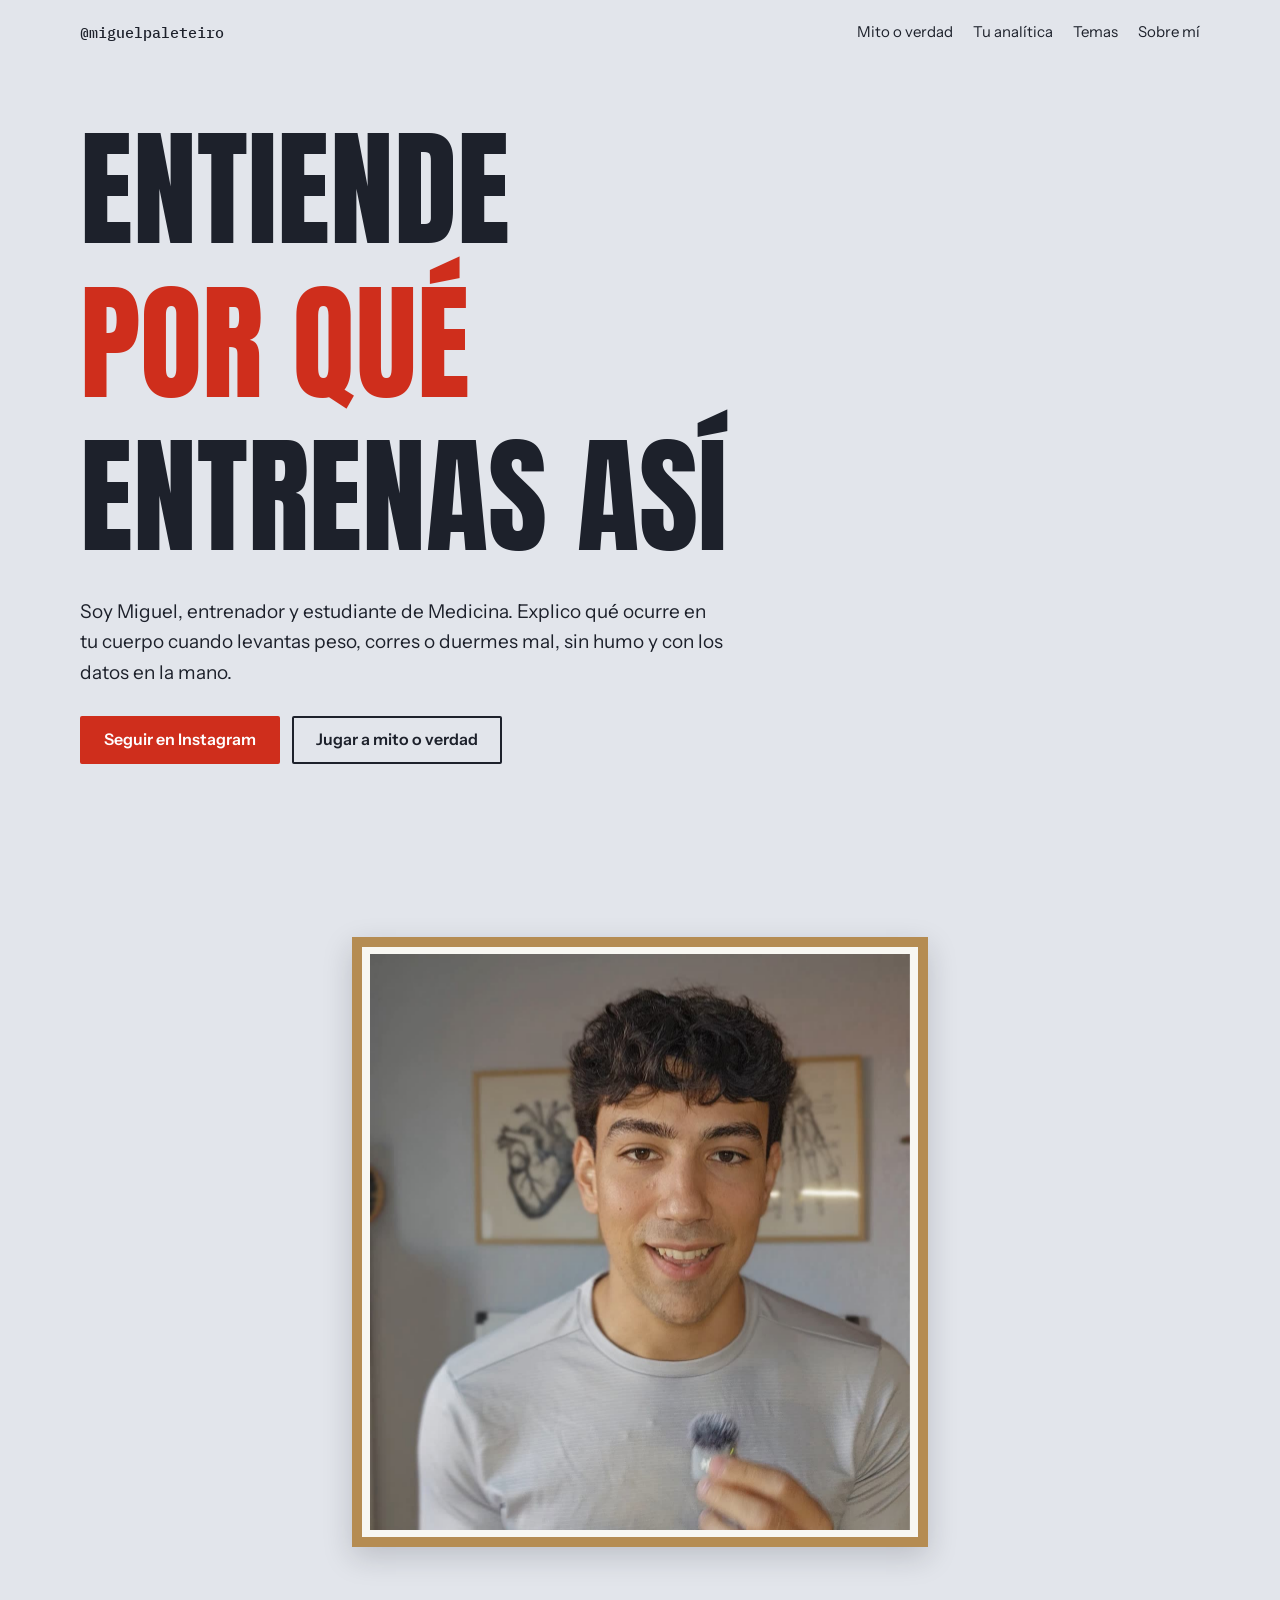
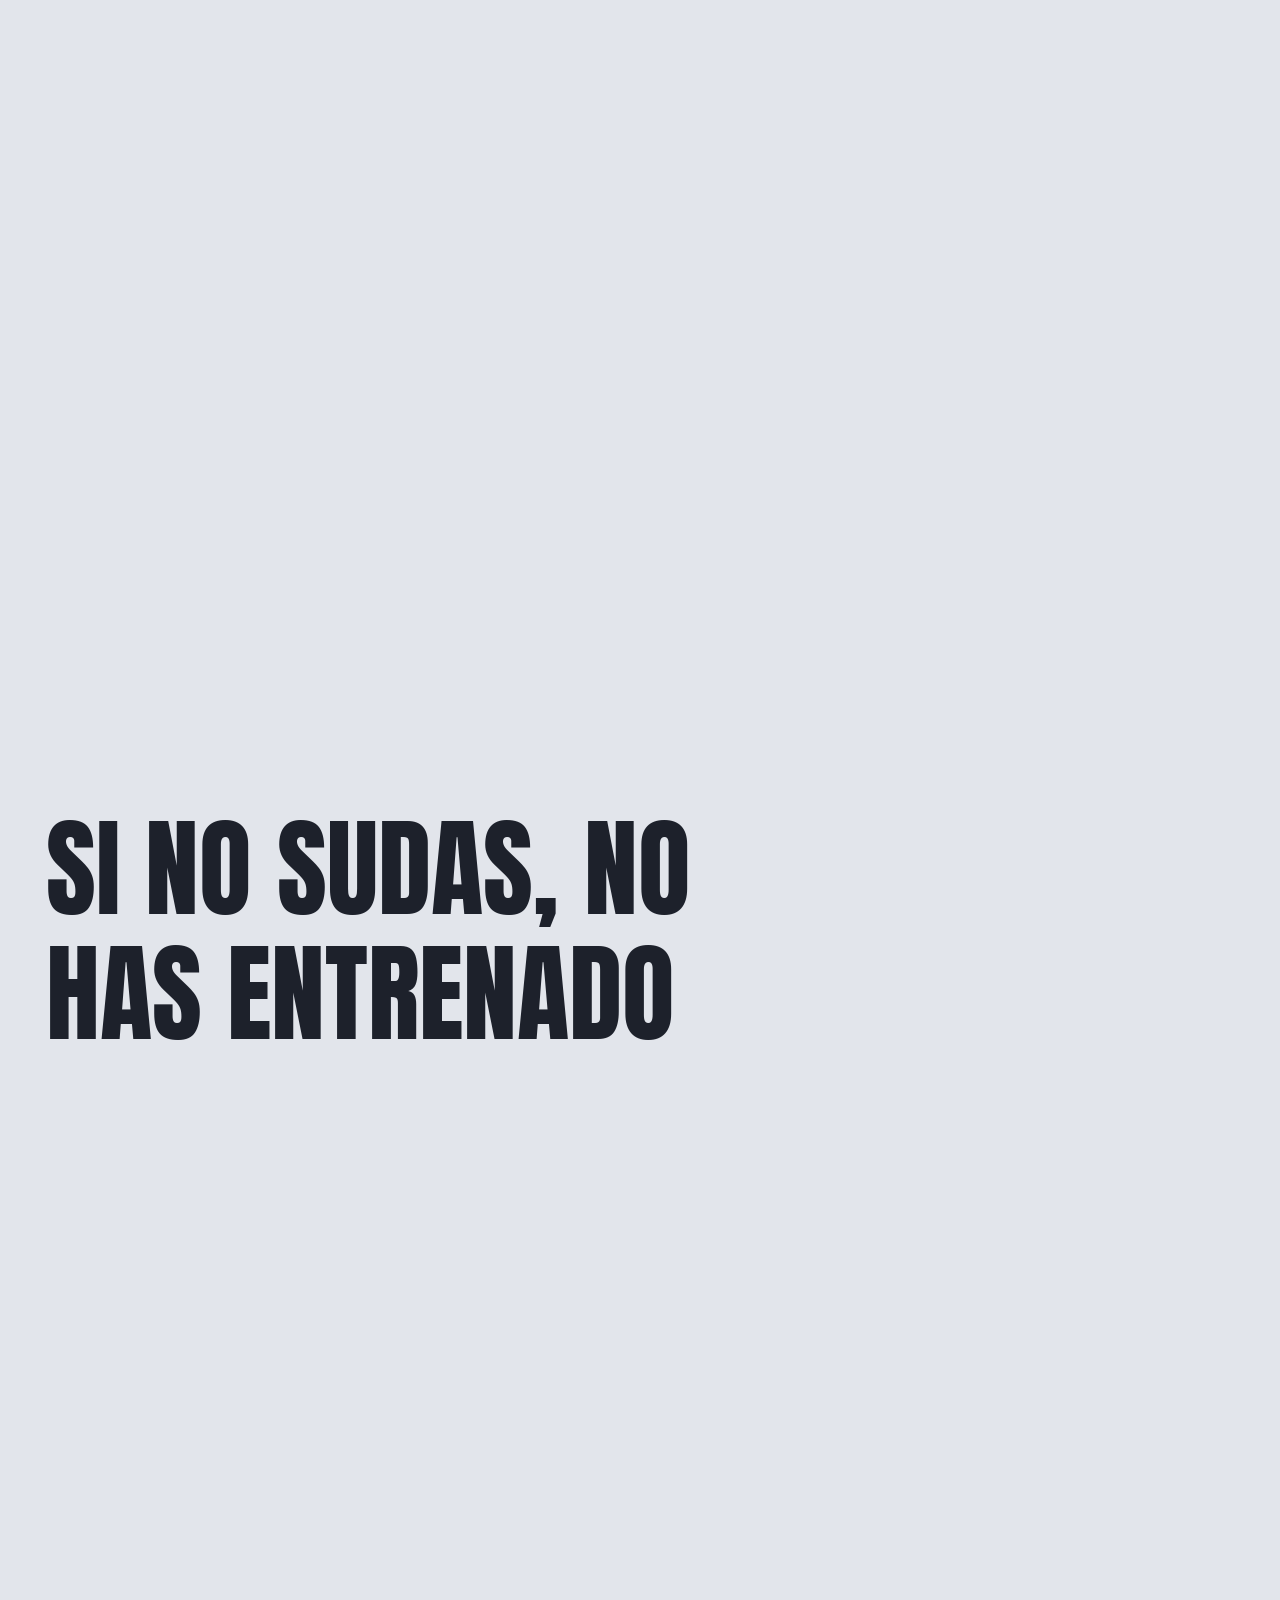
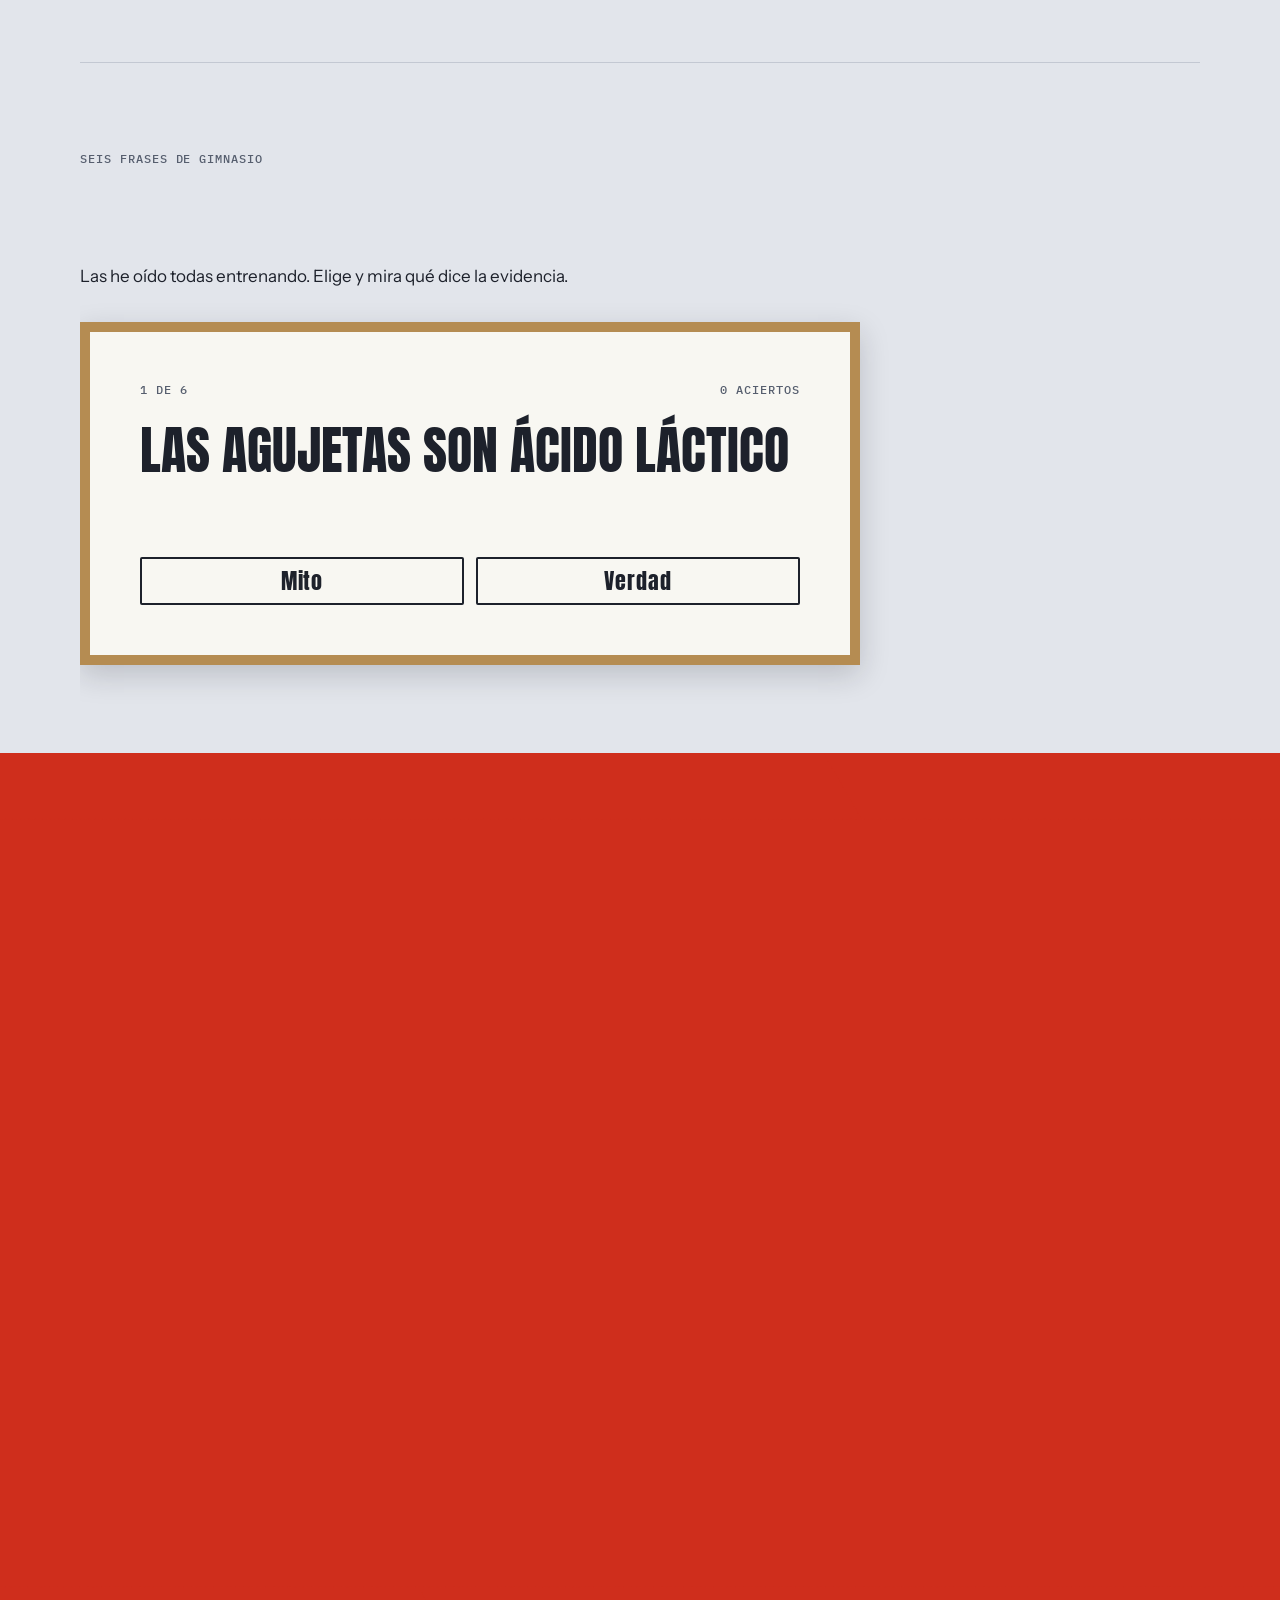
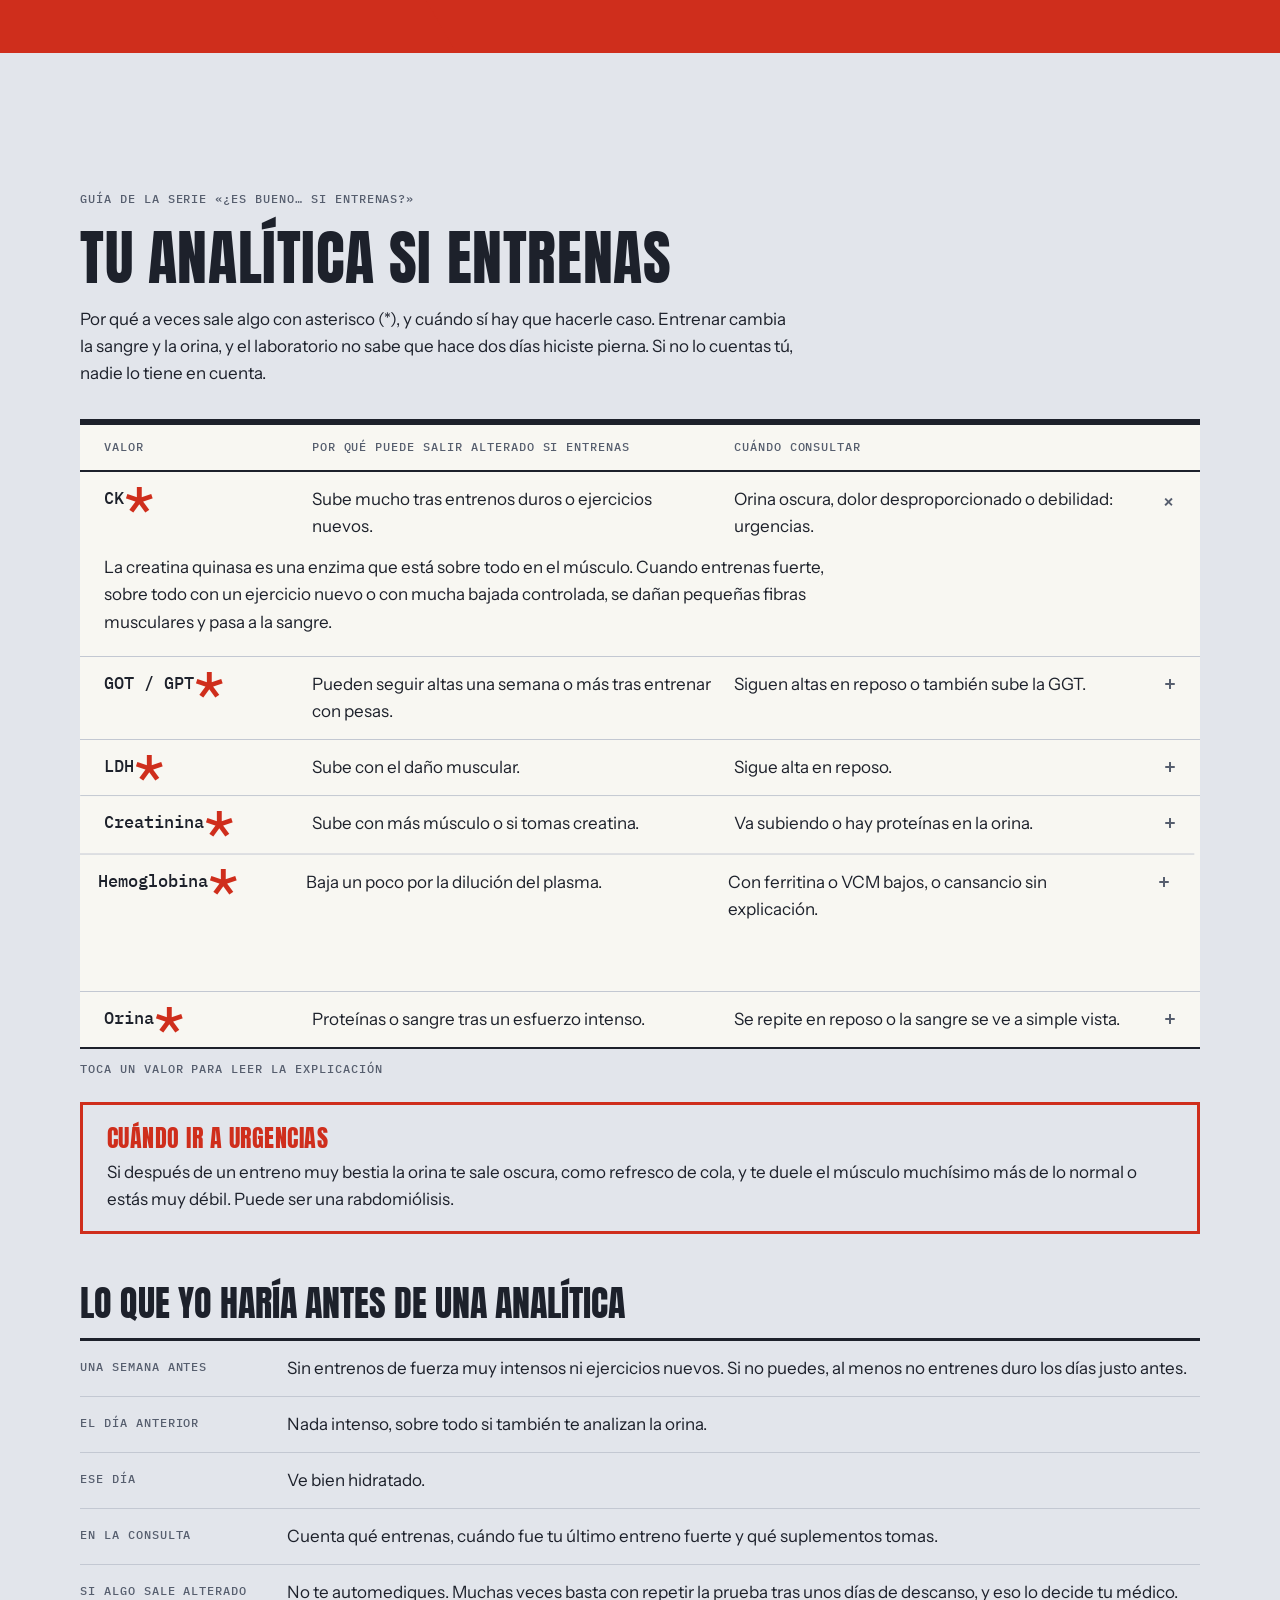
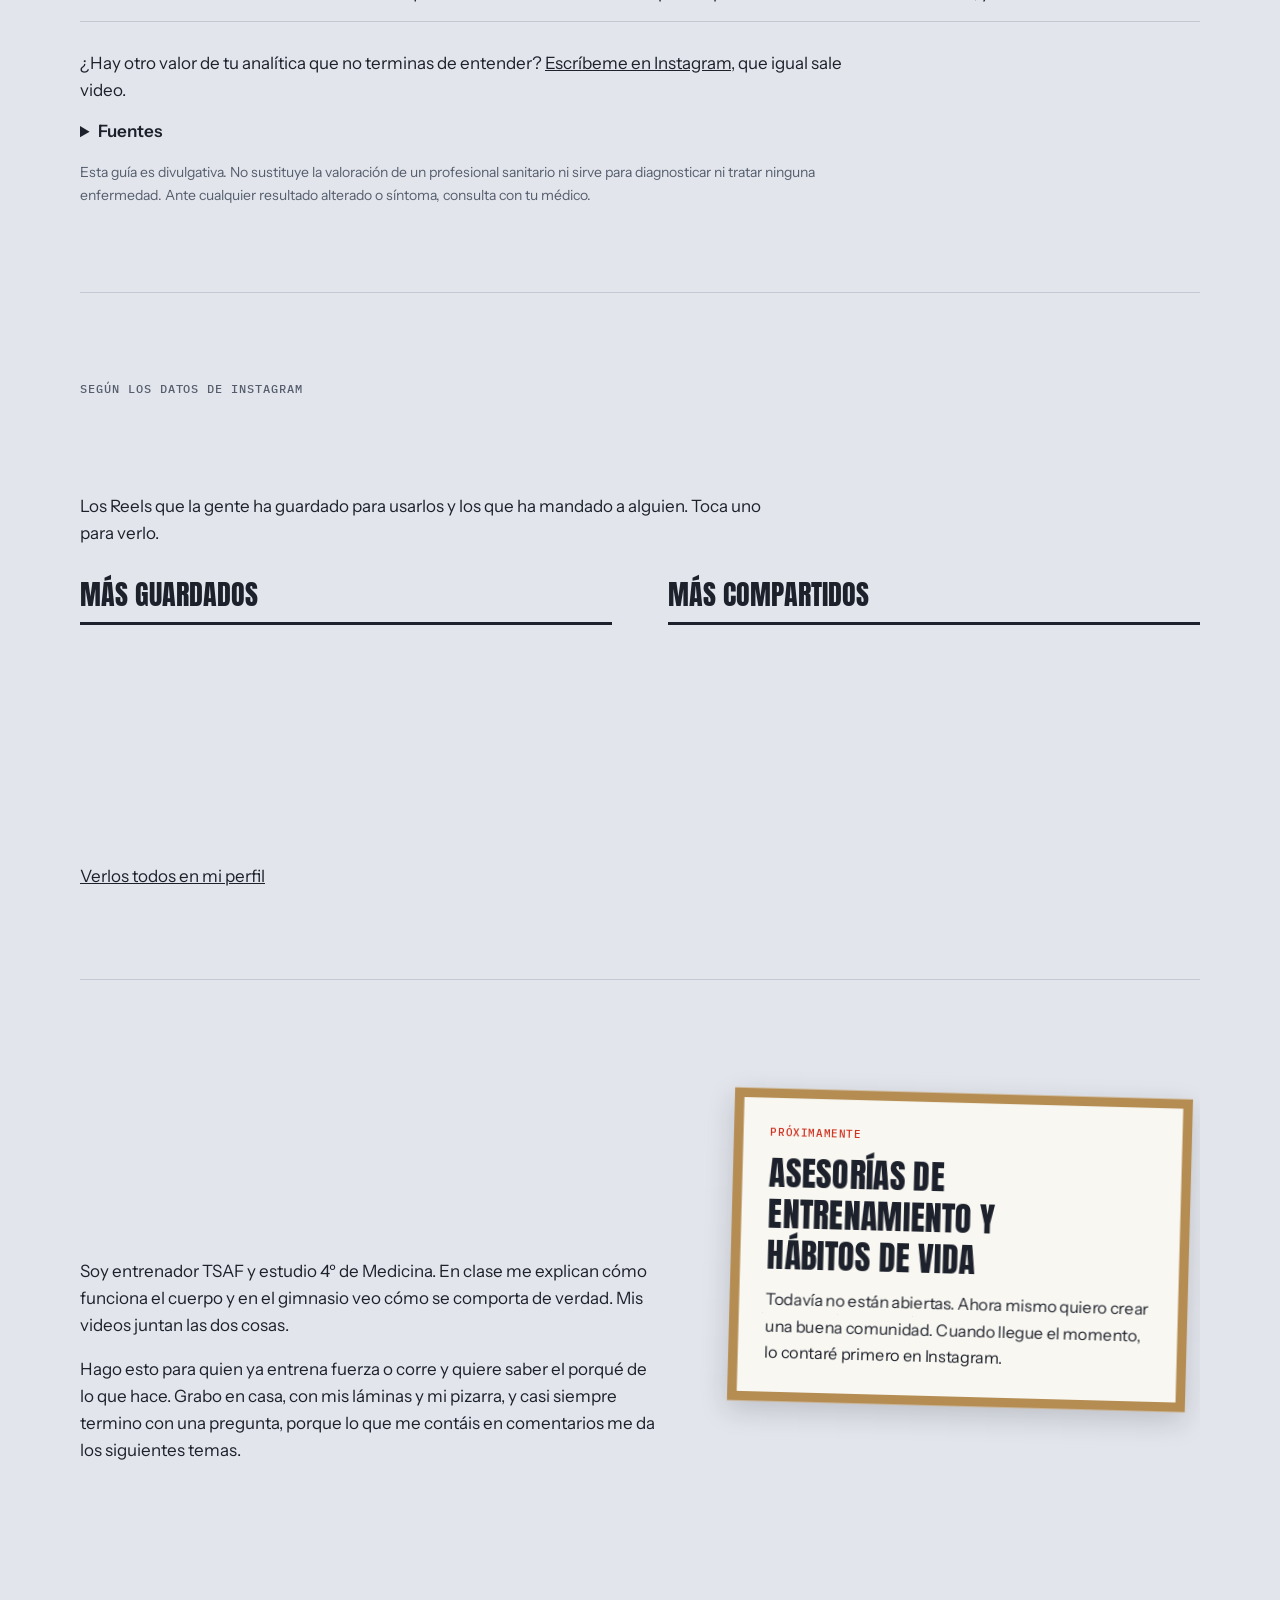
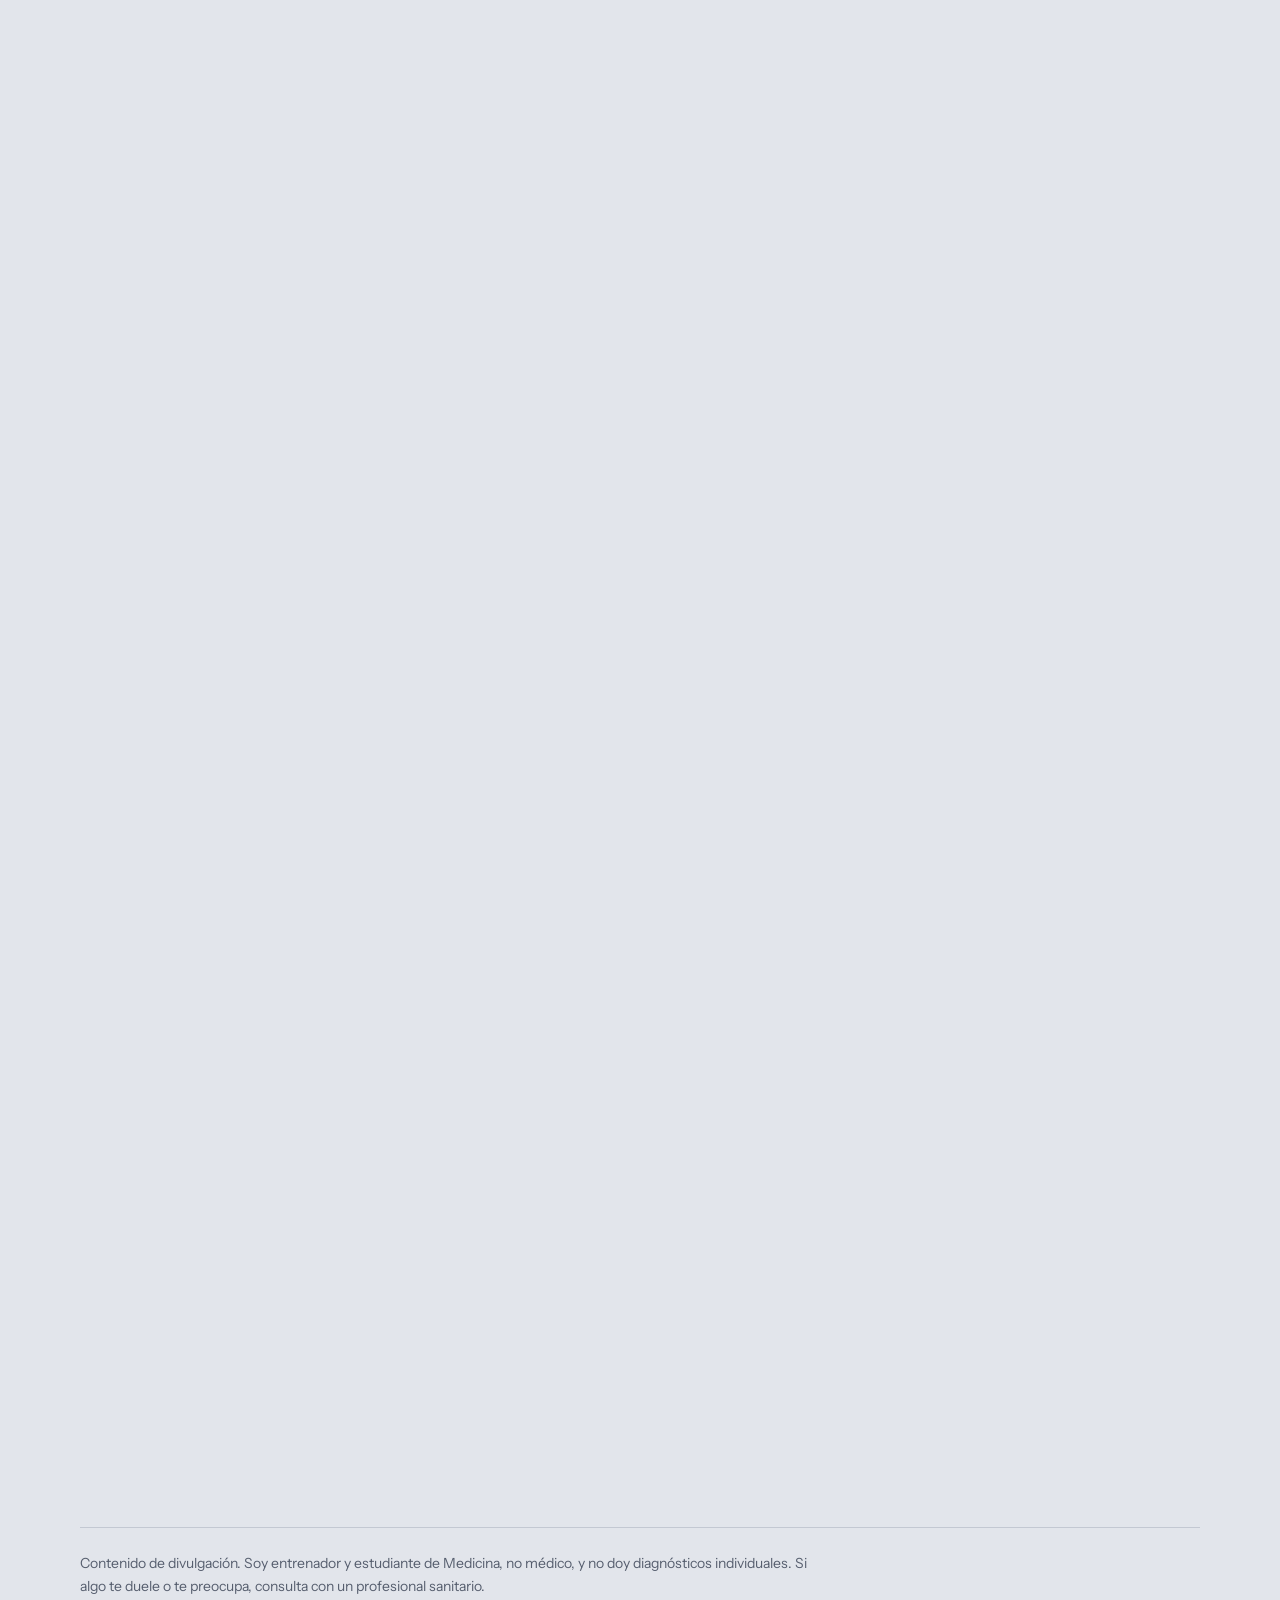
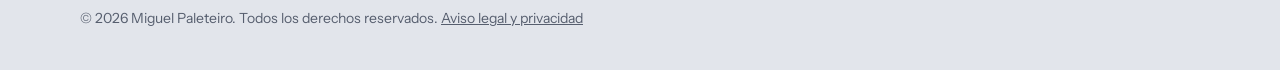
==== index.html @ 22039713 "Desbloquea las filas de la analítica y ajusta las escenas a pantallas largas Co-Authored-By: Claude " ====
<!doctype html>
<html lang="es">
<head>
<meta charset="utf-8">
<meta name="viewport" content="width=device-width, initial-scale=1, viewport-fit=cover">
<meta name="description" content="Entrenador y estudiante de Medicina. Qué ocurre en tu cuerpo cuando levantas peso, corres o duermes mal, sin humo y con los datos en la mano.">
<meta property="og:title" content="Miguel Paleteiro">
<meta property="og:description" content="Entrenador y estudiante de Medicina. Qué ocurre en tu cuerpo cuando levantas peso, corres o duermes mal, sin humo y con los datos en la mano.">
<meta property="og:type" content="website">
<meta property="og:locale" content="es_ES">
<meta property="og:url" content="https://miguelpaleteiro.github.io/">
<meta property="og:image" content="https://miguelpaleteiro.github.io/og.jpg">
<meta property="og:image:width" content="1200">
<meta property="og:image:height" content="630">
<meta property="og:image:alt" content="Miguel delante de sus láminas anatómicas, junto al titular «Entiende por qué entrenas así».">
<meta name="twitter:card" content="summary_large_image">
<style>:root{color-scheme:light;padding-top:env(safe-area-inset-top,0px);padding-bottom:env(safe-area-inset-bottom,0px)}body{margin:0}img{max-width:100%}[hidden]{display:none!important}</style>
<title>Miguel Paleteiro</title>
<link rel="stylesheet" href="fonts/fonts.css">
<style>
/* Layout: la pared de su set. Fotos y juego colgados como láminas en marco de roble; titulares como las portadas de sus Reels. */
:root {
  --wall: #E2E5EB;
  --plate: #F8F7F2;
  --ink: #1D212B;
  --muted: #565E6E;
  --line: #C3C8D2;
  --red: #CF2E1C;
  --red-ink: #FFFFFF;
  --oak: #B58C52;
  --display: "Anton", "Oswald", Impact, "Arial Narrow", sans-serif;
  --body: "Instrument Sans", "Segoe UI", system-ui, sans-serif;
  --mono: "IBM Plex Mono", ui-monospace, Consolas, monospace;
}
@media (prefers-color-scheme: dark) {
  :root:not([data-theme="light"]) {
    --wall: #252933; --plate: #30343F; --ink: #F0F1F4; --muted: #AEB4C2;
    --line: #474D5B; --red: #F2553F; --red-ink: #1D212B; --oak: #C9A26B;
    color-scheme: dark;
  }
}
:root[data-theme="dark"] {
  --wall: #252933; --plate: #30343F; --ink: #F0F1F4; --muted: #AEB4C2;
  --line: #474D5B; --red: #F2553F; --red-ink: #1D212B; --oak: #C9A26B;
  color-scheme: dark;
}
* { box-sizing: border-box; }
html { scroll-behavior: smooth; }
body {
  background: var(--wall); color: var(--ink);
  font: 400 1.0625rem/1.6 var(--body);
  padding-left: max(16px, env(safe-area-inset-left, 0px));
  padding-right: max(16px, env(safe-area-inset-right, 0px));
}
.wrap { max-width: 1120px; margin-inline: auto; }
a { color: inherit; }
:focus-visible { outline: 3px solid var(--red); outline-offset: 3px; }
h1, h2, h3 { margin: 0; font-weight: 400; text-wrap: balance; }
p { margin: 0; }
.label { font: 500 .75rem/1.4 var(--mono); letter-spacing: .08em; text-transform: uppercase; color: var(--muted); }
h2 { font: 400 clamp(2.25rem, 6vw, 3.75rem)/1.18 var(--display); text-transform: uppercase; letter-spacing: .01em; }

.btn {
  display: inline-flex; align-items: center; justify-content: center; min-height: 48px;
  padding: 10px 22px; border: 2px solid var(--ink); border-radius: 2px; background: transparent; color: var(--ink);
  font: 600 1rem/1.2 var(--body); text-decoration: none; cursor: pointer;
  transition: transform .12s ease, background-color .12s ease, color .12s ease;
}
.btn:hover { transform: translateY(-2px); }
.btn.solid { background: var(--red); border-color: var(--red); color: var(--red-ink); }

header.top { display: flex; justify-content: space-between; align-items: center; gap: 16px; flex-wrap: wrap; padding-block: 20px; }
header.top a.handle { font: 500 .9375rem var(--mono); text-decoration: none; }
header.top nav { display: flex; flex-wrap: wrap; gap: 6px 20px; font-size: .9375rem; }
header.top nav a { text-decoration: none; white-space: nowrap; }
header.top nav a:hover { text-decoration: underline; text-underline-offset: 4px; }

.hero { display: grid; grid-template-columns: minmax(0, 1.2fr) minmax(0, 1fr); gap: clamp(28px, 5vw, 64px); align-items: center; padding-block: clamp(20px, 4vw, 48px) clamp(48px, 7vw, 88px); }
.hero h1 { font: 400 clamp(3.5rem, 10.5vw, 8rem)/1.2 var(--display); text-transform: uppercase; }
.hero h1 em { font-style: normal; color: var(--red); display: block; }
.hero .lede { max-width: 34em; margin-top: 24px; font-size: 1.1875rem; }
.actions { display: flex; flex-wrap: wrap; gap: 12px; margin-top: 28px; }
.hero .text { min-width: 0; }

.frame { border: 10px solid var(--oak); background: var(--plate); padding: 10px; box-shadow: 0 10px 28px rgb(20 24 34 / .18); }
.fig { position: relative; }
.fig img { display: block; width: 100%; height: auto; aspect-ratio: 900 / 958; object-fit: cover; }
.dot {
  position: absolute; width: 26px; height: 26px; margin: -13px 0 0 -13px; border-radius: 50%;
  display: grid; place-items: center; background: #CF2E1C; color: #FFFFFF;
  font: 500 .8125rem var(--mono); box-shadow: 0 0 0 2px #FFFFFF;
}
.legend { list-style: none; margin: 12px 0 0; padding: 0; display: grid; gap: 6px; font-size: .875rem; line-height: 1.4; }
.legend li { display: grid; grid-template-columns: 1.5em minmax(0, 1fr); }
.legend b { font: 500 .8125rem/1.6 var(--mono); color: var(--red); }

section { padding-block: clamp(48px, 7vw, 88px); border-top: 1px solid var(--line); }
.head { display: grid; gap: 12px; margin-bottom: 32px; max-width: 42em; }

.game { max-width: 780px; }
.game .inner { position: relative; padding: clamp(20px, 4vw, 40px); overflow: hidden; }
.meta { display: flex; justify-content: space-between; gap: 12px; font-variant-numeric: tabular-nums; }
.claim { font: 400 clamp(1.875rem, 5.5vw, 3.25rem)/1.22 var(--display); text-transform: uppercase; margin-block: 20px 24px; padding-right: 8px; min-height: 2.2em; }
.choices { display: grid; grid-template-columns: 1fr 1fr; gap: 12px; }
.choices .btn { width: 100%; font: 400 1.375rem/1 var(--display); letter-spacing: .04em; }
.answer { margin-top: 20px; display: grid; gap: 10px; }
.verdict { font-weight: 700; }
.src { font: 400 .8125rem/1.5 var(--mono); color: var(--muted); }
.stamp {
  width: fit-content; margin-left: 6px; padding: 4px 14px; border: 4px solid var(--red); color: var(--red);
  font: 400 clamp(1.75rem, 5vw, 2.75rem)/1.1 var(--display); letter-spacing: .05em;
  transform: rotate(-5deg);
  animation: stamp .22s cubic-bezier(.2, 1.5, .4, 1);
}
.stamp.ok { border-color: var(--ink); color: var(--ink); }
@keyframes stamp { from { transform: rotate(-5deg) scale(2); opacity: 0; } to { transform: rotate(-5deg) scale(1); opacity: 1; } }

.lab { background: var(--plate); border-top: 6px solid var(--ink); border-bottom: 2px solid var(--ink); }
.lab-row, .lab summary { display: grid; grid-template-columns: minmax(0, .7fr) minmax(0, 1.5fr) minmax(0, 1.5fr) 20px; gap: 20px; align-items: start; padding: 14px clamp(14px, 2.5vw, 24px); }
.lab-row { border-bottom: 2px solid var(--ink); }
.lab details + details { border-top: 1px solid var(--line); }
.lab summary { cursor: pointer; list-style: none; transition: background-color .12s ease; }
.lab summary::-webkit-details-marker { display: none; }
.lab summary:hover { background: var(--wall); }
.lab .val { font: 500 1.0625rem/1.5 var(--mono); }
.lab .val i { font-style: normal; color: var(--red); }
.lab .k { display: none; }
.lab .more { font: 500 1.25rem/1.2 var(--mono); color: var(--muted); text-align: right; }
.lab details[open] .more { transform: rotate(45deg); }
.lab .body { display: grid; gap: 10px; max-width: 46em; padding: 0 clamp(14px, 2.5vw, 24px) 20px; }
.hint { margin-top: 12px; }
.alert { display: grid; gap: 6px; margin-top: 24px; padding: 18px clamp(14px, 2.5vw, 24px); border: 3px solid var(--red); }
.alert strong { font: 400 1.5rem/1.25 var(--display); text-transform: uppercase; letter-spacing: .02em; color: var(--red); }
.prep { margin-top: 48px; }
.prep h3 { font: 400 clamp(1.75rem, 4vw, 2.25rem)/1.2 var(--display); text-transform: uppercase; padding-bottom: 12px; border-bottom: 3px solid var(--ink); }
.prep ol { list-style: none; margin: 0; padding: 0; }
.prep li { display: grid; grid-template-columns: minmax(0, 11em) minmax(0, 1fr); gap: 20px; padding-block: 14px; border-bottom: 1px solid var(--line); }
.prep li .label { padding-top: 4px; }
.lab-foot { display: grid; gap: 14px; margin-top: 28px; max-width: 46em; }
.sources summary { cursor: pointer; font-weight: 600; }
.sources ol { margin: 12px 0 0; padding-left: 1.4em; display: grid; gap: 8px; font-size: .875rem; line-height: 1.5; color: var(--muted); overflow-wrap: anywhere; }
.fine { font-size: .875rem; color: var(--muted); }

.rank { display: grid; grid-template-columns: repeat(2, minmax(0, 1fr)); gap: clamp(24px, 5vw, 56px); }
.rank > div { min-width: 0; }
.rank h3 { font: 400 1.75rem/1.1 var(--display); text-transform: uppercase; padding-bottom: 12px; border-bottom: 3px solid var(--ink); }
.rank ol { list-style: none; margin: 0; padding: 0; }
.rank li { display: flex; justify-content: space-between; align-items: baseline; gap: 16px; padding-block: 14px; border-bottom: 1px solid var(--line); }
.rank li span:last-child { font: 500 1rem var(--mono); font-variant-numeric: tabular-nums; color: var(--muted); white-space: nowrap; }
.note { margin-top: 20px; }

.about { display: grid; grid-template-columns: minmax(0, 1.2fr) minmax(0, 1fr); gap: clamp(28px, 5vw, 64px); align-items: start; }
.about .copy { display: grid; gap: 16px; max-width: 36em; min-width: 0; }
.soon { display: grid; gap: 12px; padding: clamp(20px, 3vw, 28px); min-width: 0; }
.soon h3 { font: 400 clamp(1.75rem, 4vw, 2.25rem)/1.2 var(--display); text-transform: uppercase; }
.soon .label { color: var(--red); }

.closing { text-align: left; }
.closing h2 { font-size: clamp(2.75rem, 9vw, 6.5rem); max-width: 12em; }
.closing p { margin-top: 18px; max-width: 34em; }
footer { padding-block: 24px 40px; border-top: 1px solid var(--line); font-size: .875rem; color: var(--muted); }
footer p { max-width: 52em; }

@media (max-width: 760px) {
  .hero, .about, .rank { grid-template-columns: minmax(0, 1fr); }
  .frame { border-width: 8px; padding: 8px; }
  .lab-row { display: none; }
  .lab summary { grid-template-columns: minmax(0, 1fr) 20px; gap: 8px 12px; }
  .lab summary .val { grid-column: 1; grid-row: 1; }
  .lab summary .more { grid-column: 2; grid-row: 1; }
  .lab summary .cell { grid-column: 1 / -1; }
  .lab .k { display: block; margin-bottom: 2px; }
  .prep li { grid-template-columns: minmax(0, 1fr); gap: 2px; }
}
@media (prefers-reduced-motion: reduce) {
  html { scroll-behavior: auto; }
  .btn, .stamp { transition: none; animation: none; }
}
/* Podio del top 3 */
.rank ol.podium { display: grid; grid-template-columns: repeat(3, minmax(0, 1fr)); gap: 8px; align-items: end; margin-top: 20px; overflow: hidden; }
.rank .podium li { display: grid; grid-template-columns: minmax(0, 1fr); justify-content: stretch; gap: 8px; align-items: end; min-width: 0; padding: 0; border: 0; text-align: center; }
.podium .p-name { display: block; padding: 6px 2px; font: 600 clamp(.8125rem, 3.5vw, .9375rem)/1.25 var(--body); text-decoration: underline; text-underline-offset: 3px; text-decoration-color: var(--line); overflow-wrap: break-word; hyphens: auto; }
.podium .p-name:hover { color: var(--red); }
.podium .p-bar { display: grid; justify-items: center; padding-top: 10px; background: var(--plate); border-top: 4px solid var(--oak); font: 400 clamp(1.75rem, 8vw, 2.5rem)/1.2 var(--display); }
.podium .p1 { order: 2; }
.podium .p2 { order: 1; }
.podium .p3 { order: 3; }
.podium .p1 .p-bar { height: 160px; background: var(--red); border-color: var(--red); color: var(--red-ink); }
.podium .p2 .p-bar { height: 112px; }
.podium .p3 .p-bar { height: 78px; }

/* Escenas ligadas al scroll, pensadas primero para movil. Solo existen con la clase .motion. */
html.motion { overflow-x: hidden; overflow-anchor: none; }
.motion body, .motion main, .motion section, .motion .stage { overflow-anchor: none; }
.motion body { overflow-x: clip; max-width: 100%; }
.motion .wrap { overflow-x: visible; }
.motion main > section:not(.closing) { overflow-x: clip; overflow-y: visible; }
.motion .hero { overflow-x: clip; overflow-y: visible; }
.motion .hero { grid-template-columns: minmax(0, 1fr); padding-block-end: 28px; }
.motion .hero > .frame { display: none; }
.motion .hero h1 span.line { display: block; will-change: transform; }
.motion .w { display: inline-block; overflow: hidden; vertical-align: bottom; padding-block: .24em .1em; margin-block: -.24em -.1em; }
.motion .wi { display: inline-block; will-change: transform; }

.stage { position: relative; width: var(--vw, 100vw); margin-left: calc(50% - var(--vw, 100vw) / 2); }
/* 100vh es la pantalla entera con la barra del movil oculta, para que nada se corte al esconderse */
.stage-in { position: sticky; top: 0; height: 100vh; overflow: hidden; background: var(--wall); }

/* Lamina */
.lam-oak { position: absolute; border: 10px solid var(--oak); background: var(--plate); box-shadow: 0 10px 28px rgb(20 24 34 / .18); }
.lam-img { position: absolute; max-width: none; display: block; will-change: transform, clip-path; }
.lam-line { position: absolute; height: 2px; background: #FFFFFF; transform-origin: 0 50%; box-shadow: 0 0 4px rgb(0 0 0 / .5); }
.lam-dot { position: absolute; width: 18px; height: 18px; margin: -9px 0 0 -9px; border-radius: 50%; background: #CF2E1C; box-shadow: 0 0 0 3px #FFFFFF; }
.lam-tag { position: absolute; width: min(46vw, 260px); padding: 10px 12px; background: var(--plate); color: var(--ink); font-size: .9375rem; line-height: 1.3; font-weight: 600; box-shadow: 0 6px 18px rgb(20 24 34 / .28); }
.lam-tag small { display: block; margin-bottom: 3px; font: 500 .6875rem/1.3 var(--mono); letter-spacing: .06em; text-transform: uppercase; color: var(--red); }

/* Frase y sello */
.fa-in { display: grid; place-items: center; padding-inline: max(20px, env(safe-area-inset-left, 0px)); }
.fa-claim { max-width: 11em; margin-bottom: 18svh; font: 400 min(15vw, 12svh, 8.5rem)/1.16 var(--display); text-transform: uppercase; text-wrap: balance; }
.fa-stamp { position: absolute; left: 50%; top: 74%; padding: 2px 18px; border: 7px solid var(--red); color: var(--red); background: var(--wall); font: 400 min(21vw, 15svh, 10rem)/1.12 var(--display); letter-spacing: .04em; white-space: nowrap; opacity: 0; }
.fa-wipe { position: absolute; inset: 0; display: grid; place-items: center; align-content: center; gap: 12px; padding-inline: 20px; background: var(--red); color: var(--red-ink); text-align: center; clip-path: circle(0 at 50% 74%); }
.fa-wipe strong { font: 400 min(17vw, 16svh, 9rem)/1.16 var(--display); text-transform: uppercase; font-weight: 400; }
.fa-wipe span { font-size: 1.125rem; font-weight: 600; }

/* Asterisco */
.stage-in.as-in { background: transparent; pointer-events: none; }
.stage:has(> .as-in) { z-index: 2; pointer-events: none; }
.motion .closing > .stage { pointer-events: none; }
.motion section#analitica { position: relative; z-index: 1; margin-top: -100vh; padding-top: 48px; border-top: 0; }
.as-big { position: absolute; left: 50%; top: 50%; width: 100px; height: 100px; margin: -50px 0 0 -50px; color: var(--red); will-change: transform; z-index: 2; pointer-events: none; }
.aster { display: inline-block; width: .5em; height: .5em; margin-left: .08em; vertical-align: .55em; visibility: hidden; color: var(--red); }
.aster svg { display: block; }

/* Aviso */
.motion .alert { position: relative; overflow: hidden; transition: color .15s ease; }
.motion .alert > * { position: relative; z-index: 1; transition: color .15s ease; }
.motion .alert > .alert-fill { position: absolute; z-index: 0; inset: 0; background: var(--red); transform-origin: 0 50%; transform: scaleX(0); }
.motion .alert.lit, .motion .alert.lit strong, .motion .alert.lit p { color: var(--red-ink); }

/* Cierre */
.motion section.closing { padding: 0; border: 0; }
.motion .closing > .stage { z-index: 3; margin-top: -45vh; margin-top: -45svh; }
.stage-in.cl-in { background: transparent; pointer-events: none; }
.cl-bg { position: absolute; inset: 0; display: grid; align-content: center; gap: 22px; padding-inline: max(20px, env(safe-area-inset-left, 0px)); background: var(--ink); clip-path: inset(100% 0 0 0); will-change: clip-path; }
.cl-bg > * { color: var(--wall); }
.motion .closing .cl-bg > * { width: 100%; max-width: 1120px; margin-inline: auto; }
.motion .closing h2.big { font-size: min(15.5vw, 13.5vh, 8.5rem); font-size: min(15.5vw, 13.5svh, 8.5rem); line-height: 1.16; max-width: 11em; }
.motion .closing .actions { margin: 0; }
.motion .closing .btn.solid { color: var(--red-ink); }
</style>
</head>
<body>

<div class="wrap">
  <header class="top">
    <a class="handle" href="https://www.instagram.com/miguelpaleteiro/">@miguelpaleteiro</a>
    <nav aria-label="Secciones">
      <a href="#juego">Mito o verdad</a>
      <a href="#analitica">Tu analítica</a>
      <a href="#temas">Temas</a>
      <a href="#sobre-mi">Sobre mí</a>
    </nav>
  </header>

  <main>
    <div class="hero">
      <div class="text">
        <h1>Entiende <em>por qué</em> entrenas así</h1>
        <p class="lede">Soy Miguel, entrenador y estudiante de Medicina. Explico qué ocurre en tu cuerpo cuando levantas peso, corres o duermes mal, sin humo y con los datos en la mano.</p>
        <div class="actions">
          <a class="btn solid" href="https://www.instagram.com/miguelpaleteiro/">Seguir en Instagram</a>
          <a class="btn" href="#juego">Jugar a mito o verdad</a>
        </div>
      </div>
      <figure class="frame" style="margin:0">
        <div class="fig">
          <img src="miguel.jpg" width="900" height="958" alt="Miguel hablando a cámara delante de dos láminas anatómicas enmarcadas, una de un corazón y otra de una mano.">
          <span class="dot" style="left:31%;top:36%" aria-hidden="true">1</span>
          <span class="dot" style="left:26%;top:74%" aria-hidden="true">2</span>
          <span class="dot" style="left:84%;top:32%" aria-hidden="true">3</span>
        </div>
        <ol class="legend">
          <li><b>1</b><span>Lámina del corazón. Estudio 4º de Medicina.</span></li>
          <li><b>2</b><span>Ropa de entrenar. Entrenador personal titulado (TSAF).</span></li>
          <li><b>3</b><span>Lámina de la mano. Si cuento un dato, cuento de dónde sale.</span></li>
        </ol>
      </figure>
    </div>

    <section id="juego" aria-labelledby="juego-t">
      <div class="head">
        <p class="label">Seis frases de gimnasio</p>
        <h2 id="juego-t">¿Mito o verdad?</h2>
        <p>Las he oído todas entrenando. Elige y mira qué dice la evidencia.</p>
      </div>
      <div class="game frame">
        <div class="inner" id="game">
          <div class="meta label"><span id="progress"></span><span id="score"></span></div>
          <p class="claim" id="claim" aria-live="polite"></p>
          <div class="choices" id="choices">
            <button class="btn" id="btn-mito" type="button">Mito</button>
            <button class="btn" id="btn-verdad" type="button">Verdad</button>
          </div>
          <div class="stamp" id="stamp" hidden></div>
          <div class="answer" id="answer" hidden>
            <p id="why" aria-live="polite"></p>
            <p class="src" id="src"></p>
            <div class="actions" style="margin-top:6px">
              <button class="btn solid" id="next" type="button">Siguiente</button>
              <a class="btn" id="ig-end" href="https://www.instagram.com/miguelpaleteiro/" hidden>Propón el próximo mito</a>
            </div>
          </div>
        </div>
      </div>
    </section>

    <section id="analitica" aria-labelledby="analitica-t">
      <div class="head">
        <p class="label">Guía de la serie «¿Es bueno… si entrenas?»</p>
        <h2 id="analitica-t">Tu analítica si entrenas</h2>
        <p>Por qué a veces sale algo con asterisco (*), y cuándo sí hay que hacerle caso. Entrenar cambia la sangre y la orina, y el laboratorio no sabe que hace dos días hiciste pierna. Si no lo cuentas tú, nadie lo tiene en cuenta.</p>
      </div>

      <div class="lab">
        <div class="lab-row label" aria-hidden="true"><span>Valor</span><span>Por qué puede salir alterado si entrenas</span><span>Cuándo consultar</span><span></span></div>

        <details open>
          <summary>
            <span class="val">CK <i>*</i></span>
            <span class="cell"><span class="k label">Si entrenas</span>Sube mucho tras entrenos duros o ejercicios nuevos.</span>
            <span class="cell"><span class="k label">Consulta</span>Orina oscura, dolor desproporcionado o debilidad: urgencias.</span>
            <span class="more" aria-hidden="true">+</span>
          </summary>
          <div class="body">
            <p>La creatina quinasa es una enzima que está sobre todo en el músculo. Cuando entrenas fuerte, sobre todo con un ejercicio nuevo o con mucha bajada controlada, se dañan pequeñas fibras musculares y pasa a la sangre.</p>
          </div>
        </details>

        <details>
          <summary>
            <span class="val">GOT / GPT <i>*</i></span>
            <span class="cell"><span class="k label">Si entrenas</span>Pueden seguir altas una semana o más tras entrenar con pesas.</span>
            <span class="cell"><span class="k label">Consulta</span>Siguen altas en reposo o también sube la GGT.</span>
            <span class="more" aria-hidden="true">+</span>
          </summary>
          <div class="body">
            <p>También se llaman AST y ALT. Tienen fama de ser «del hígado», pero el músculo también tiene. En un estudio sueco, quince hombres sanos que no solían hacer pesas entrenaron una hora con pesas: estas enzimas subieron y seguían altas una semana después.</p>
            <p>Hay una pista útil. En ese estudio la GGT, mucho más del hígado que del músculo, se quedó normal. Unas transaminasas altas con la CK alta y la GGT normal suelen apuntar al músculo. Es algo para comentar con tu médico, no un diagnóstico.</p>
            <p>Conviene repetir la analítica si siguen altas tras una o dos semanas sin entrenar duro, si sube la GGT o si salen altas sin haber entrenado.</p>
          </div>
        </details>

        <details>
          <summary>
            <span class="val">LDH <i>*</i></span>
            <span class="cell"><span class="k label">Si entrenas</span>Sube con el daño muscular.</span>
            <span class="cell"><span class="k label">Consulta</span>Sigue alta en reposo.</span>
            <span class="more" aria-hidden="true">+</span>
          </summary>
          <div class="body">
            <p>Está repartida por casi todo el cuerpo. En el estudio de las pesas subió junto a la CK y las transaminasas.</p>
          </div>
        </details>

        <details>
          <summary>
            <span class="val">Creatinina <i>*</i></span>
            <span class="cell"><span class="k label">Si entrenas</span>Sube con más músculo o si tomas creatina.</span>
            <span class="cell"><span class="k label">Consulta</span>Va subiendo o hay proteínas en la orina.</span>
            <span class="more" aria-hidden="true">+</span>
          </summary>
          <div class="body">
            <p>Es un desecho del músculo que elimina el riñón, y por eso se usa para calcular el filtrado glomerular del informe. El filtrado puede salir algo más bajo aunque el riñón esté perfectamente. En gente sana que toma dosis normales de creatina no se ha visto daño renal.</p>
            <p>Dile a tu médico si tomas creatina y no entrenes fuerte el día antes. Si aun así hay dudas, existe la cistatina C, un marcador que depende mucho menos del músculo. Míralo con calma también si tienes tensión alta, diabetes o algún problema de riñón ya conocido.</p>
          </div>
        </details>

        <details>
          <summary>
            <span class="val">Hemoglobina <i>*</i></span>
            <span class="cell"><span class="k label">Si entrenas</span>Baja un poco por la dilución del plasma.</span>
            <span class="cell"><span class="k label">Consulta</span>Con ferritina o VCM bajos, o cansancio sin explicación.</span>
            <span class="more" aria-hidden="true">+</span>
          </summary>
          <div class="body">
            <p>Si corres, nadas o vas en bici a menudo, el cuerpo aumenta el volumen de plasma. Los glóbulos rojos siguen ahí, repartidos en más líquido, así que la concentración baja. Se llama pseudoanemia dilucional, es una adaptación normal y desaparece en unos 35 días si dejas de entrenar.</p>
          </div>
        </details>

        <details>
          <summary>
            <span class="val">Ferritina <i>*</i></span>
            <span class="cell"><span class="k label">Si entrenas</span>Puede ir bajando si entrenas mucho.</span>
            <span class="cell"><span class="k label">Consulta</span>Cansancio y peor recuperación.</span>
            <span class="more" aria-hidden="true">+</span>
          </summary>
          <div class="body">
            <p>Refleja tus reservas de hierro, y puede estar baja sin que lo notes. El ejercicio intenso sube durante unas horas la hepcidina, que frena la absorción de hierro. Si le sumas lo que se pierde con el sudor o la menstruación y comer menos de lo que gastas, las reservas pueden ir bajando. Entre deportistas, el déficit de hierro aparece en torno al 15–35 % de las mujeres y al 5–11 % de los hombres.</p>
            <p>Un detalle que despista: la ferritina sube con la inflamación, así que tras una semana muy dura o con un catarro puede salir normal aunque las reservas estén bajas. Y no tomes hierro por tu cuenta «por si acaso», porque el exceso también da problemas.</p>
          </div>
        </details>

        <details>
          <summary>
            <span class="val">Orina <i>*</i></span>
            <span class="cell"><span class="k label">Si entrenas</span>Proteínas o sangre tras un esfuerzo intenso.</span>
            <span class="cell"><span class="k label">Consulta</span>Se repite en reposo o la sangre se ve a simple vista.</span>
            <span class="more" aria-hidden="true">+</span>
          </summary>
          <div class="body">
            <p>Durante el ejercicio el riñón filtra de otra manera y deja pasar más cosas, normalmente de forma invisible a simple vista. Suele desaparecer en poco tiempo. Si sale algo, lo normal es repetirlo tras unos días de descanso.</p>
          </div>
        </details>
      </div>
      <p class="hint label">Toca un valor para leer la explicación</p>

      <div class="alert" role="note">
        <strong>Cuándo ir a urgencias</strong>
        <p>Si después de un entreno muy bestia la orina te sale oscura, como refresco de cola, y te duele el músculo muchísimo más de lo normal o estás muy débil. Puede ser una rabdomiólisis.</p>
      </div>

      <div class="prep">
        <h3>Lo que yo haría antes de una analítica</h3>
        <ol>
          <li><span class="label">Una semana antes</span><span>Sin entrenos de fuerza muy intensos ni ejercicios nuevos. Si no puedes, al menos no entrenes duro los días justo antes.</span></li>
          <li><span class="label">El día anterior</span><span>Nada intenso, sobre todo si también te analizan la orina.</span></li>
          <li><span class="label">Ese día</span><span>Ve bien hidratado.</span></li>
          <li><span class="label">En la consulta</span><span>Cuenta qué entrenas, cuándo fue tu último entreno fuerte y qué suplementos tomas.</span></li>
          <li><span class="label">Si algo sale alterado</span><span>No te automediques. Muchas veces basta con repetir la prueba tras unos días de descanso, y eso lo decide tu médico.</span></li>
        </ol>
      </div>

      <div class="lab-foot">
        <p>¿Hay otro valor de tu analítica que no terminas de entender? <a href="https://www.instagram.com/miguelpaleteiro/">Escríbeme en Instagram</a>, que igual sale video.</p>
        <details class="sources">
          <summary>Fuentes</summary>
          <ol>
            <li>Pettersson J, Hindorf U, Persson P, et al. Muscular exercise can cause highly pathological liver function tests in healthy men. Br J Clin Pharmacol. 2008;65(2):253-259. doi:10.1111/j.1365-2125.2007.03001.x</li>
            <li>Tackett J, Reynolds AS, Dickerman RD. Enzyme elevations with muscle injury: know what to look for! Br J Clin Pharmacol. 2008;66(5):725. doi:10.1111/j.1365-2125.2008.03244.x</li>
            <li>Torres PA, Helmstetter JA, Kaye AM, Kaye AD. Rhabdomyolysis: pathogenesis, diagnosis, and treatment. Ochsner J. 2015;15(1):58-69.</li>
            <li>Kreider RB, Kalman DS, Antonio J, et al. International Society of Sports Nutrition position stand: safety and efficacy of creatine supplementation in exercise, sport, and medicine. J Int Soc Sports Nutr. 2017;14:18. doi:10.1186/s12970-017-0173-z</li>
            <li>Shaskey DJ, Green GA. Sports haematology. Sports Med. 2000;29(1):27-38.</li>
            <li>Sim M, Garvican-Lewis LA, Cox GR, et al. Iron considerations for the athlete: a narrative review. Eur J Appl Physiol. 2019;119(7):1463-1478. doi:10.1007/s00421-019-04157-y</li>
            <li>Bellinghieri G, Savica V, Santoro D. Renal alterations during exercise. J Ren Nutr. 2008;18(1):158-164.</li>
          </ol>
        </details>
        <p class="fine">Esta guía es divulgativa. No sustituye la valoración de un profesional sanitario ni sirve para diagnosticar ni tratar ninguna enfermedad. Ante cualquier resultado alterado o síntoma, consulta con tu médico.</p>
      </div>
    </section>

    <section id="temas" aria-labelledby="temas-t">
      <div class="head">
        <p class="label">Según los datos de Instagram</p>
        <h2 id="temas-t">Lo que más os ha servido</h2>
        <p>Los Reels que la gente ha guardado para usarlos y los que ha mandado a alguien. Toca uno para verlo.</p>
      </div>
      <div class="rank">
        <div>
          <h3>Más guardados</h3>
          <ol class="podium">
            <!-- top:guardados:inicio -->
            <li class="p1"><a class="p-name" href="https://www.instagram.com/reel/Dcakpibo4n5/">Tendinitis</a><div class="p-bar">1.º</div></li>
            <li class="p2"><a class="p-name" href="https://www.instagram.com/reel/DalWIpKozjB/">Dormir menos de 5 horas</a><div class="p-bar">2.º</div></li>
            <li class="p3"><a class="p-name" href="https://www.instagram.com/reel/DdbnokioN4P/">Empezar a correr</a><div class="p-bar">3.º</div></li>
            <!-- top:guardados:fin -->
          </ol>
        </div>
        <div>
          <h3>Más compartidos</h3>
          <ol class="podium">
            <!-- top:compartidos:inicio -->
            <li class="p1"><a class="p-name" href="https://www.instagram.com/reel/DaQBOxio5gk/">Transaminasas</a><div class="p-bar">1.º</div></li>
            <li class="p2"><a class="p-name" href="https://www.instagram.com/reel/De4oDoNowYj/">Ibuprofeno</a><div class="p-bar">2.º</div></li>
            <li class="p3"><a class="p-name" href="https://www.instagram.com/reel/Dba9woqoXzL/">Entrenar y cerebro</a><div class="p-bar">3.º</div></li>
            <!-- top:compartidos:fin -->
          </ol>
        </div>
      </div>
      <p class="note"><a href="https://www.instagram.com/miguelpaleteiro/">Verlos todos en mi perfil</a></p>
    </section>

    <section id="sobre-mi" aria-labelledby="sobre-t">
      <div class="about">
        <div class="copy">
          <p class="label">Sobre mí</p>
          <h2 id="sobre-t">Del gimnasio a la facultad, y vuelta</h2>
          <p>Soy entrenador TSAF y estudio 4º de Medicina. En clase me explican cómo funciona el cuerpo y en el gimnasio veo cómo se comporta de verdad. Mis videos juntan las dos cosas.</p>
          <p>Hago esto para quien ya entrena fuerza o corre y quiere saber el porqué de lo que hace. Grabo en casa, con mis láminas y mi pizarra, y casi siempre termino con una pregunta, porque lo que me contáis en comentarios me da los siguientes temas.</p>
        </div>
        <aside class="soon frame" aria-labelledby="soon-t">
          <p class="label">Próximamente</p>
          <h3 id="soon-t">Asesorías de entrenamiento y hábitos de vida</h3>
          <p>Todavía no están abiertas. Ahora mismo quiero crear una buena comunidad. Cuando llegue el momento, lo contaré primero en Instagram.</p>
        </aside>
      </div>
    </section>

    <section class="closing" aria-labelledby="cierre-t">
      <h2 id="cierre-t">¿Qué te gustaría entender de tu cuerpo?</h2>
      <p>Cuéntamelo en los comentarios de cualquier Reel. Las mejores preguntas acaban siendo el siguiente video.</p>
      <div class="actions"><a class="btn solid" href="https://www.instagram.com/miguelpaleteiro/">Ir a @miguelpaleteiro</a></div>
    </section>
  </main>

  <footer>
    <p>Contenido de divulgación. Soy entrenador y estudiante de Medicina, no médico, y no doy diagnósticos individuales. Si algo te duele o te preocupa, consulta con un profesional sanitario.</p>
    <p style="margin-top:10px">© 2026 Miguel Paleteiro. Todos los derechos reservados. <a href="legal.html">Aviso legal y privacidad</a></p>
  </footer>
</div>

<script>
const ITEMS = [
  { c: "Las agujetas son ácido láctico", a: "mito",
    w: "El lactato vuelve a niveles normales en unos 30 a 60 minutos. Las agujetas aparecen entre 24 y 72 horas después, así que las fechas no cuadran. Se asocian a microdaño muscular e inflamación, sobre todo al bajar el peso.",
    s: "Schwane et al., 1983, Medicine & Science in Sports & Exercise" },
  { c: "El cruzado se rompe en unos 40 milisegundos", a: "verdad",
    w: "Al analizar en video roturas reales, la rodilla se va hacia dentro y gira en los primeros 40 ms tras apoyar. Es más rápido que un parpadeo, y por eso frenar y aterrizar con la rodilla alineada se entrena antes.",
    s: "Koga et al., 2010, American Journal of Sports Medicine" },
  { c: "Hacer abdominales quema la grasa de la barriga", a: "mito",
    w: "En un ensayo, seis semanas de abdominales no redujeron la grasa de la zona. Fortalecen el abdomen, pero no eliges de dónde pierdes grasa.",
    s: "Vispute et al., 2011, Journal of Strength and Conditioning Research" },
  { c: "Las primeras semanas de fuerza mejoras sobre todo por el sistema nervioso", a: "verdad",
    w: "Al principio tu cuerpo aprende a reclutar mejor las fibras que ya tienes. La ganancia de músculo pesa más a medida que pasan las semanas.",
    s: "Moritani y deVries, 1979, American Journal of Physical Medicine" },
  { c: "Estirar antes de entrenar previene lesiones", a: "mito",
    w: "Un metaanálisis no encontró que estirar protegiera de lesiones. El entrenamiento de fuerza sí las redujo de forma clara. Si estirar te sienta bien, puedes seguir haciéndolo, pero no cuentes con ello como prevención.",
    s: "Lauersen et al., 2014, British Journal of Sports Medicine" },
  { c: "Si repites el mismo entreno a la semana, tendrás menos agujetas", a: "verdad",
    w: "Se llama efecto de la serie repetida: el músculo se adapta tras la primera sesión y la siguiente duele bastante menos. Tampoco tener más agujetas significa haber entrenado mejor.",
    s: "McHugh, 2003, Scandinavian Journal of Medicine & Science in Sports" }
];
const $ = id => document.getElementById(id);
let i = 0, hits = 0, done = false;
const scoreText = () => hits + (hits === 1 ? " acierto" : " aciertos");

function render() {
  const it = ITEMS[i];
  done = false;
  $("progress").textContent = (i + 1) + " de " + ITEMS.length;
  $("score").textContent = scoreText();
  $("claim").textContent = it.c;
  $("choices").hidden = false;
  $("answer").hidden = true;
  $("stamp").hidden = true;
  $("ig-end").hidden = true;
  $("next").textContent = i === ITEMS.length - 1 ? "Ver resultado" : "Siguiente";
}
function answer(choice) {
  if (done) return;
  done = true;
  const it = ITEMS[i], right = choice === it.a;
  if (right) hits++;
  $("score").textContent = scoreText();
  $("choices").hidden = true;
  $("answer").hidden = false;
  $("why").textContent = (right ? "Has acertado. " : "Esta se te ha escapado. ") + it.w;
  $("src").textContent = "Fuente: " + it.s;
  const st = $("stamp");
  st.textContent = it.a === "mito" ? "FALSO" : "VERDAD";
  st.className = it.a === "mito" ? "stamp" : "stamp ok";
  st.hidden = false;
  $("next").focus({ preventScroll: true });
}
function finish() {
  $("progress").textContent = "Resultado";
  $("score").textContent = "";
  $("claim").textContent = hits + " de " + ITEMS.length + (hits === ITEMS.length ? ". No se te escapa ni una" : hits >= 4 ? ". Vas muy bien" : ". Ya tienes seis mitos menos");
  $("stamp").hidden = true;
  $("choices").hidden = true;
  $("answer").hidden = false;
  $("why").textContent = "¿Qué frase has oído en el gimnasio y no te cuadra? Escríbemela en Instagram y la pongo a prueba.";
  $("src").textContent = "";
  $("next").textContent = "Volver a jugar";
  $("ig-end").hidden = false;
  i = ITEMS.length;
}
$("btn-mito").addEventListener("click", () => answer("mito"));
$("btn-verdad").addEventListener("click", () => answer("verdad"));
$("next").addEventListener("click", () => {
  if (i >= ITEMS.length) { i = 0; hits = 0; render(); return; }
  if (i === ITEMS.length - 1) { finish(); return; }
  i++; render();
});
render();
</script>
<script>
(function () {
  if (matchMedia('(prefers-reduced-motion: reduce)').matches) return;
  var root = document.documentElement;
  root.classList.add('motion');

  var clamp = function (v) { return v < 0 ? 0 : v > 1 ? 1 : v; };
  var seg = function (p, a, b) { return clamp((p - a) / (b - a)); };
  var out = function (t) { return 1 - Math.pow(1 - t, 3); };
  var inOut = function (t) { return t < .5 ? 4 * t * t * t : 1 - Math.pow(-2 * t + 2, 3) / 2; };
  var mix = function (a, b, t) { return a + (b - a) * t; };
  var q = function (s) { return document.querySelector(s); };
  var all = function (s) { return Array.prototype.slice.call(document.querySelectorAll(s)); };
  var docTop = function (el) { var y = 0; while (el) { y += el.offsetTop; el = el.offsetParent; } return y; };
  var make = function (tag, cls, html) { var e = document.createElement(tag); if (cls) e.className = cls; if (html) e.innerHTML = html; return e; };
  var main = q('main');

  function split(el, masked) {
    var text = el.textContent.trim();
    el.setAttribute('aria-label', text);
    el.textContent = '';
    return text.split(/\s+/).map(function (word, i) {
      if (i) el.appendChild(document.createTextNode(' '));
      var inner = make('span');
      inner.textContent = word;
      inner.setAttribute('aria-hidden', 'true');
      if (masked) {
        var o = make('span', 'w'); inner.className = 'wi'; o.appendChild(inner); el.appendChild(o);
      } else el.appendChild(inner);
      return inner;
    });
  }
  function lightWords(words, p, dim) {
    var n = words.length;
    words.forEach(function (w, i) { w.style.opacity = mix(dim, 1, clamp(p * n - i)); });
  }

  var tracks = [], stages = [];
  function track(el, from, to, fn) { tracks.push({ el: el, from: from, to: to, fn: fn, last: -1 }); }
  function stage(before, units, cls, fn, onMeasure) {
    var box = make('div', 'stage'), inner = make('div', 'stage-in ' + (cls || ''));
    box.style.height = units + 'vh'; box.style.height = units + 'svh';
    box.appendChild(inner);
    if (before) before.parentNode.insertBefore(box, before);
    var s = { box: box, inner: inner, fn: fn, onMeasure: onMeasure, last: -1 };
    stages.push(s);
    return s;
  }

  /* Portada: las lineas se separan al bajar */
  var h1 = q('.hero h1');
  var parts = Array.prototype.slice.call(h1.childNodes);
  h1.textContent = '';
  var lines = [];
  parts.forEach(function (node) {
    if (!node.textContent.trim()) return;
    var l = make('span', 'line');
    if (node.nodeType === 3) l.textContent = node.textContent.trim(); else l.appendChild(node);
    h1.appendChild(l); lines.push(l);
  });
  var heroEnd = function () { return q('.hero').offsetHeight; };
  var heroTrack = { el: q('.hero'), custom: true, last: -1, fn: function (p) {
    lines.forEach(function (l, i) {
      var t = inOut(p), dir = i % 2 ? 1 : -1;
      l.style.transform = t <= 0 ? '' : 'translate3d(' + dir * t * 60 + 'vw,0,0)';
    });
  } };

  /* Escena 1: la foto se convierte en lamina */
  var lam = stage(q('#juego'), 330, '', null, null);
  var oak = make('div', 'lam-oak'), img = make('img', 'lam-img');
  img.src = 'miguel-alta.jpg'; img.width = 1080; img.height = 1920;
  img.alt = 'Miguel delante de sus láminas anatómicas de un corazón y una mano.';
  lam.inner.appendChild(oak); lam.inner.appendChild(img);
  var IW = 1080, IH = 1920, F0 = .255, F1 = .853;
  var marks = [
    { fx: .31, fy: .465, kick: 'Lámina del corazón', txt: 'Estudio 4.º de Medicina.', a: .42, b: .52, side: 'tl' },
    { fx: .835, fy: .45, kick: 'Lámina de la mano', txt: 'Si cuento un dato, cuento de dónde sale.', a: .54, b: .64, side: 'tr' },
    { fx: .29, fy: .75, kick: 'Ropa de entrenar', txt: 'Entrenador personal titulado (TSAF).', a: .66, b: .76, side: 'bl' }
  ];
  marks.forEach(function (m) {
    m.line = make('div', 'lam-line'); m.dot = make('div', 'lam-dot');
    m.tag = make('div', 'lam-tag'); m.tag.appendChild(make('small', '', m.kick)); m.tag.appendChild(document.createTextNode(m.txt));
    lam.inner.appendChild(m.line); lam.inner.appendChild(m.dot); lam.inner.appendChild(m.tag);
  });
  var L = {};
  lam.onMeasure = function () {
    var W = lam.inner.clientWidth, H = lam.inner.clientHeight;
    var narrow = W / H < .8;
    var s1 = narrow ? Math.max(W / IW, H / IH) : H / IH;
    var w = IW * s1, h = IH * s1, left = (W - w) / 2, top = (H - h) / 2;
    img.style.width = w + 'px'; img.style.height = h + 'px'; img.style.left = left + 'px'; img.style.top = top + 'px';
    var fw = Math.min(W - 44, H * .6), k0 = fw / w, ch = (F1 - F0) * h * k0;
    var startTop = narrow ? 22 : Math.max(22, (H - ch) / 2);
    var cropMid = (F0 + F1) / 2 - .5;
    L = { k0: k0, ty0: startTop + ch / 2 - H / 2 - cropMid * h * k0 };
    oak.style.left = (W - fw) / 2 - 18 + 'px'; oak.style.top = startTop - 18 + 'px';
    oak.style.width = fw + 36 + 'px'; oak.style.height = ch + 36 + 'px';
    marks.forEach(function (m) {
      var x = left + m.fx * w, y = top + m.fy * h;
      m.dot.style.left = x + 'px'; m.dot.style.top = y + 'px';
      var tw = m.tag.offsetWidth, th = m.tag.offsetHeight, tx, ty;
      if (narrow) {
        tx = m.side === 'tr' ? W - tw - 12 : 12;
        ty = m.side === 'bl' ? H * .86 - th : H * (m.side === 'tl' ? .1 : .19);
      } else {
        tx = m.side === 'tr' ? Math.min(W - tw - 8, left + w + 24) : Math.max(8, left - tw - 24);
        ty = H * (m.side === 'bl' ? .68 : .24);
      }
      m.tag.style.left = tx + 'px'; m.tag.style.top = ty + 'px';
      var ax = m.side === 'tr' ? tx + tw * .4 : tx + tw * .6, ay = m.side === 'bl' ? ty : ty + th;
      if (!narrow) { ax = m.side === 'tr' ? tx : tx + tw; ay = ty + th / 2; }
      var dx = x - ax, dy = y - ay;
      m.line.style.left = ax + 'px'; m.line.style.top = ay + 'px';
      m.line.style.width = Math.sqrt(dx * dx + dy * dy) + 'px';
      m.rot = Math.atan2(dy, dx);
    });
  };
  lam.fn = function (p) {
    var t = inOut(seg(p, 0, .36)), k = mix(L.k0, 1, t), ty = mix(L.ty0, 0, t);
    img.style.transform = 'translate3d(0,' + ty + 'px,0) scale(' + k + ')';
    img.style.clipPath = 'inset(' + F0 * (1 - t) * 100 + '% 0 ' + (1 - F1) * (1 - t) * 100 + '% 0)';
    oak.style.opacity = 1 - seg(t, .02, .22);
    marks.forEach(function (m) {
      var e = out(seg(p, m.a, m.b));
      m.line.style.opacity = e > 0 ? 1 : 0;
      m.line.style.transform = 'rotate(' + m.rot + 'rad) scaleX(' + e + ')';
      m.dot.style.transform = 'scale(' + e + ')';
      m.tag.style.opacity = e;
      m.tag.style.transform = 'translate3d(0,' + (1 - e) * (m.side === 'bl' ? 26 : -26) + 'px,0) scale(' + mix(.85, 1, e) + ')';
    });
  };

  /* Escena 2: frase de gimnasio y sello */
  var fa = stage(q('#juego'), 300, 'fa-in', null, null);
  var claim = make('p', 'fa-claim', 'Si no sudas, no has entrenado');
  var stamp = make('div', 'fa-stamp', 'FALSO');
  var wipe = make('div', 'fa-wipe', '<strong>Ahora te toca</strong><span>Seis frases de gimnasio. ¿Cuántas aciertas?</span>');
  fa.inner.appendChild(claim); fa.inner.appendChild(stamp); fa.inner.appendChild(wipe);
  var claimWords = split(claim, false);
  var wipeText = Array.prototype.slice.call(wipe.children);
  fa.fn = function (p) {
    lightWords(claimWords, seg(p, 0, .34), .1);
    var s = seg(p, .4, .5), e = s * s, thud = seg(p, .5, .56);
    stamp.style.opacity = s > 0 ? 1 : 0;
    stamp.style.transform = 'translate(-50%,-50%) rotate(' + mix(-22, -8, e) + 'deg) scale(' + mix(4.5, 1, e) + ')';
    var shake = thud > 0 && thud < 1 ? Math.sin(thud * Math.PI * 4) * (1 - thud) * 12 : 0;
    claim.style.transform = shake ? 'translate3d(' + shake + 'px,' + (-shake / 2) + 'px,0)' : '';
    var c = inOut(seg(p, .62, .84));
    wipe.style.clipPath = 'circle(' + c * 130 + 'vmax at 50% 74%)';
    var r = out(seg(p, .76, .92));
    wipeText.forEach(function (x, i) {
      var t = out(seg(p, .76 + i * .05, .92));
      x.style.opacity = t; x.style.transform = 'translate3d(0,' + (1 - t) * 36 + 'px,0)';
    });
  };

  /* Escena 3: asterisco gigante */
  var as = stage(q('#analitica'), 210, 'as-in', null, null);
  var svg = '<svg viewBox="-50 -50 100 100" aria-hidden="true" width="100%" height="100%"><g stroke="currentColor" stroke-width="20" stroke-linecap="butt"><line x1="0" y1="-50" x2="0" y2="50"/><line x1="-43.3" y1="-25" x2="43.3" y2="25"/><line x1="-43.3" y1="25" x2="43.3" y2="-25"/></g></svg>';
  var big = make('div', 'as-big', svg);
  as.inner.appendChild(big);
  var asTitle = q('#analitica-t');
  var target = make('span', 'aster');
  target.setAttribute('aria-hidden', 'true');
  target.innerHTML = svg;
  asTitle.appendChild(target);
  var A = {};
  as.onMeasure = function () {
    var W = as.inner.clientWidth, H = as.inner.clientHeight;
    var r = target.getBoundingClientRect();
    A = { W: W, H: H, x: r.left + r.width / 2, y: r.top + scrollY + r.height / 2, end: r.width / 100, start: Math.max(W, H) * 3 / 100 };
  };
  as.fn = function (p) {
    /* El titulo sube con el scroll y el asterisco persigue su posicion real */
    var e = inOut(seg(p, .02, .96)), landed = p >= .96;
    var dx = A.x - A.W / 2, dy = A.y - scrollY - A.H / 2;
    big.style.visibility = landed ? 'hidden' : '';
    target.style.visibility = landed ? 'visible' : '';
    big.style.transform = 'translate3d(' + dx * e + 'px,' + dy * e + 'px,0) rotate(' + (1 - e) * 210 + 'deg) scale(' + mix(A.start, A.end, e) + ')';
  };

  /* Escena 4: cierre */
  var closing = q('section.closing');
  var cl = stage(null, 220, 'cl-in', null, null);
  closing.insertBefore(cl.box, closing.firstChild);
  var clBg = make('div', 'cl-bg');
  cl.inner.appendChild(clBg);
  var clH = closing.querySelector('h2'), clP = closing.querySelector(':scope > p'), clA = closing.querySelector(':scope > .actions');
  clH.classList.add('big');
  clBg.appendChild(clH); clBg.appendChild(clP); clBg.appendChild(clA);
  var clWords = split(clH, false);
  cl.fn = function (p) {
    clBg.style.clipPath = 'inset(' + (1 - inOut(seg(p, 0, .3))) * 100 + '% 0 0 0)';
    lightWords(clWords, seg(p, .12, .58), .12);
    [clP, clA].forEach(function (x, i) {
      var t = out(seg(p, .6 + i * .05, .76));
      x.style.opacity = t; x.style.transform = 'translate3d(0,' + (1 - t) * 30 + 'px,0)';
      x.style.pointerEvents = t > .5 ? 'auto' : 'none';
    });
  };

  /* Elementos sueltos */
  all('main section h2').forEach(function (h) {
    if (h === clH || h === asTitle) return;
    var words = split(h, true), n = words.length;
    track(h, .96, .62, function (p) {
      words.forEach(function (w, i) {
        var t = out(seg(p, (i / n) * .45, (i / n) * .45 + .55));
        w.style.transform = t >= 1 ? '' : 'translate3d(0,' + (1 - t) * 125 + '%,0)';
      });
    });
  });
  function slide(el, dir, dist) {
    track(el, .98, .74, function (p) {
      var e = out(p);
      el.style.opacity = p >= 1 ? '' : e;
      el.style.transform = p >= 1 ? '' : 'translate3d(' + dir * (1 - e) * dist + 'px,' + (1 - e) * 24 + 'px,0)';
    });
  }
  all('#juego .head > :not(h2), #temas .head > :not(h2), .lab-row, .hint, .prep h3, .lab-foot > *, .rank h3, .note, .about .copy > :not(h2)').forEach(function (el) { slide(el, 0, 0); });
  all('.lab details, .prep li').forEach(function (el, i) { slide(el, i % 2 ? 1 : -1, 90); });
  /* El podio sube desde abajo: primero el 3.º, luego el 2.º y al final el 1.º */
  all('.podium').forEach(function (pod) {
    var filas = [pod.querySelector('.p3'), pod.querySelector('.p2'), pod.querySelector('.p1')];
    track(pod, .98, .5, function (p) {
      filas.forEach(function (li, i) {
        var a = i * .22, t = out(seg(p, a, a + .56));
        li.style.transform = t >= 1 ? '' : 'translate3d(0,' + (1 - t) * 102 + '%,0)';
      });
    });
  });
  all('.lab .val i').forEach(function (st) {
    st.style.display = 'inline-block';
    track(st.closest('details'), .95, .68, function (p) {
      var e = out(p);
      st.style.transform = p >= 1 ? '' : 'rotate(' + (1 - e) * 360 + 'deg) scale(' + mix(3, 1, e) + ')';
    });
  });
  var game = q('.game');
  game.id = 'jugar';
  track(game, 1, .55, function (p) {
    var e = out(p);
    game.style.opacity = p >= 1 ? '' : Math.min(1, e * 1.5);
    game.style.transform = p >= 1 ? '' : 'translate3d(0,' + (1 - e) * 80 + 'px,0) rotate(' + (1 - e) * -4 + 'deg) scale(' + mix(.78, 1, e) + ')';
  });
  all('a[href="#juego"]').forEach(function (a) { a.href = '#jugar'; });
  var alert_ = q('.alert'), fill = make('span', 'alert-fill');
  alert_.insertBefore(fill, alert_.firstChild);
  track(alert_, .92, .62, function (p) {
    fill.style.transform = 'scaleX(' + inOut(p) + ')';
    alert_.classList.toggle('lit', p > .45);
  });
  var soon = q('.soon');
  track(soon, 1, .6, function (p) {
    var e = out(p);
    soon.style.opacity = p >= 1 ? '' : Math.min(1, e * 1.5);
    soon.style.transform = p >= 1 ? '' : 'translate3d(0,' + (1 - e) * 70 + 'px,0) rotate(' + (1 - e) * 6 + 'deg) scale(' + mix(.82, 1, e) + ')';
  });

  /* Medir y dibujar */
  function measure() {
    root.style.setProperty('--vw', root.clientWidth + 'px');
    stages.forEach(function (s) { if (s.onMeasure) s.onMeasure(); });
    var vh = innerHeight, maxY = root.scrollHeight - vh;
    stages.forEach(function (s) {
      s.top = docTop(s.box);
      s.len = Math.max(1, s.box.offsetHeight - s.inner.clientHeight);
      s.h = s.inner.clientHeight;
      s.last = -1;
    });
    tracks.forEach(function (t) {
      var top = docTop(t.el);
      t.start = top - vh * t.from; t.end = top - vh * t.to;
      if (t.end > maxY) { var d = t.end - maxY; t.start -= d; t.end -= d; }
      t.last = -1;
    });
    heroTrack.last = -1;
    render();
  }
  var ticking = false;
  function render() {
    ticking = false;
    var y = scrollY;
    var hp = clamp(y / Math.max(1, heroEnd()));
    if (hp !== heroTrack.last) { heroTrack.last = hp; heroTrack.fn(hp); }
    stages.forEach(function (s) {
      var lead = (s.lead || 0) * s.h;
      var p = clamp((y - (s.top - lead)) / (s.len + lead));
      if (p === s.last) return;
      s.last = p; s.fn(p);
    });
    tracks.forEach(function (t) {
      var p = clamp((y - t.start) / Math.max(1, t.end - t.start));
      if (p === t.last) return;
      t.last = p; t.fn(p);
    });
  }
  addEventListener('scroll', function () {
    if (!ticking) { ticking = true; requestAnimationFrame(render); }
  }, { passive: true });
  var pending, remeasure = function () { clearTimeout(pending); pending = setTimeout(measure, 80); };
  addEventListener('resize', remeasure);
  addEventListener('load', measure);
  if (document.fonts && document.fonts.ready) document.fonts.ready.then(measure);
  if ('ResizeObserver' in window) new ResizeObserver(remeasure).observe(document.body);
  measure();
})();
</script>
</body>
</html>
---- fonts/fonts.css ----
@font-face {
  font-family: 'Anton';
  font-style: normal;
  font-weight: 400;
  font-display: swap;
  src: url(anton-0.woff2) format('woff2');
  unicode-range: U+0000-00FF, U+0131, U+0152-0153, U+02BB-02BC, U+02C6, U+02DA, U+02DC, U+0304, U+0308, U+0329, U+2000-206F, U+20AC, U+2122, U+2191, U+2193, U+2212, U+2215, U+FEFF, U+FFFD;
}
@font-face {
  font-family: 'IBM Plex Mono';
  font-style: normal;
  font-weight: 400;
  font-display: swap;
  src: url(ibm-plex-mono-1.woff2) format('woff2');
  unicode-range: U+0000-00FF, U+0131, U+0152-0153, U+02BB-02BC, U+02C6, U+02DA, U+02DC, U+0304, U+0308, U+0329, U+2000-206F, U+20AC, U+2122, U+2191, U+2193, U+2212, U+2215, U+FEFF, U+FFFD;
}
@font-face {
  font-family: 'IBM Plex Mono';
  font-style: normal;
  font-weight: 500;
  font-display: swap;
  src: url(ibm-plex-mono-2.woff2) format('woff2');
  unicode-range: U+0000-00FF, U+0131, U+0152-0153, U+02BB-02BC, U+02C6, U+02DA, U+02DC, U+0304, U+0308, U+0329, U+2000-206F, U+20AC, U+2122, U+2191, U+2193, U+2212, U+2215, U+FEFF, U+FFFD;
}
@font-face {
  font-family: 'Instrument Sans';
  font-style: normal;
  font-weight: 400;
  font-stretch: 100%;
  font-display: swap;
  src: url(instrument-sans-3.woff2) format('woff2');
  unicode-range: U+0000-00FF, U+0131, U+0152-0153, U+02BB-02BC, U+02C6, U+02DA, U+02DC, U+0304, U+0308, U+0329, U+2000-206F, U+20AC, U+2122, U+2191, U+2193, U+2212, U+2215, U+FEFF, U+FFFD;
}
@font-face {
  font-family: 'Instrument Sans';
  font-style: normal;
  font-weight: 500;
  font-stretch: 100%;
  font-display: swap;
  src: url(instrument-sans-3.woff2) format('woff2');
  unicode-range: U+0000-00FF, U+0131, U+0152-0153, U+02BB-02BC, U+02C6, U+02DA, U+02DC, U+0304, U+0308, U+0329, U+2000-206F, U+20AC, U+2122, U+2191, U+2193, U+2212, U+2215, U+FEFF, U+FFFD;
}
@font-face {
  font-family: 'Instrument Sans';
  font-style: normal;
  font-weight: 600;
  font-stretch: 100%;
  font-display: swap;
  src: url(instrument-sans-3.woff2) format('woff2');
  unicode-range: U+0000-00FF, U+0131, U+0152-0153, U+02BB-02BC, U+02C6, U+02DA, U+02DC, U+0304, U+0308, U+0329, U+2000-206F, U+20AC, U+2122, U+2191, U+2193, U+2212, U+2215, U+FEFF, U+FFFD;
}
@font-face {
  font-family: 'Instrument Sans';
  font-style: normal;
  font-weight: 700;
  font-stretch: 100%;
  font-display: swap;
  src: url(instrument-sans-3.woff2) format('woff2');
  unicode-range: U+0000-00FF, U+0131, U+0152-0153, U+02BB-02BC, U+02C6, U+02DA, U+02DC, U+0304, U+0308, U+0329, U+2000-206F, U+20AC, U+2122, U+2191, U+2193, U+2212, U+2215, U+FEFF, U+FFFD;
}
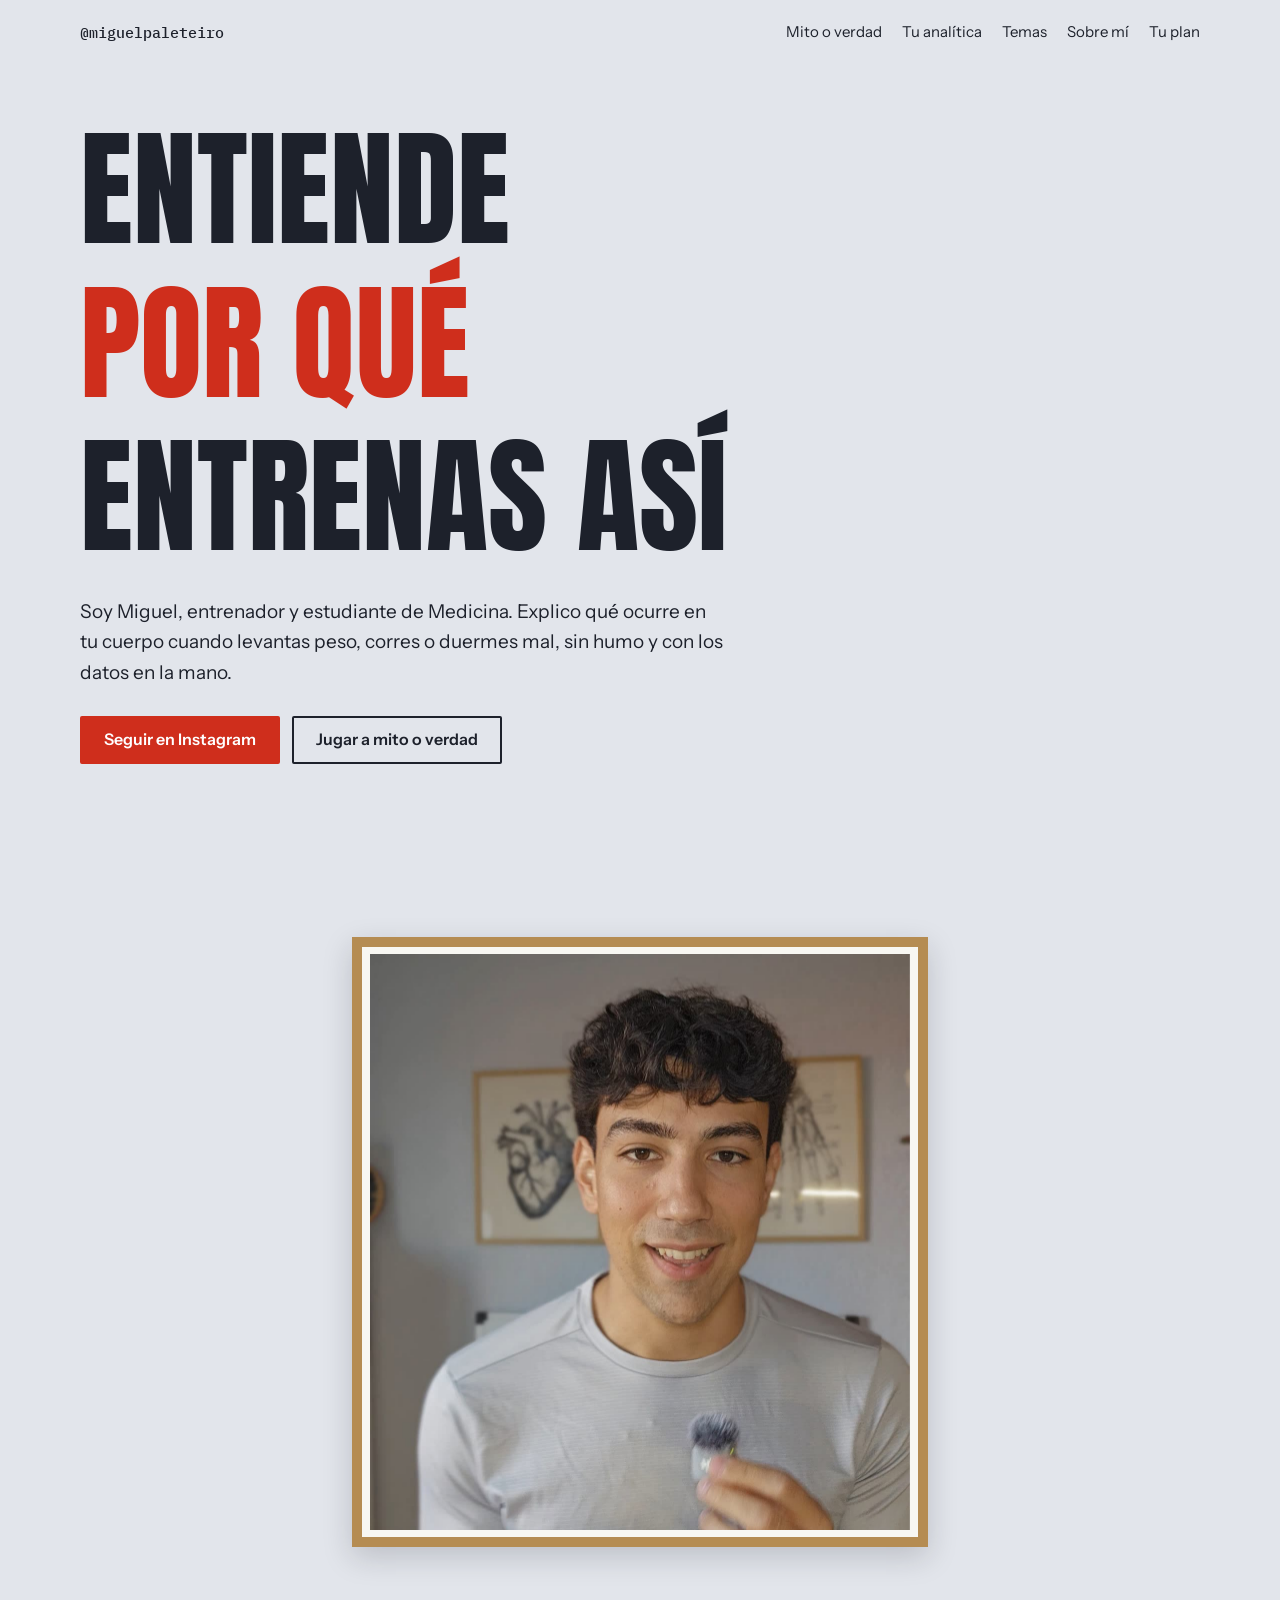
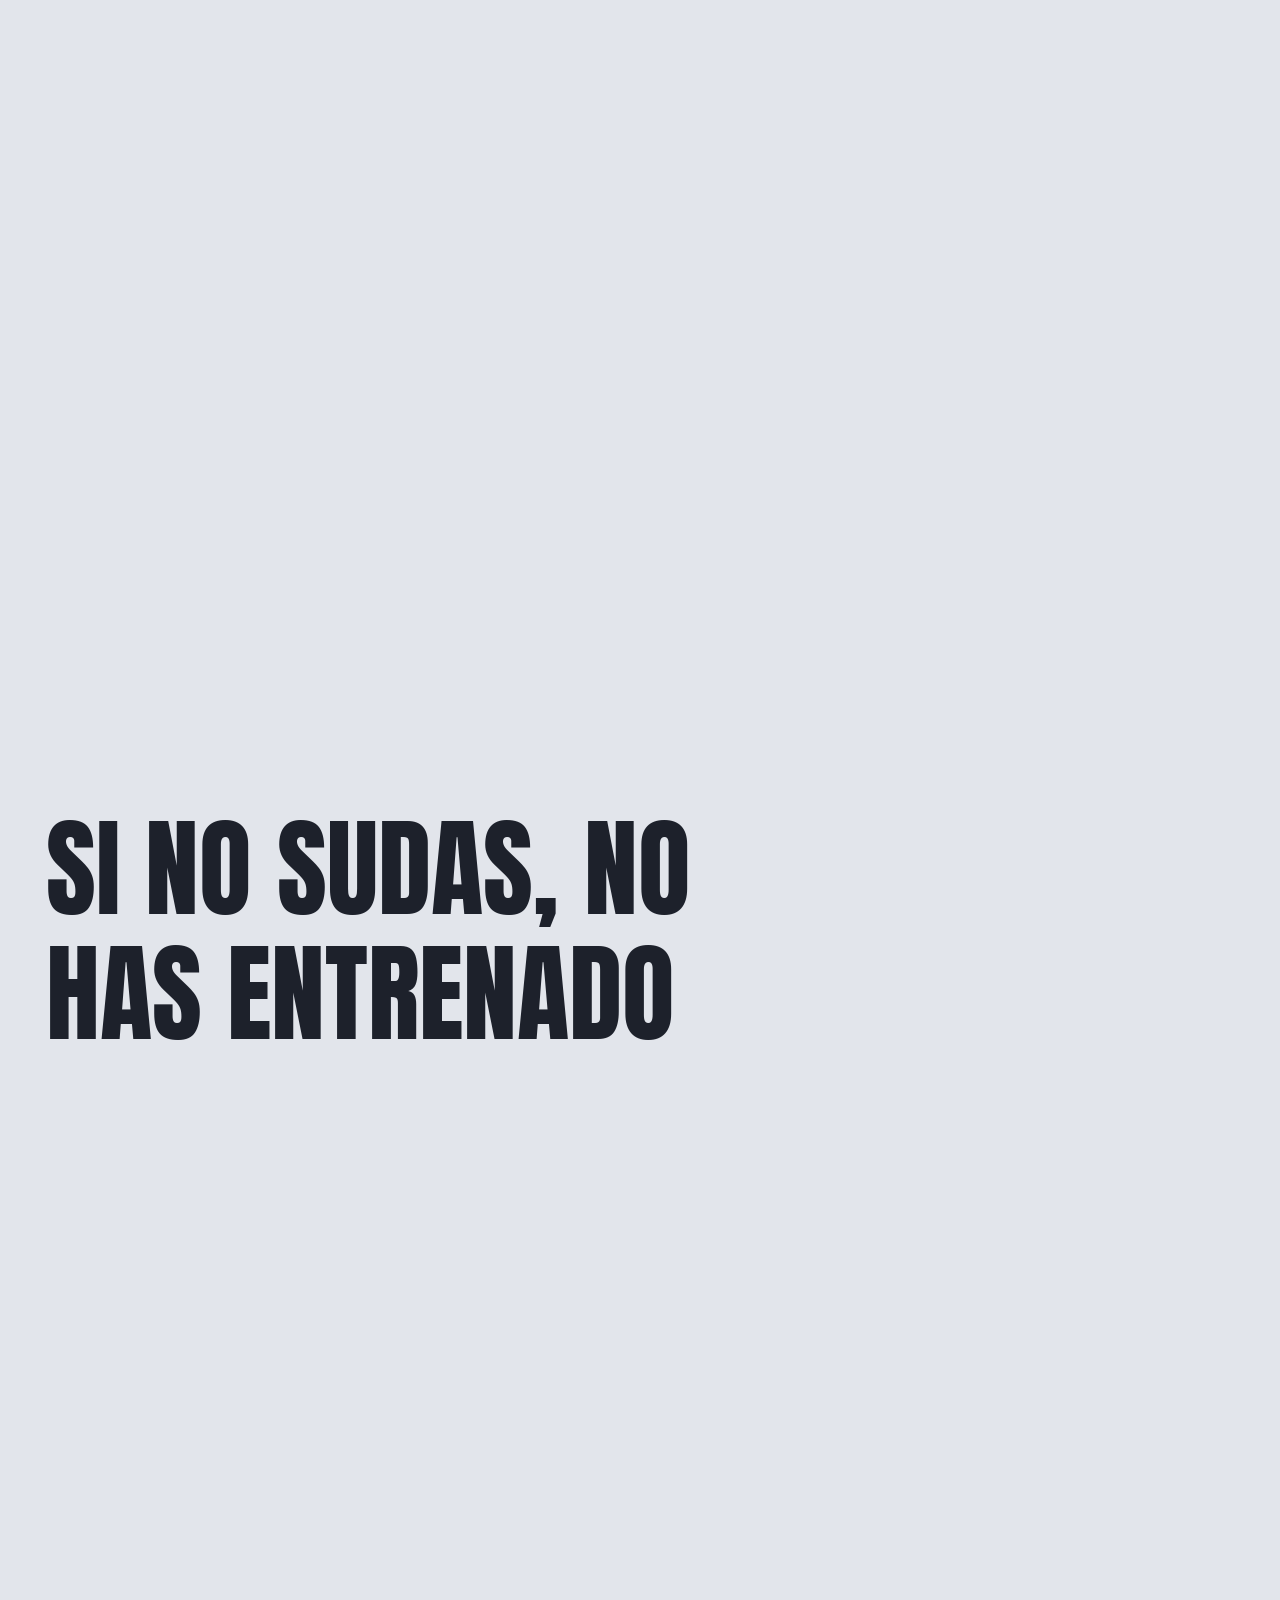
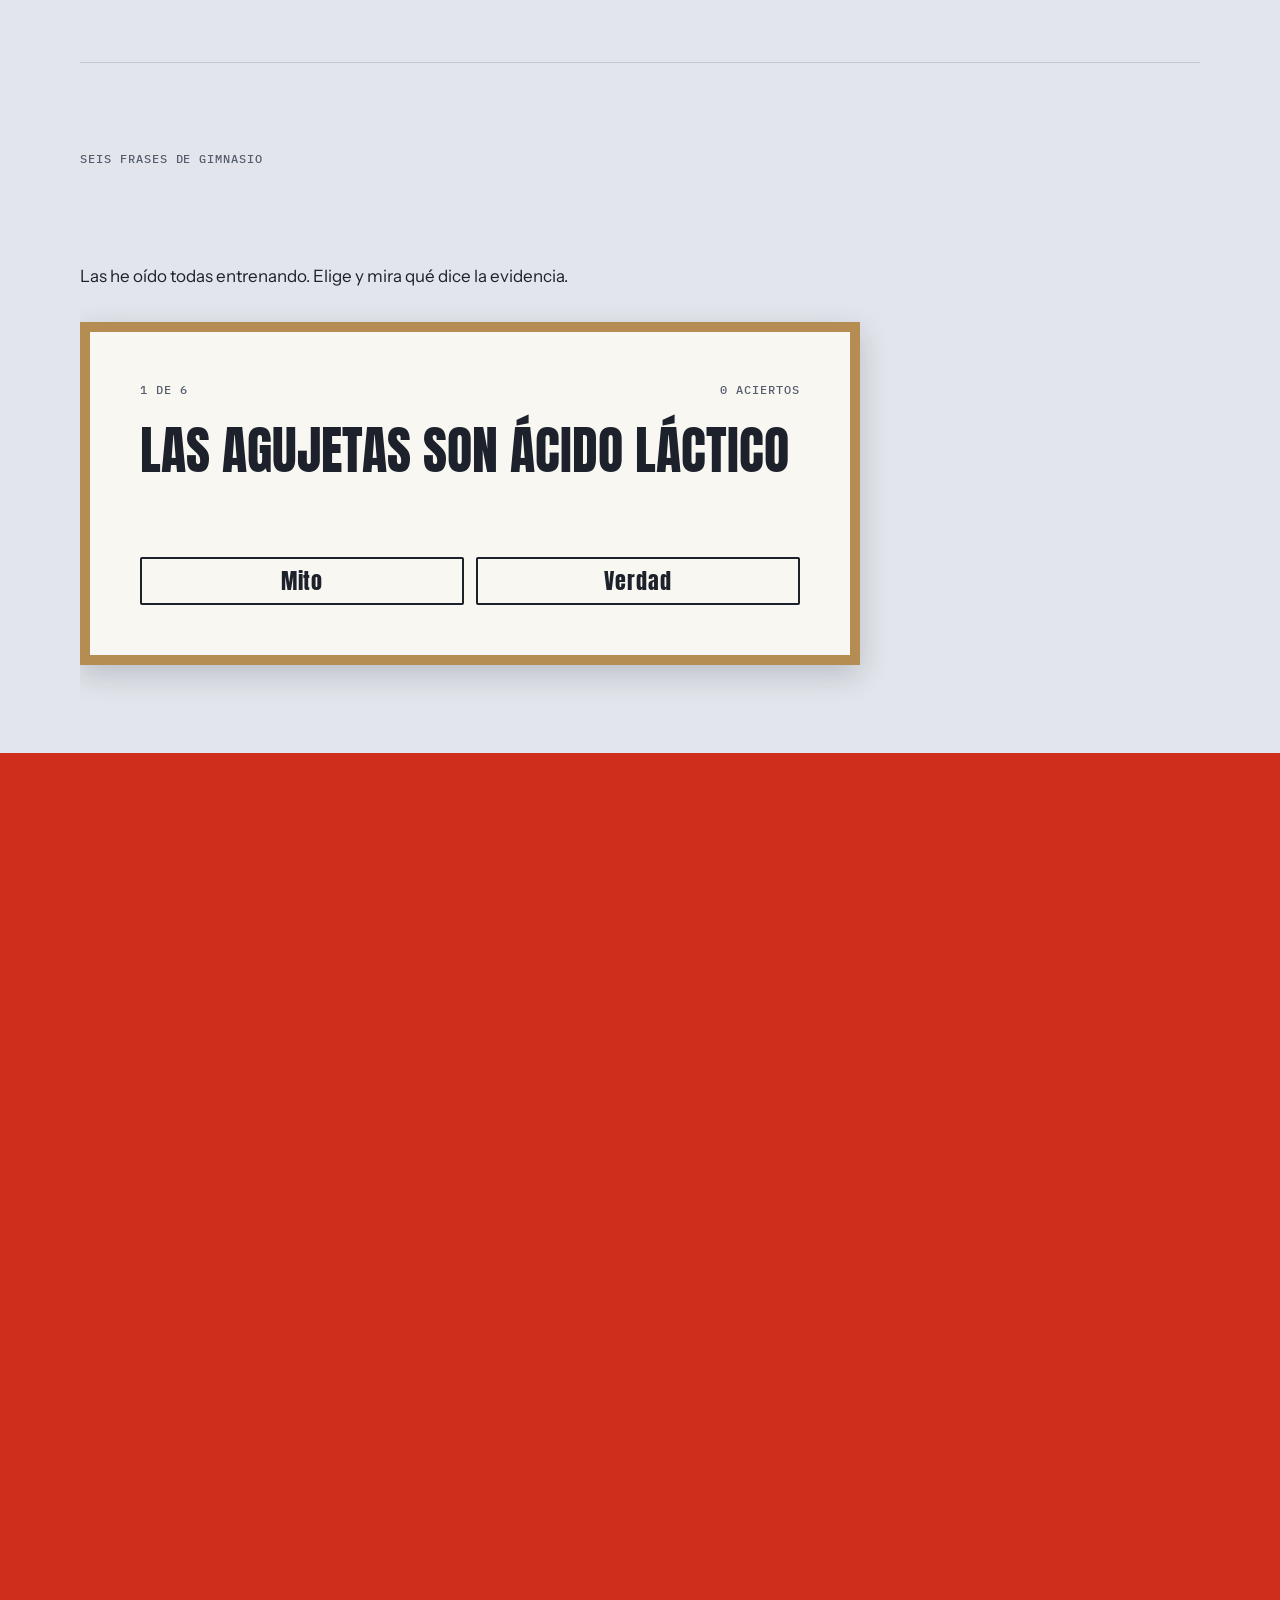
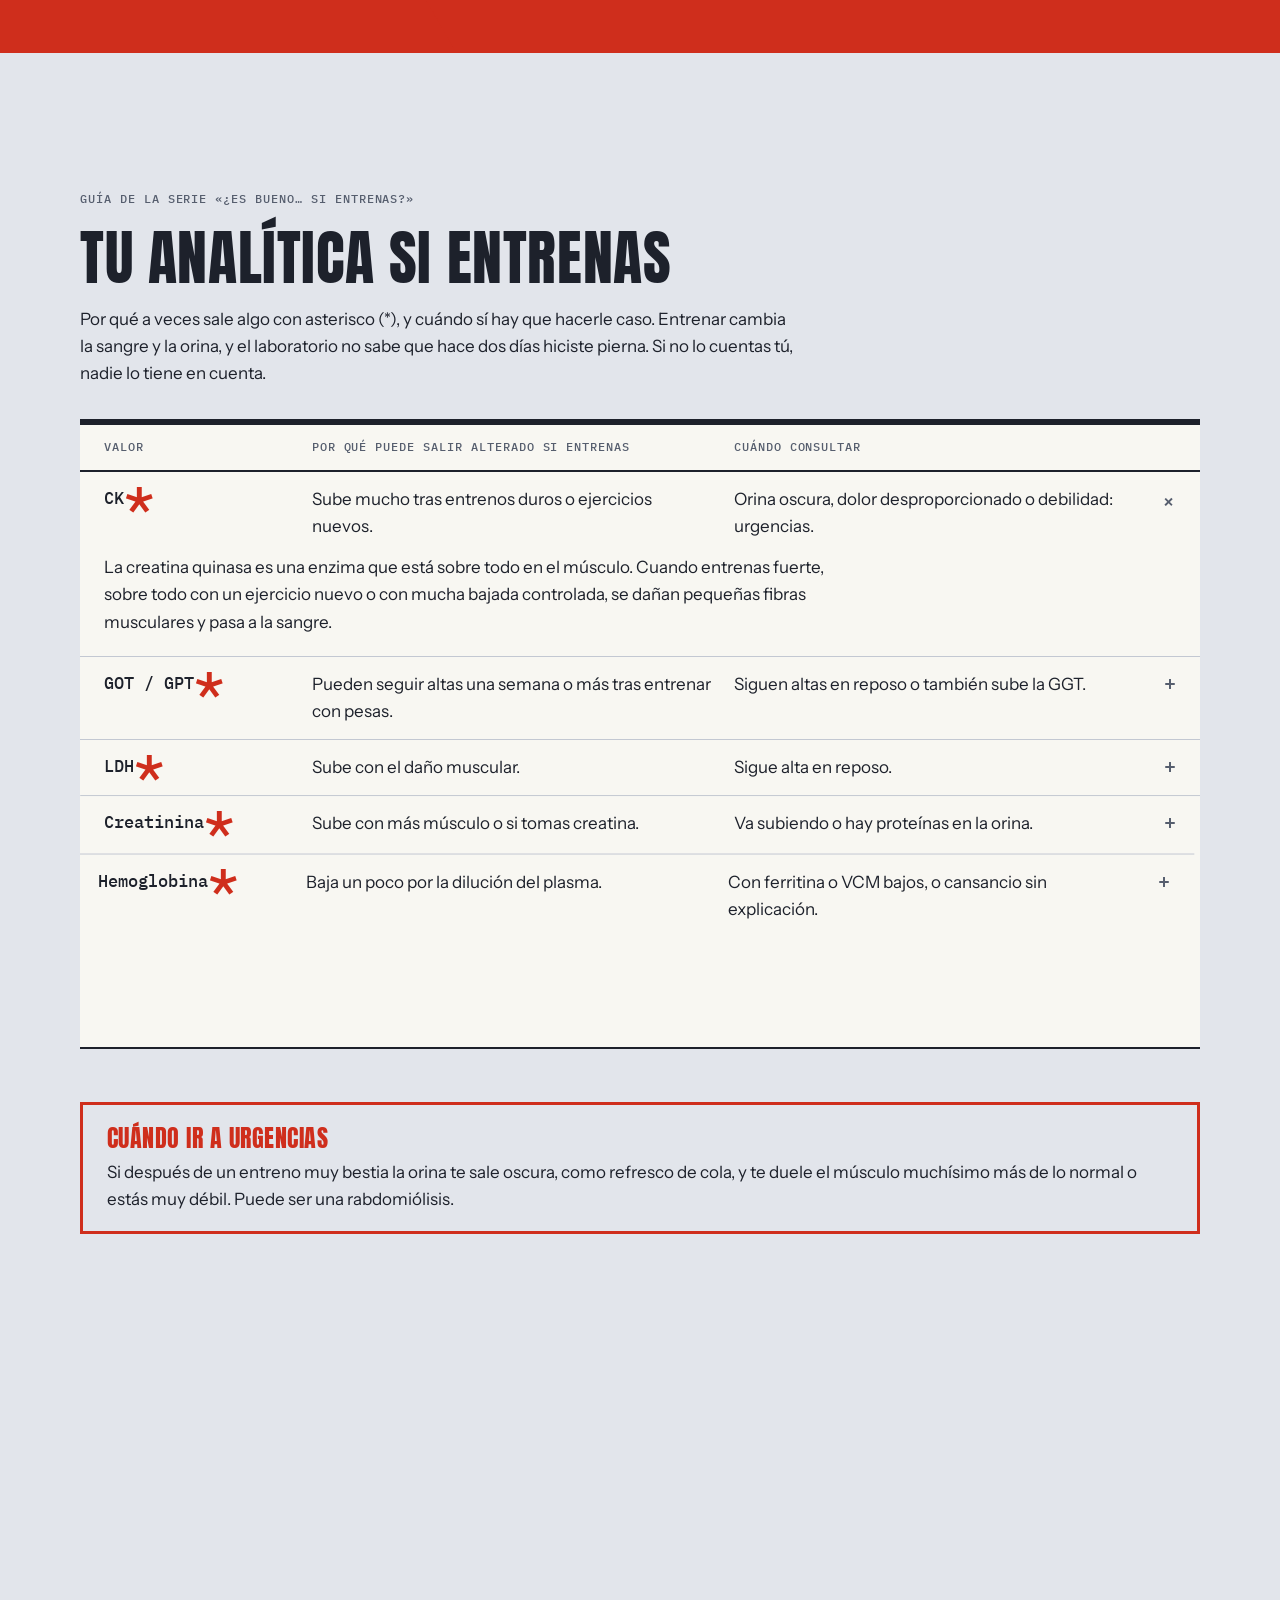
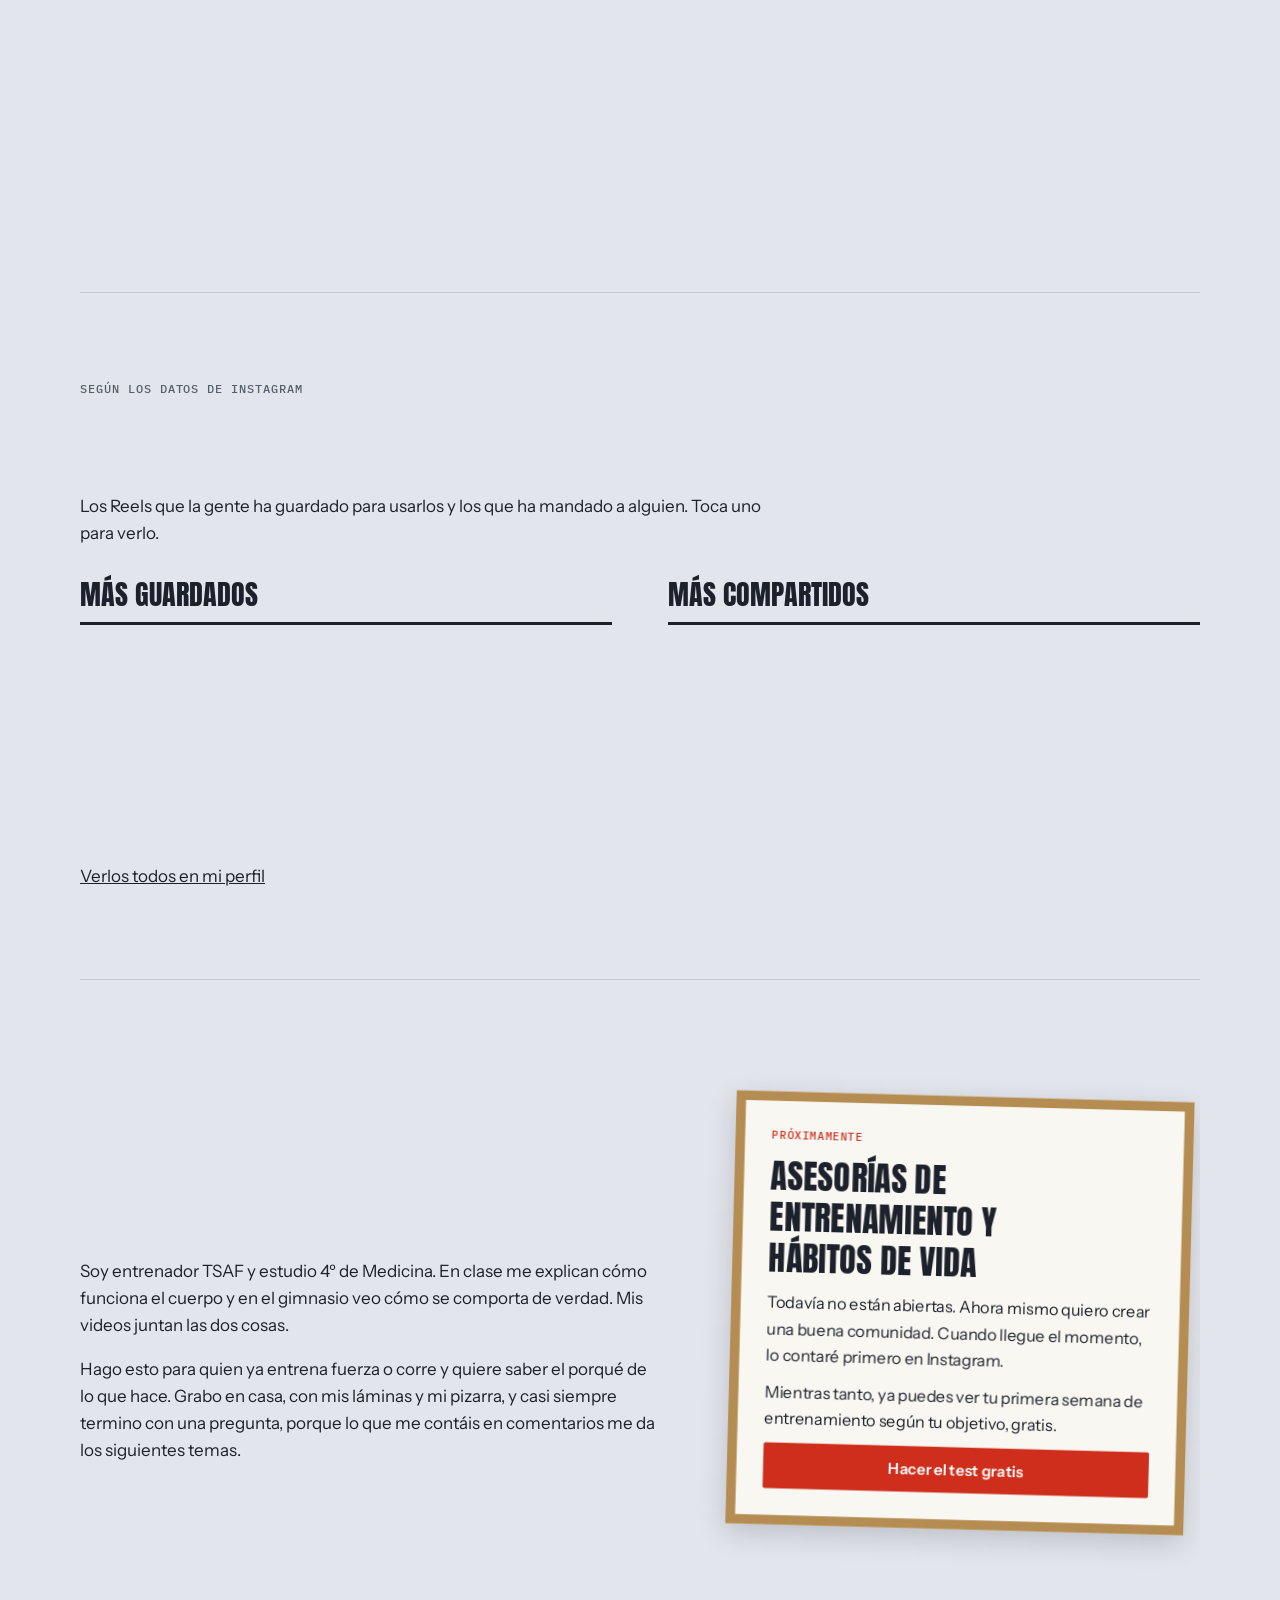
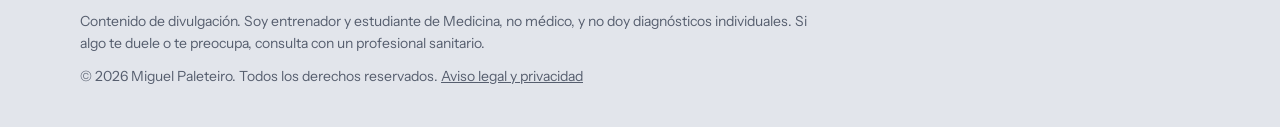
==== commit cc6553cd: "Publica Entreno Adaptado en /entreno/ con lista de espera y actualiza la privacidad Co-Authored-By: " ====
--- a/index.html
+++ b/index.html
@@ -259,6 +259,7 @@
       <a href="#analitica">Tu analítica</a>
       <a href="#temas">Temas</a>
       <a href="#sobre-mi">Sobre mí</a>
+      <a href="entreno/">Tu plan</a>
     </nav>
   </header>
 
@@ -491,6 +492,8 @@
           <p class="label">Próximamente</p>
           <h3 id="soon-t">Asesorías de entrenamiento y hábitos de vida</h3>
           <p>Todavía no están abiertas. Ahora mismo quiero crear una buena comunidad. Cuando llegue el momento, lo contaré primero en Instagram.</p>
+          <p>Mientras tanto, ya puedes ver tu primera semana de entrenamiento según tu objetivo, gratis.</p>
+          <a class="btn solid" href="entreno/">Hacer el test gratis</a>
         </aside>
       </div>
     </section>
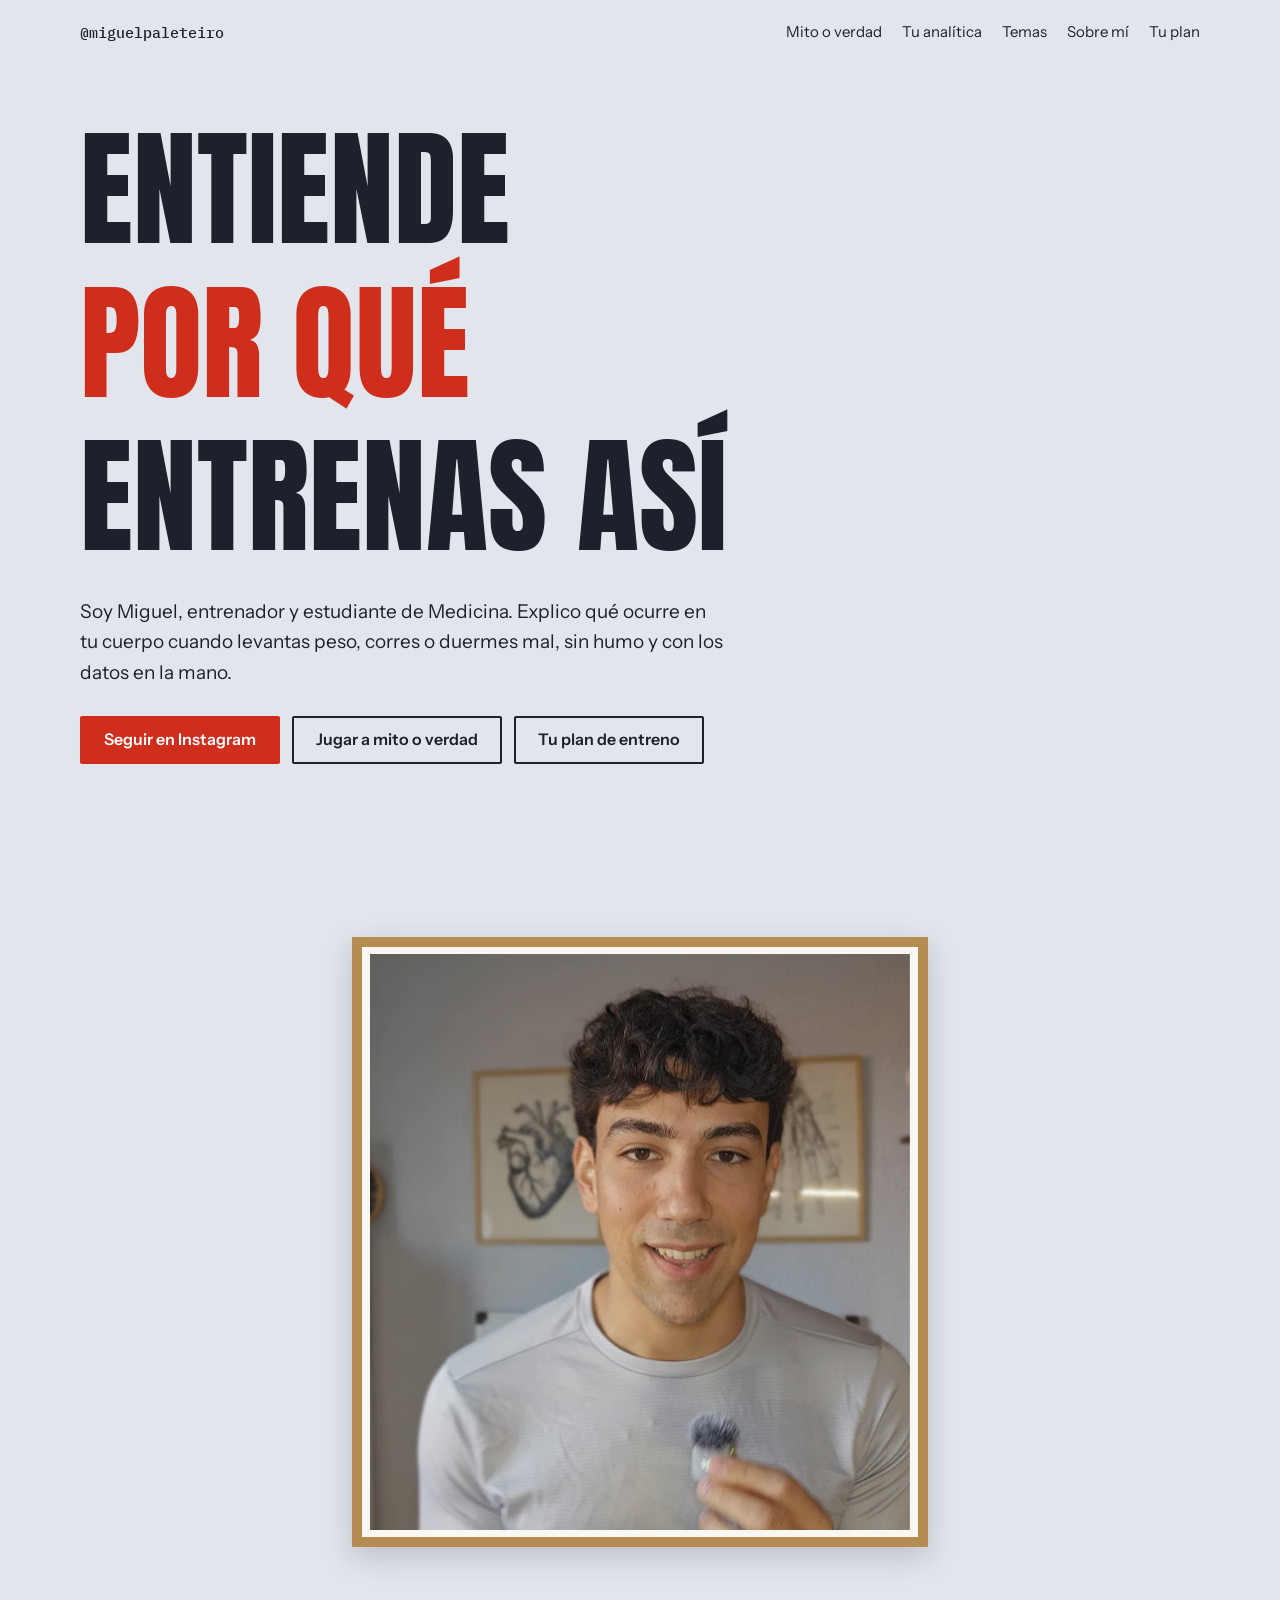
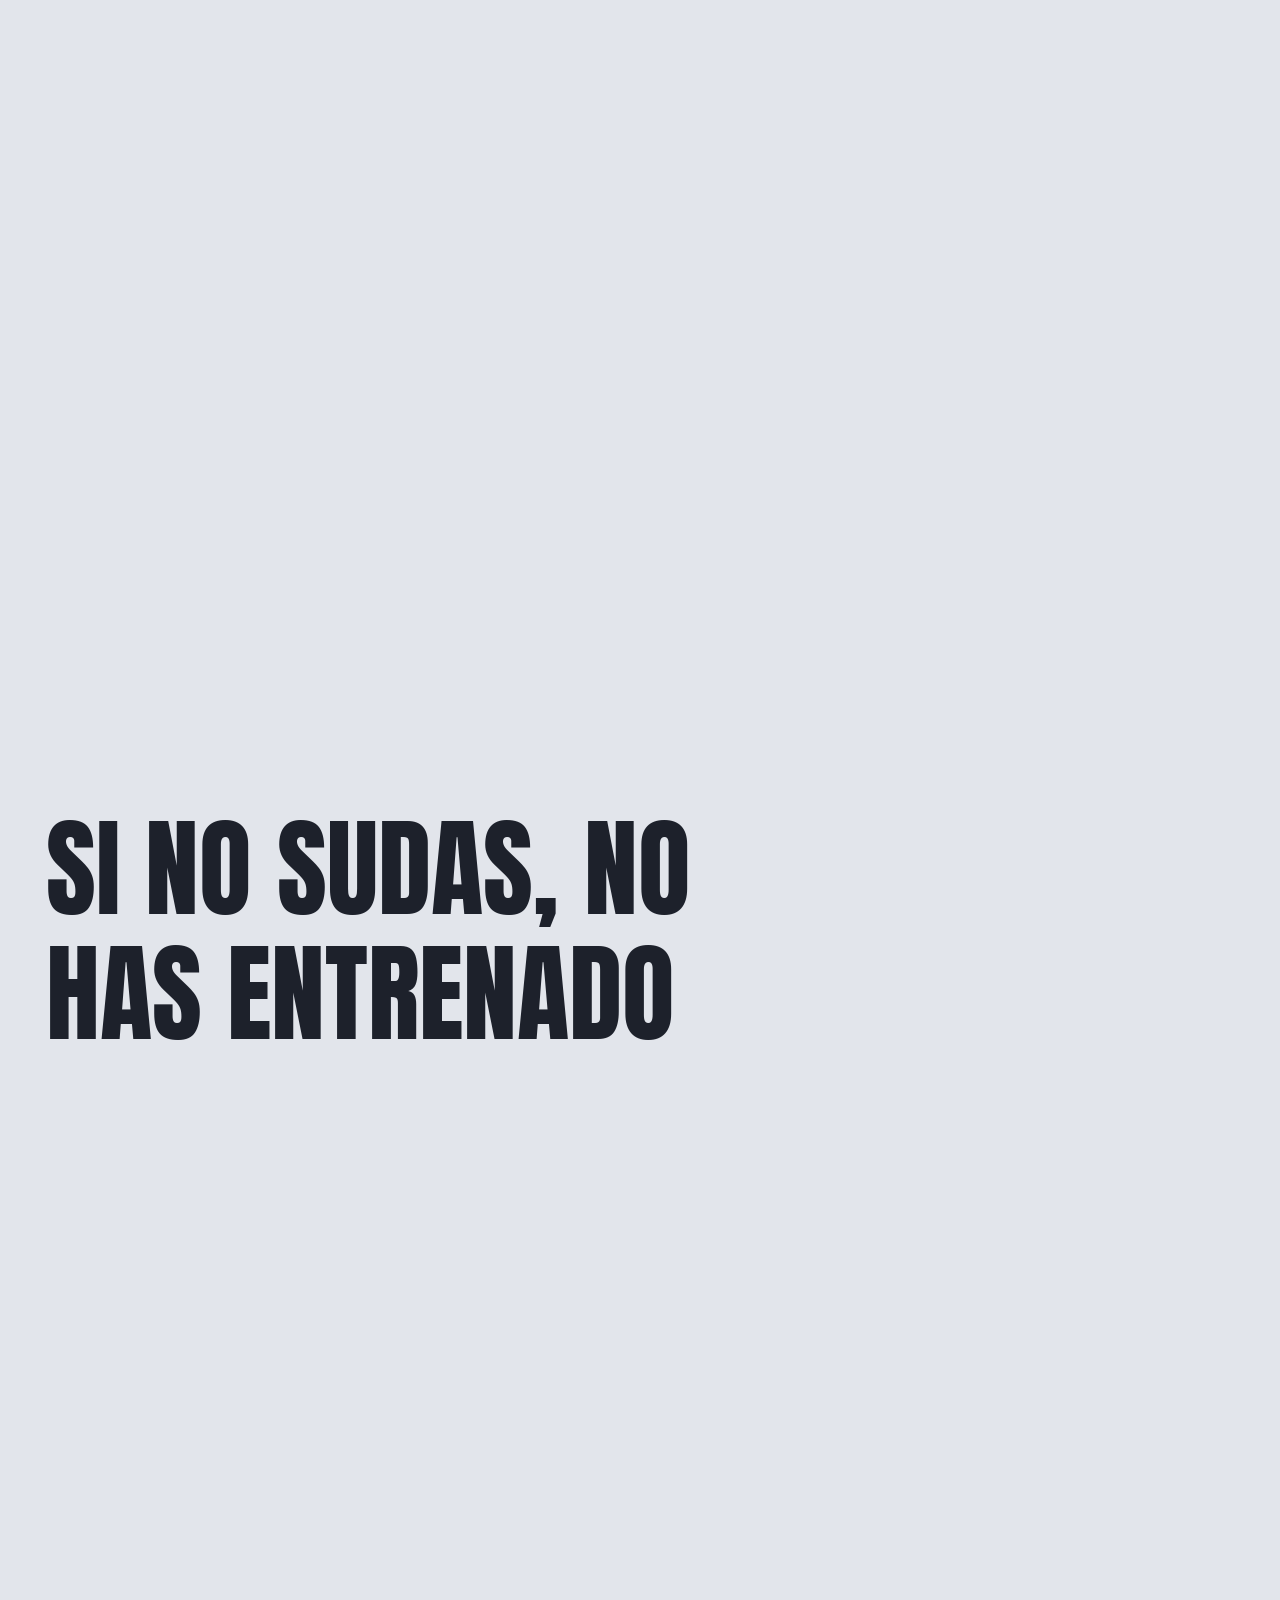
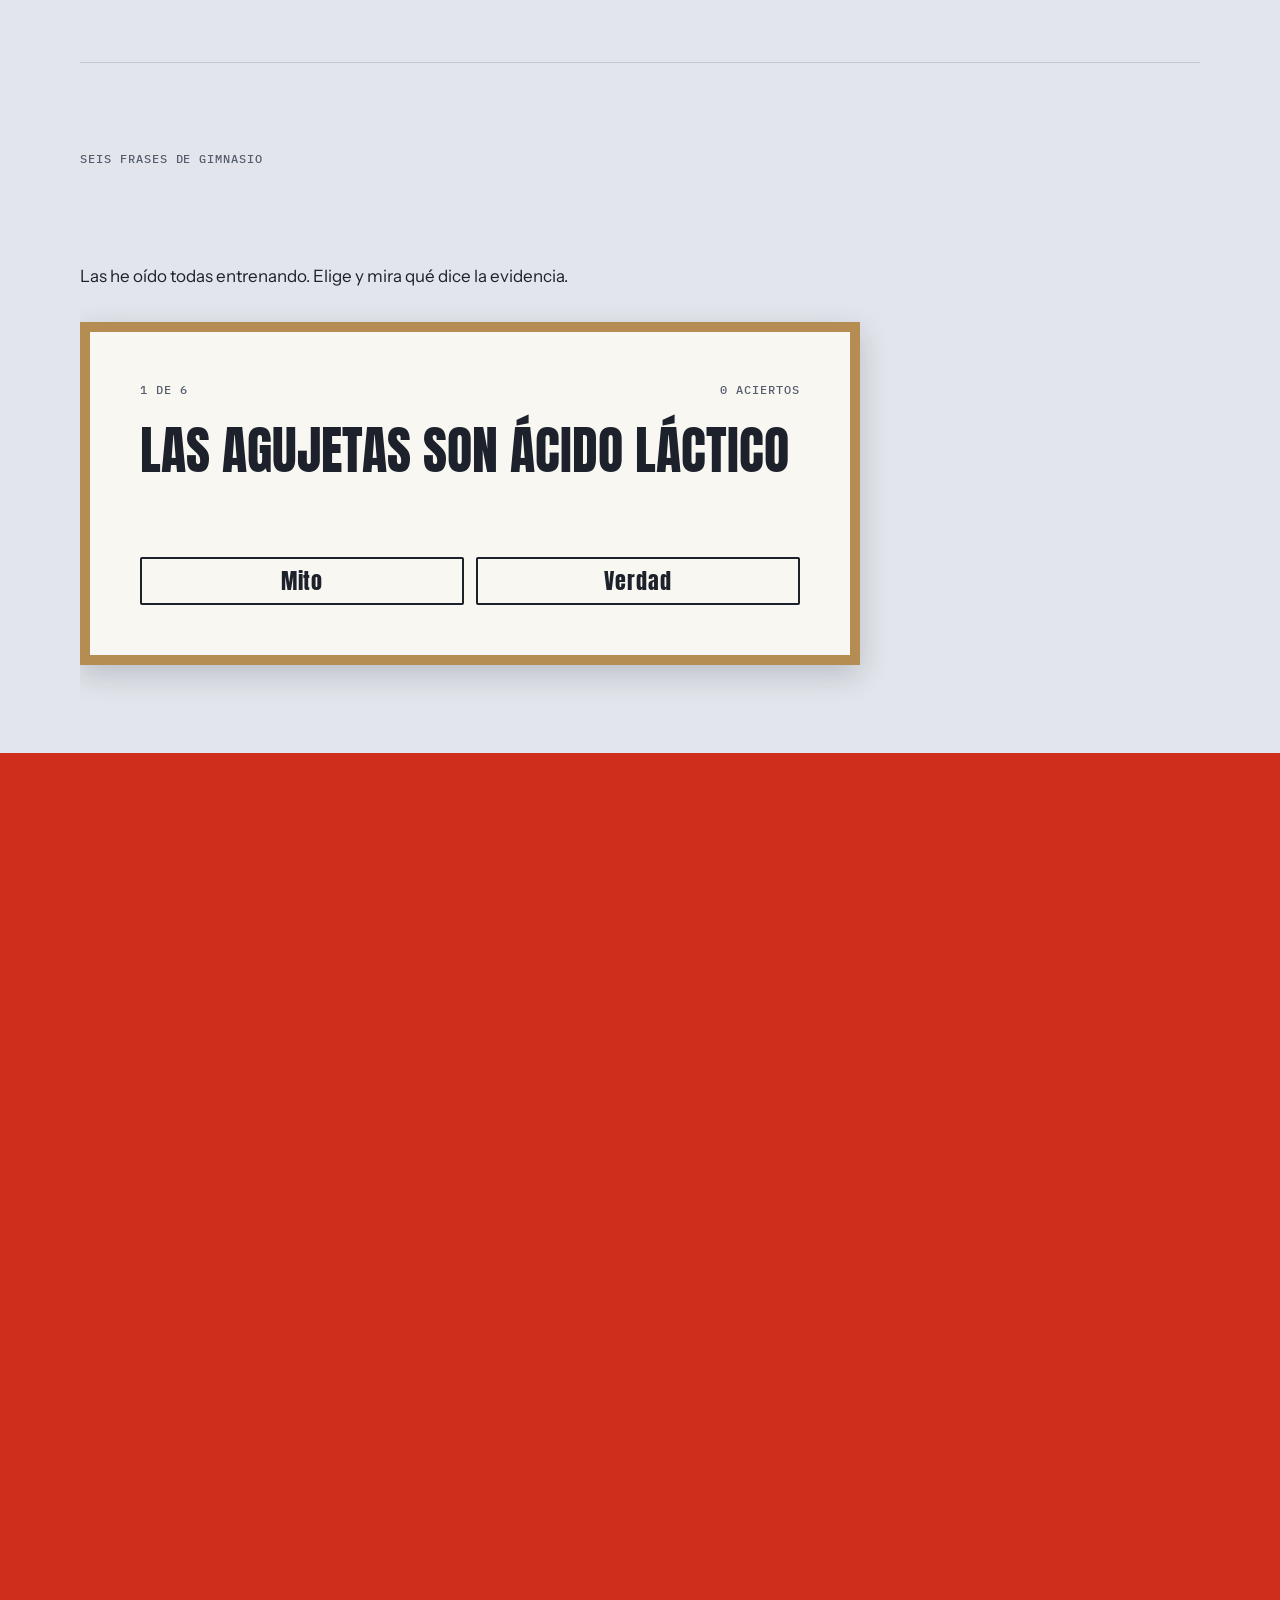
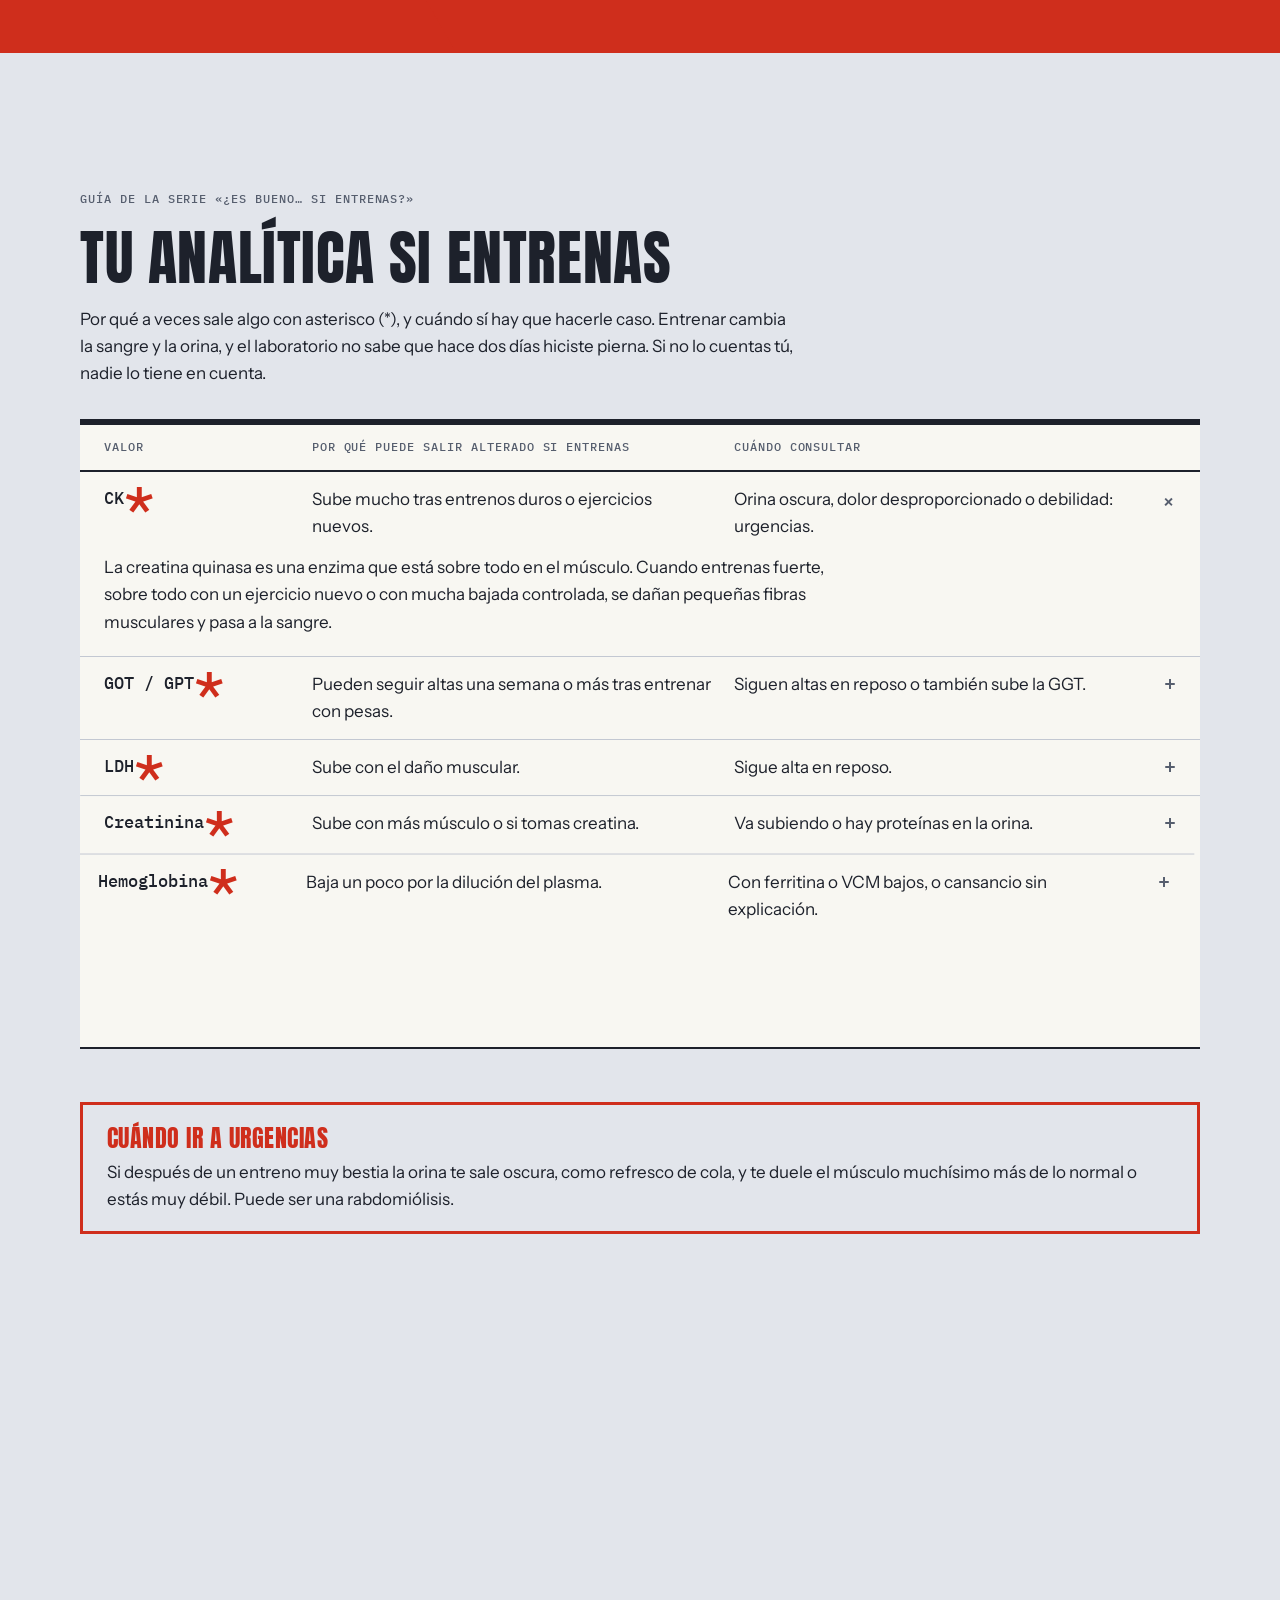
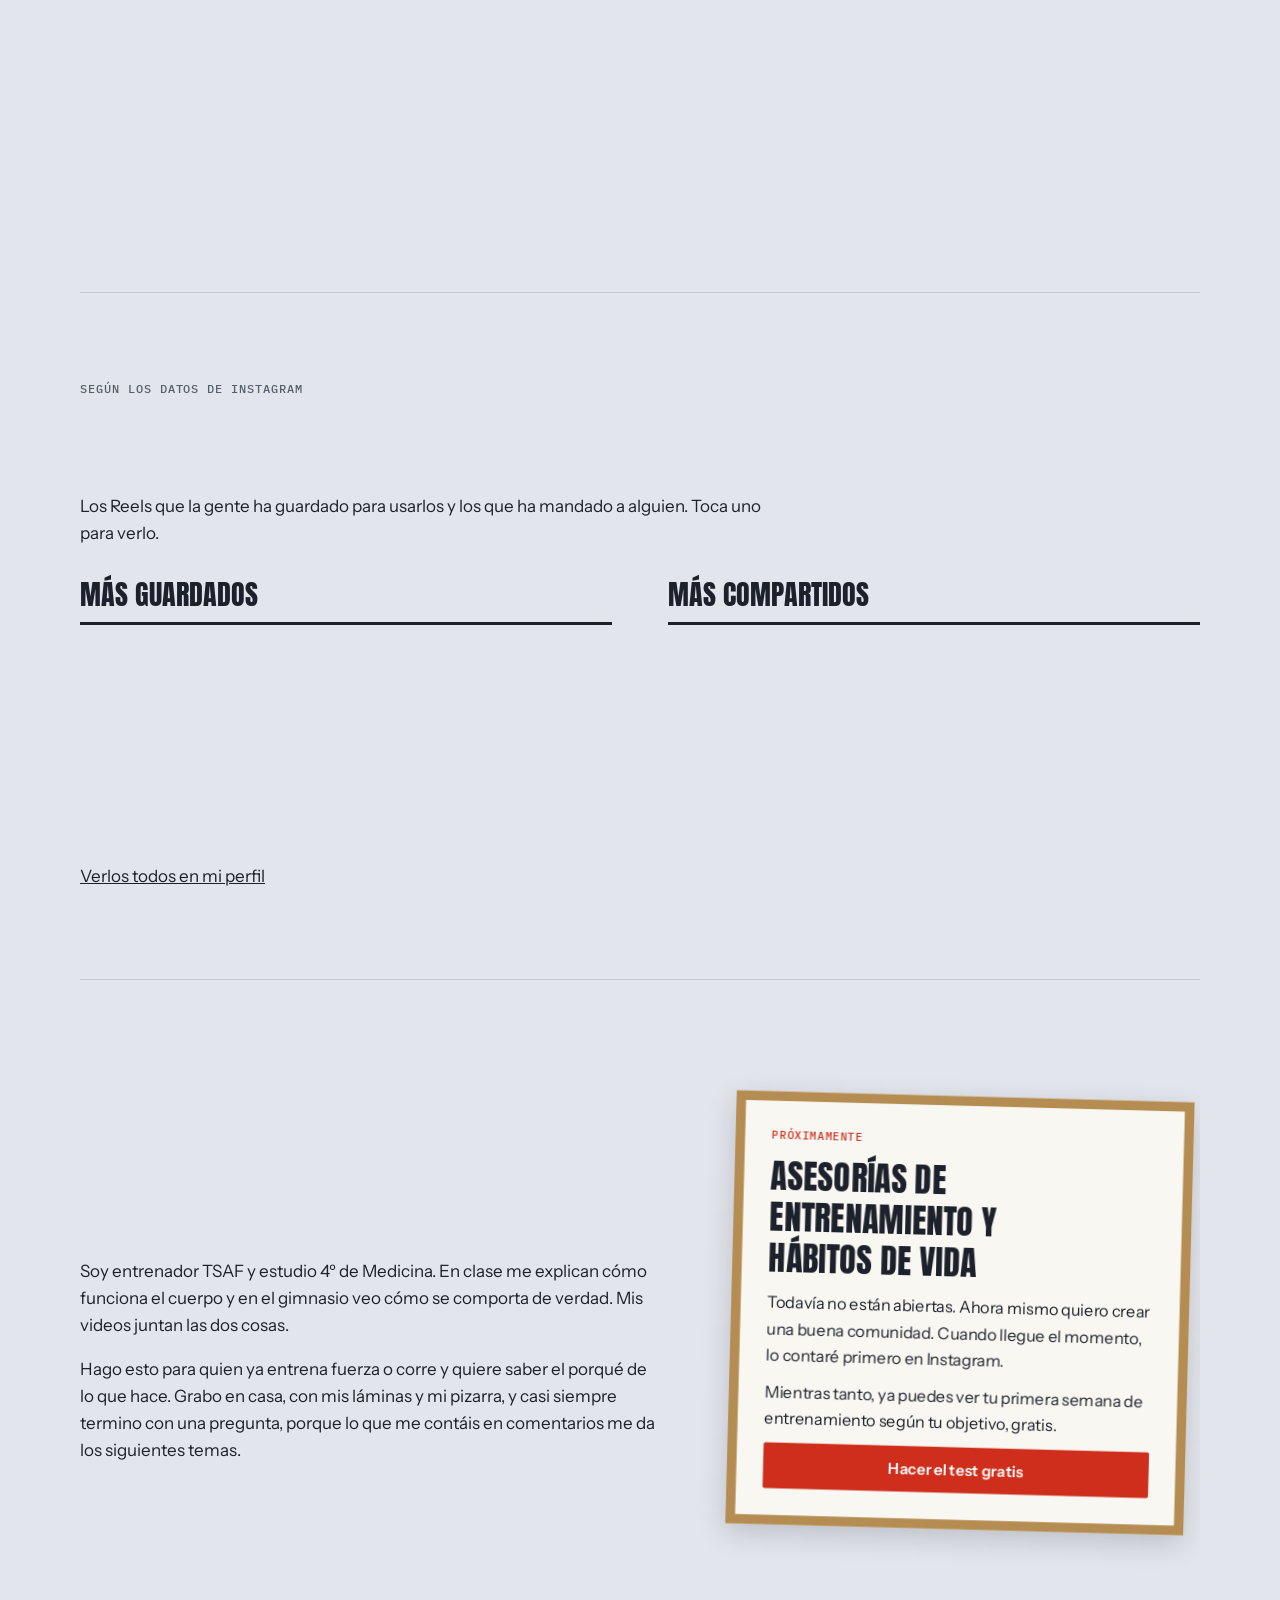
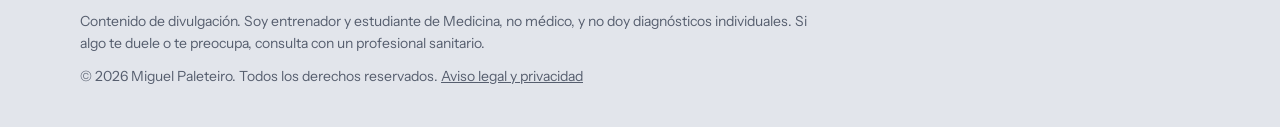
==== commit 24cdc5e0: "Añade el botón «Tu plan de entreno» en la portada Co-Authored-By: Claude Opus 5.5 <noreply@anthropic" ====
--- a/index.html
+++ b/index.html
@@ -271,6 +271,7 @@
         <div class="actions">
           <a class="btn solid" href="https://www.instagram.com/miguelpaleteiro/">Seguir en Instagram</a>
           <a class="btn" href="#juego">Jugar a mito o verdad</a>
+          <a class="btn" href="entreno/">Tu plan de entreno</a>
         </div>
       </div>
       <figure class="frame" style="margin:0">
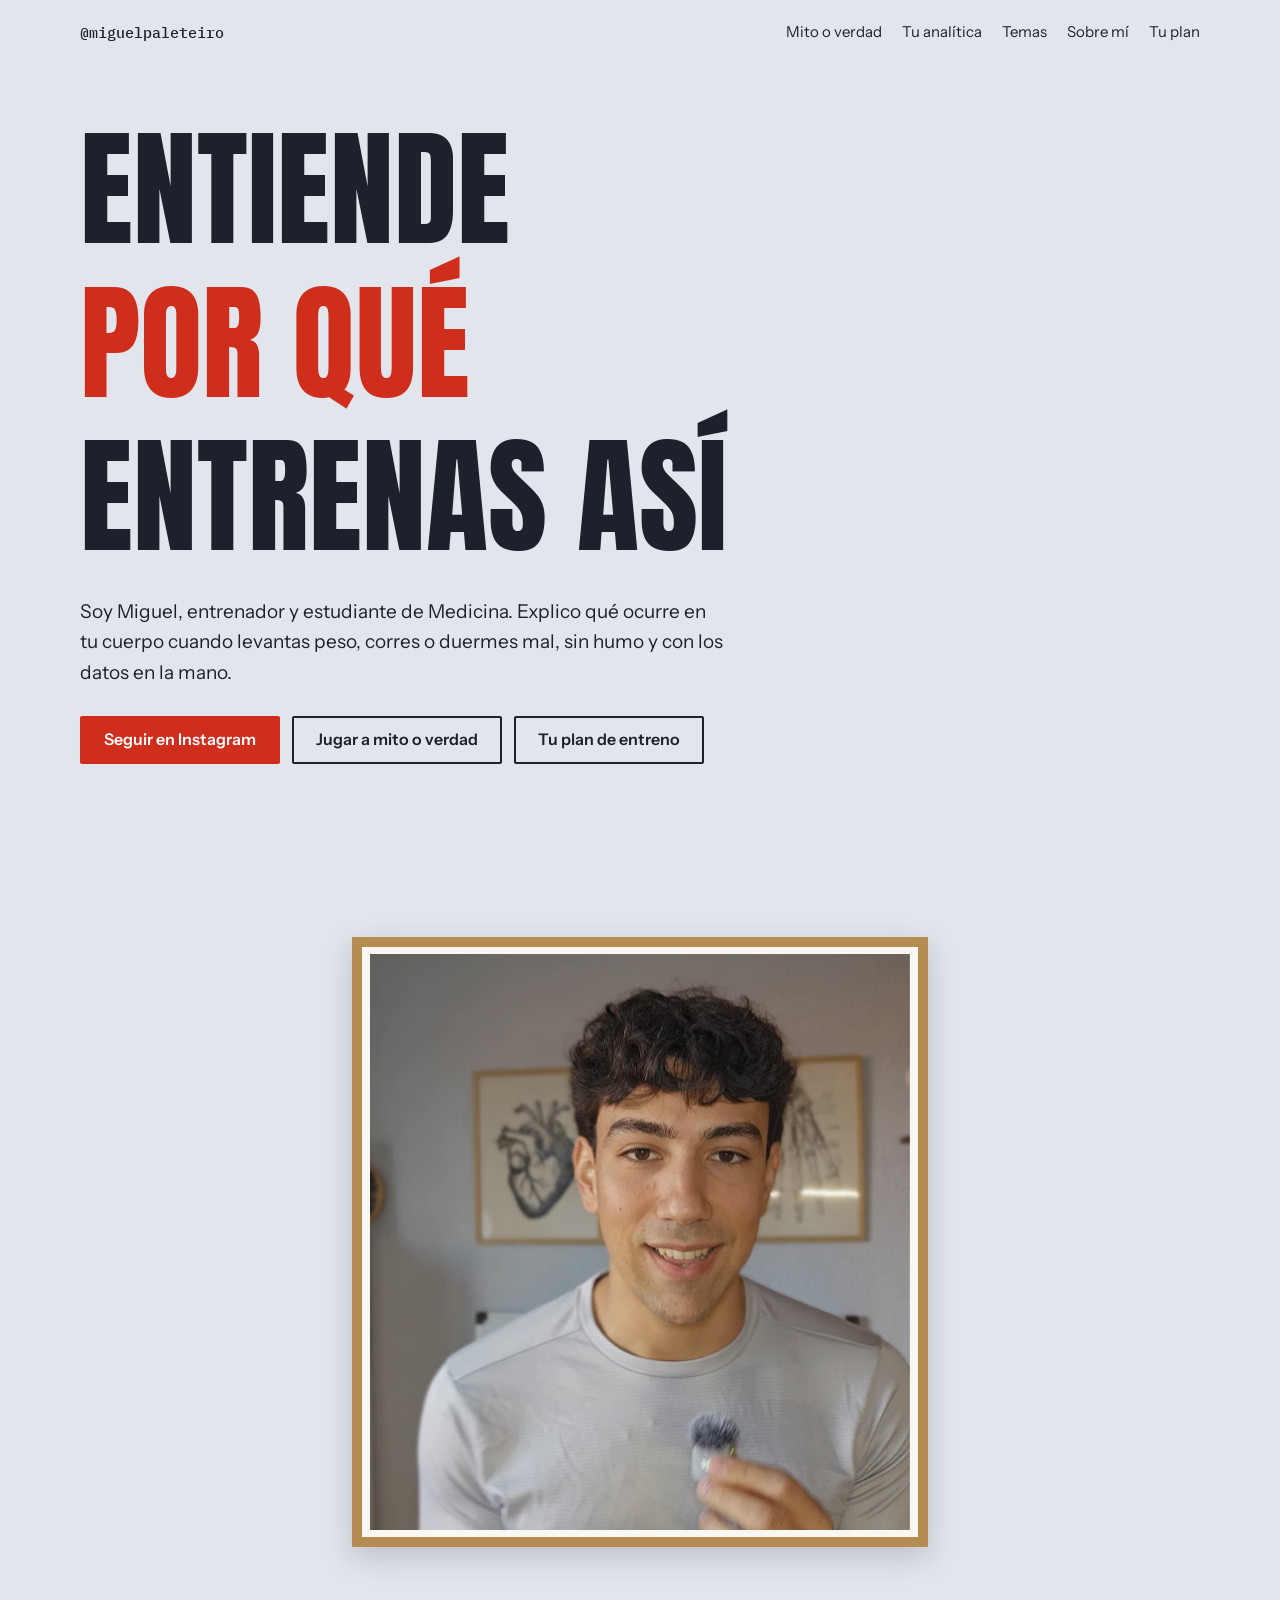
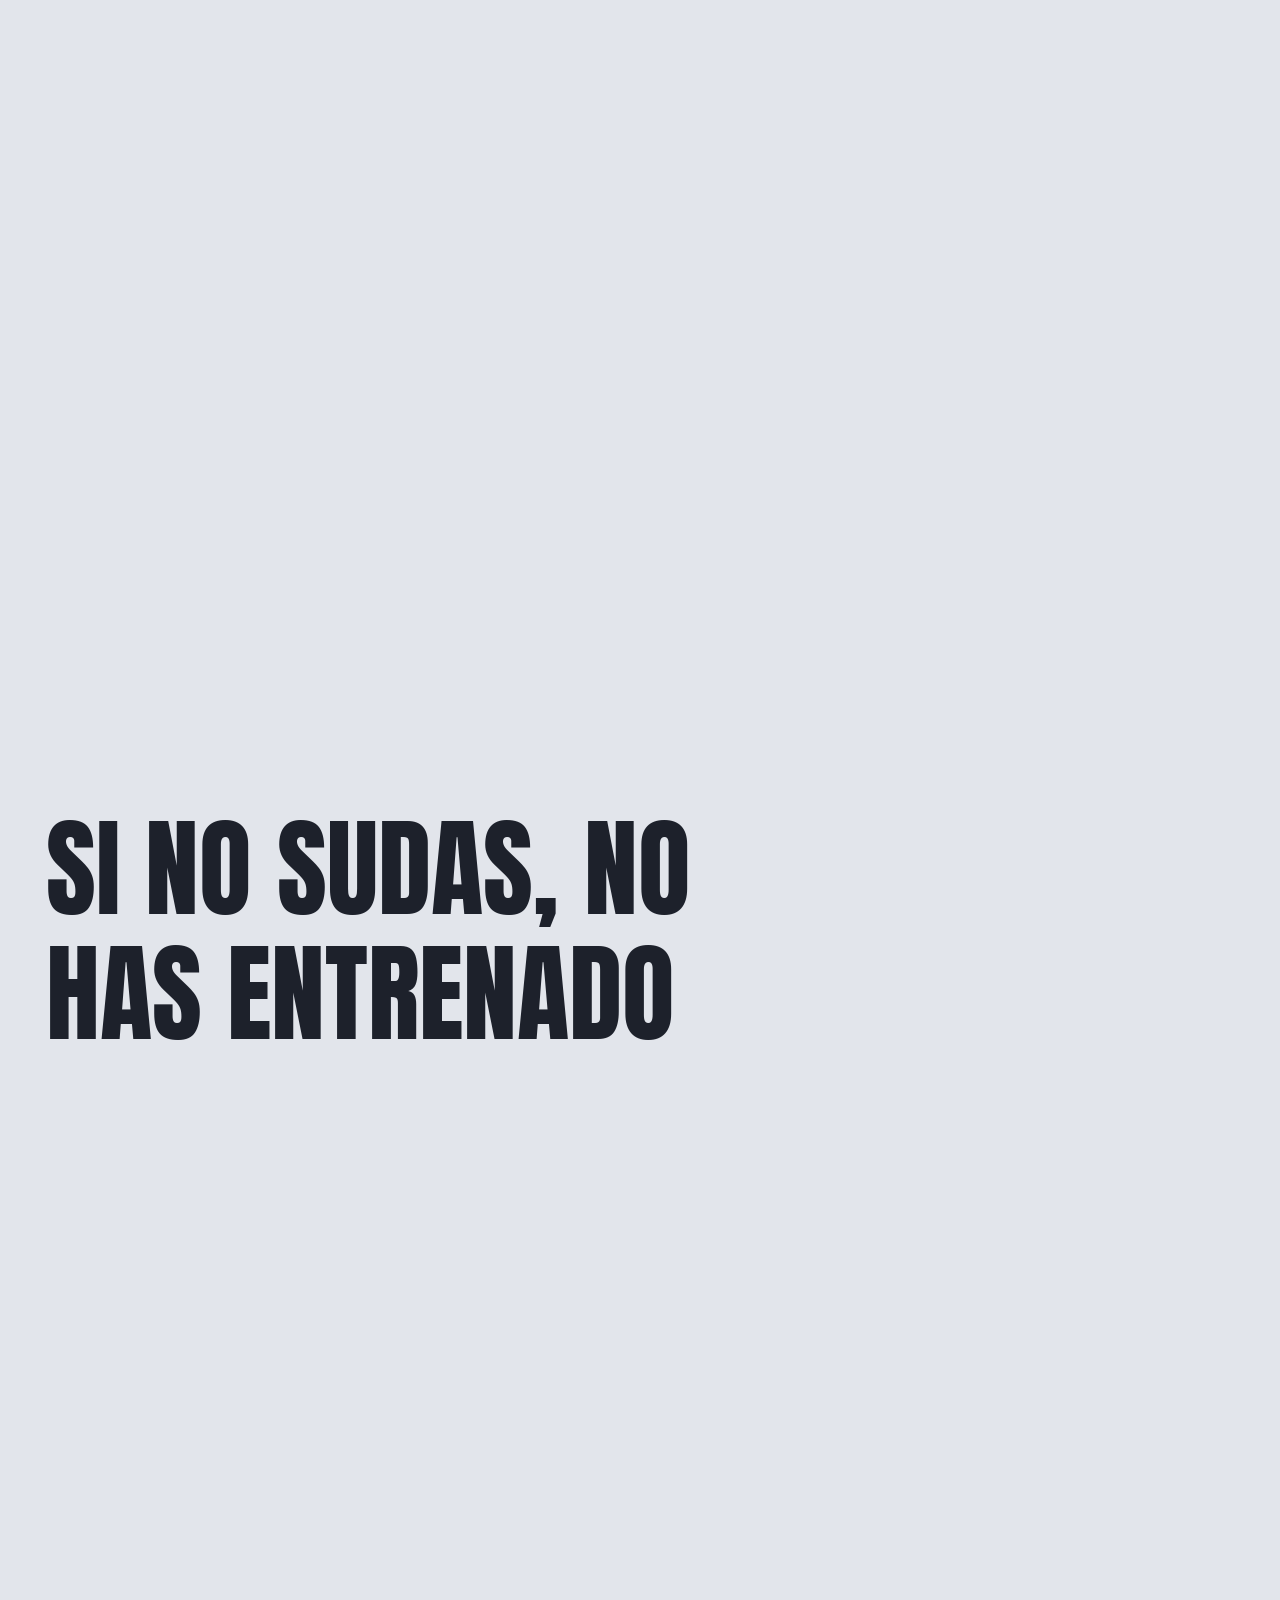
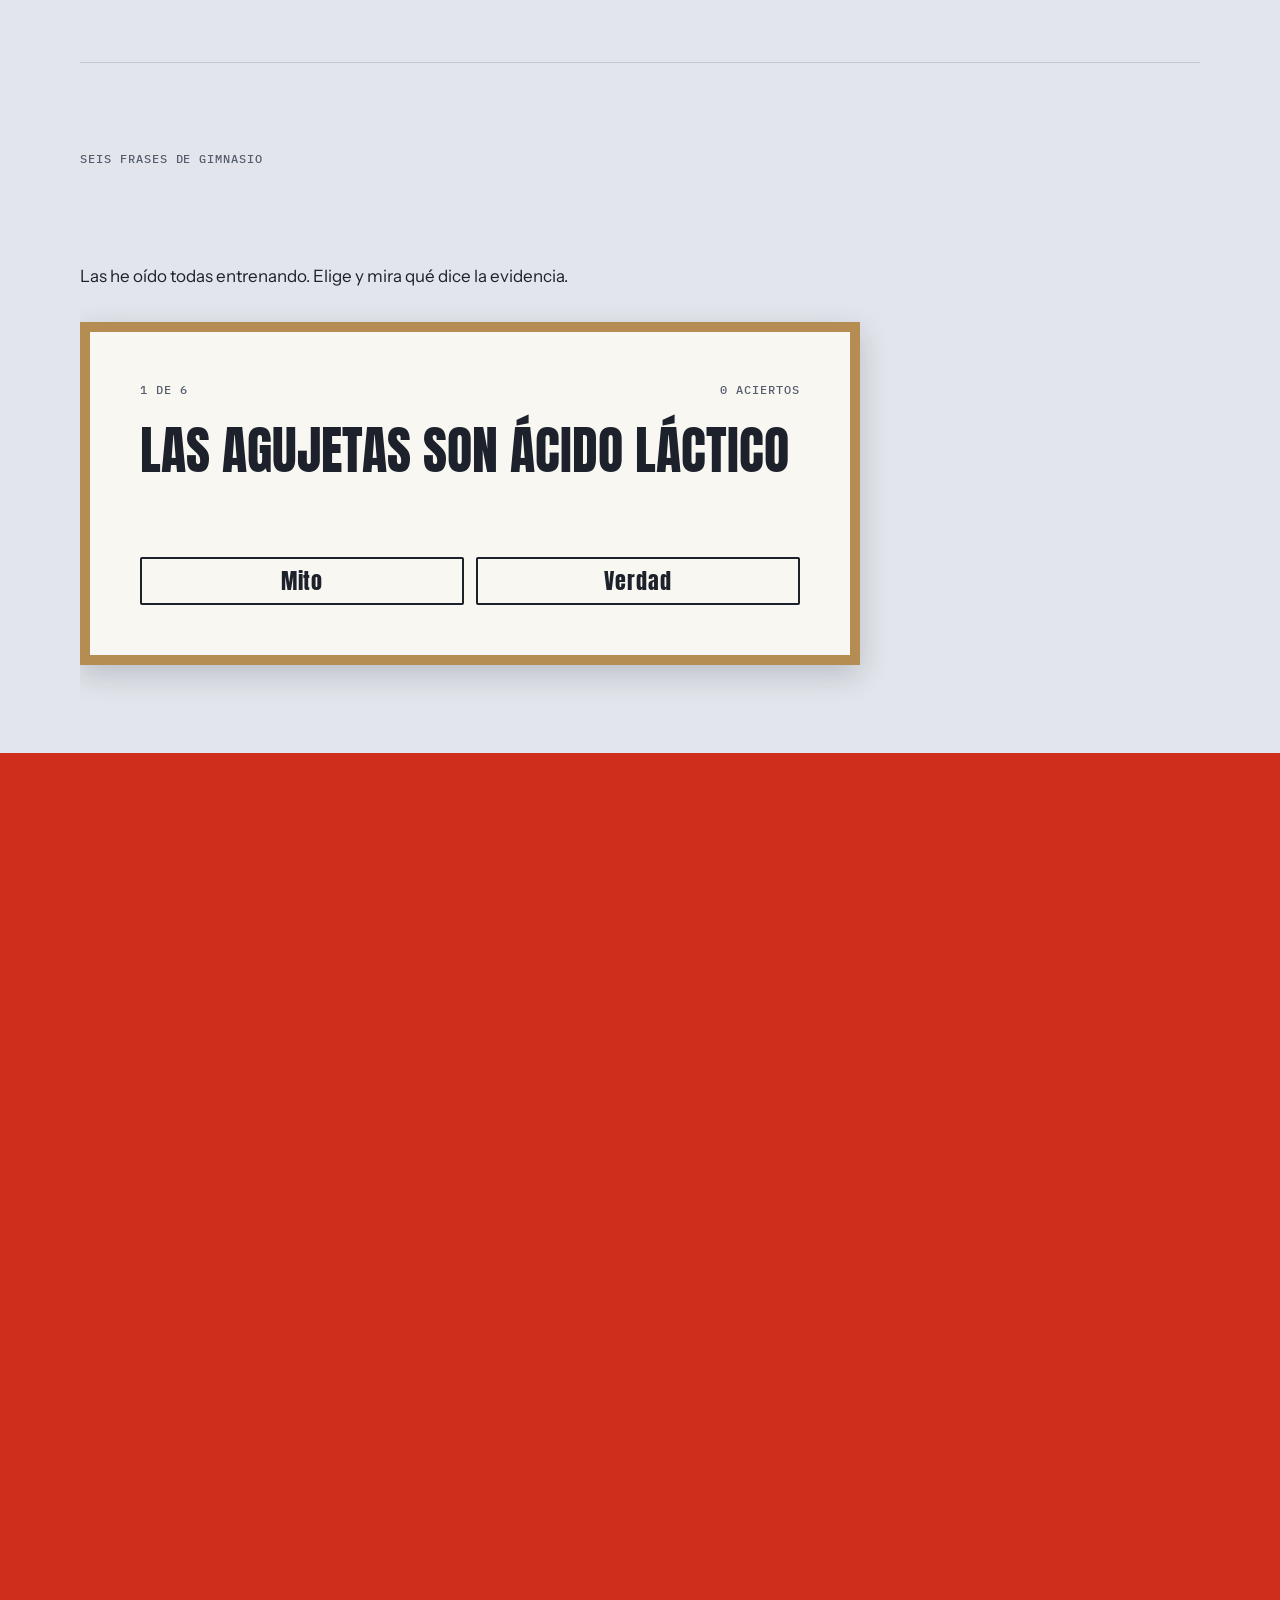
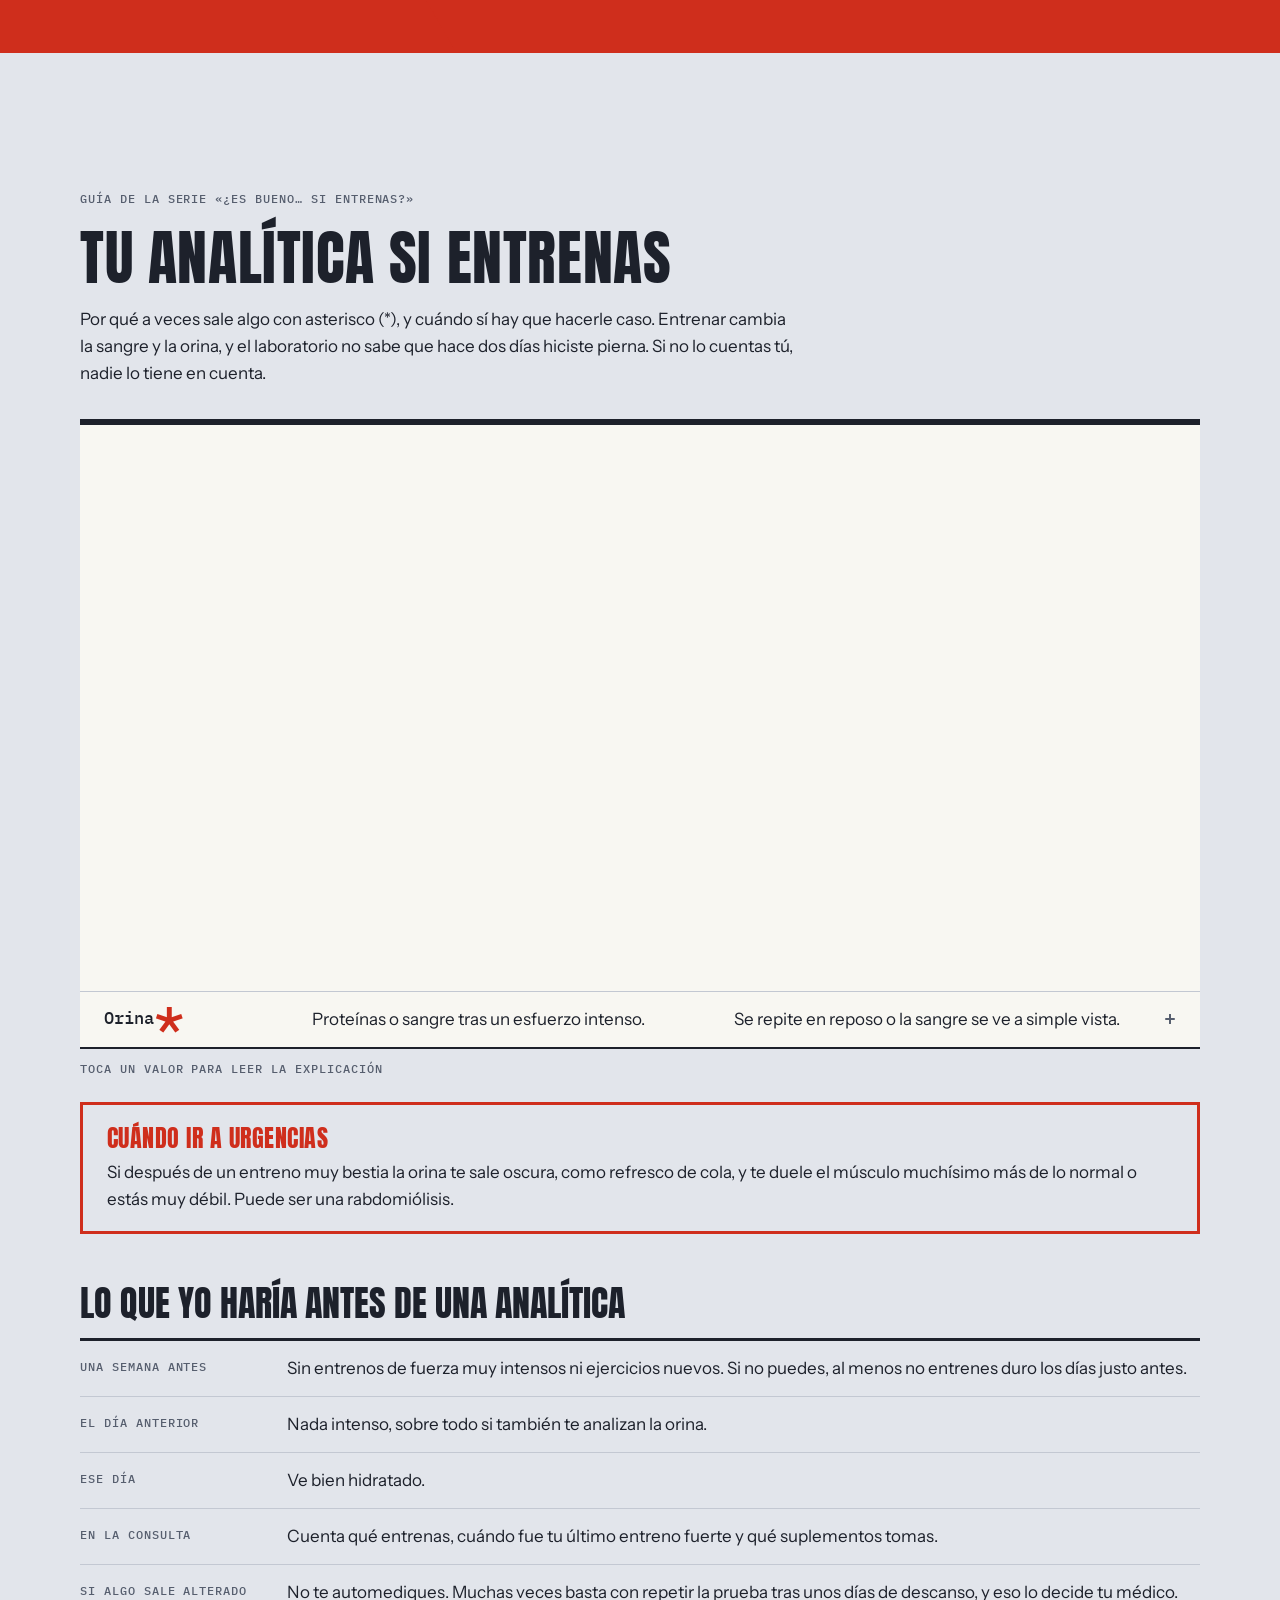
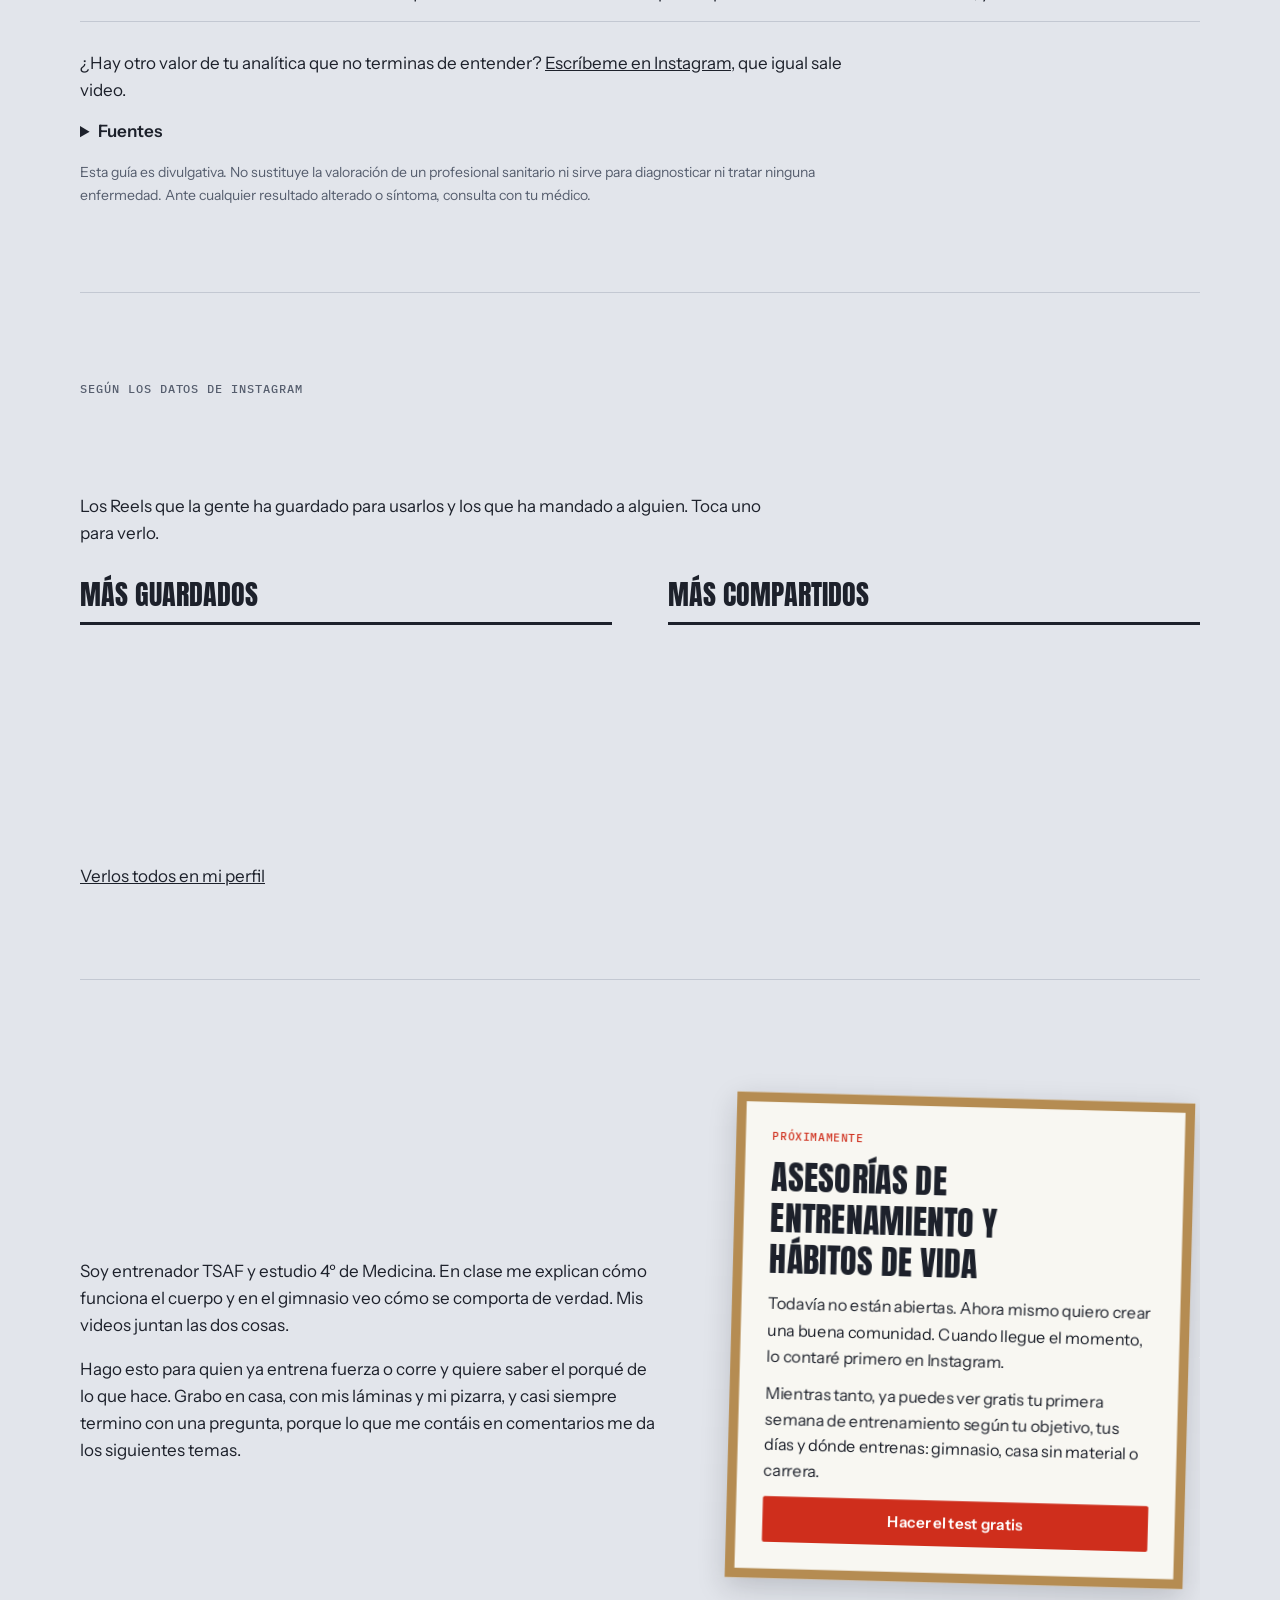
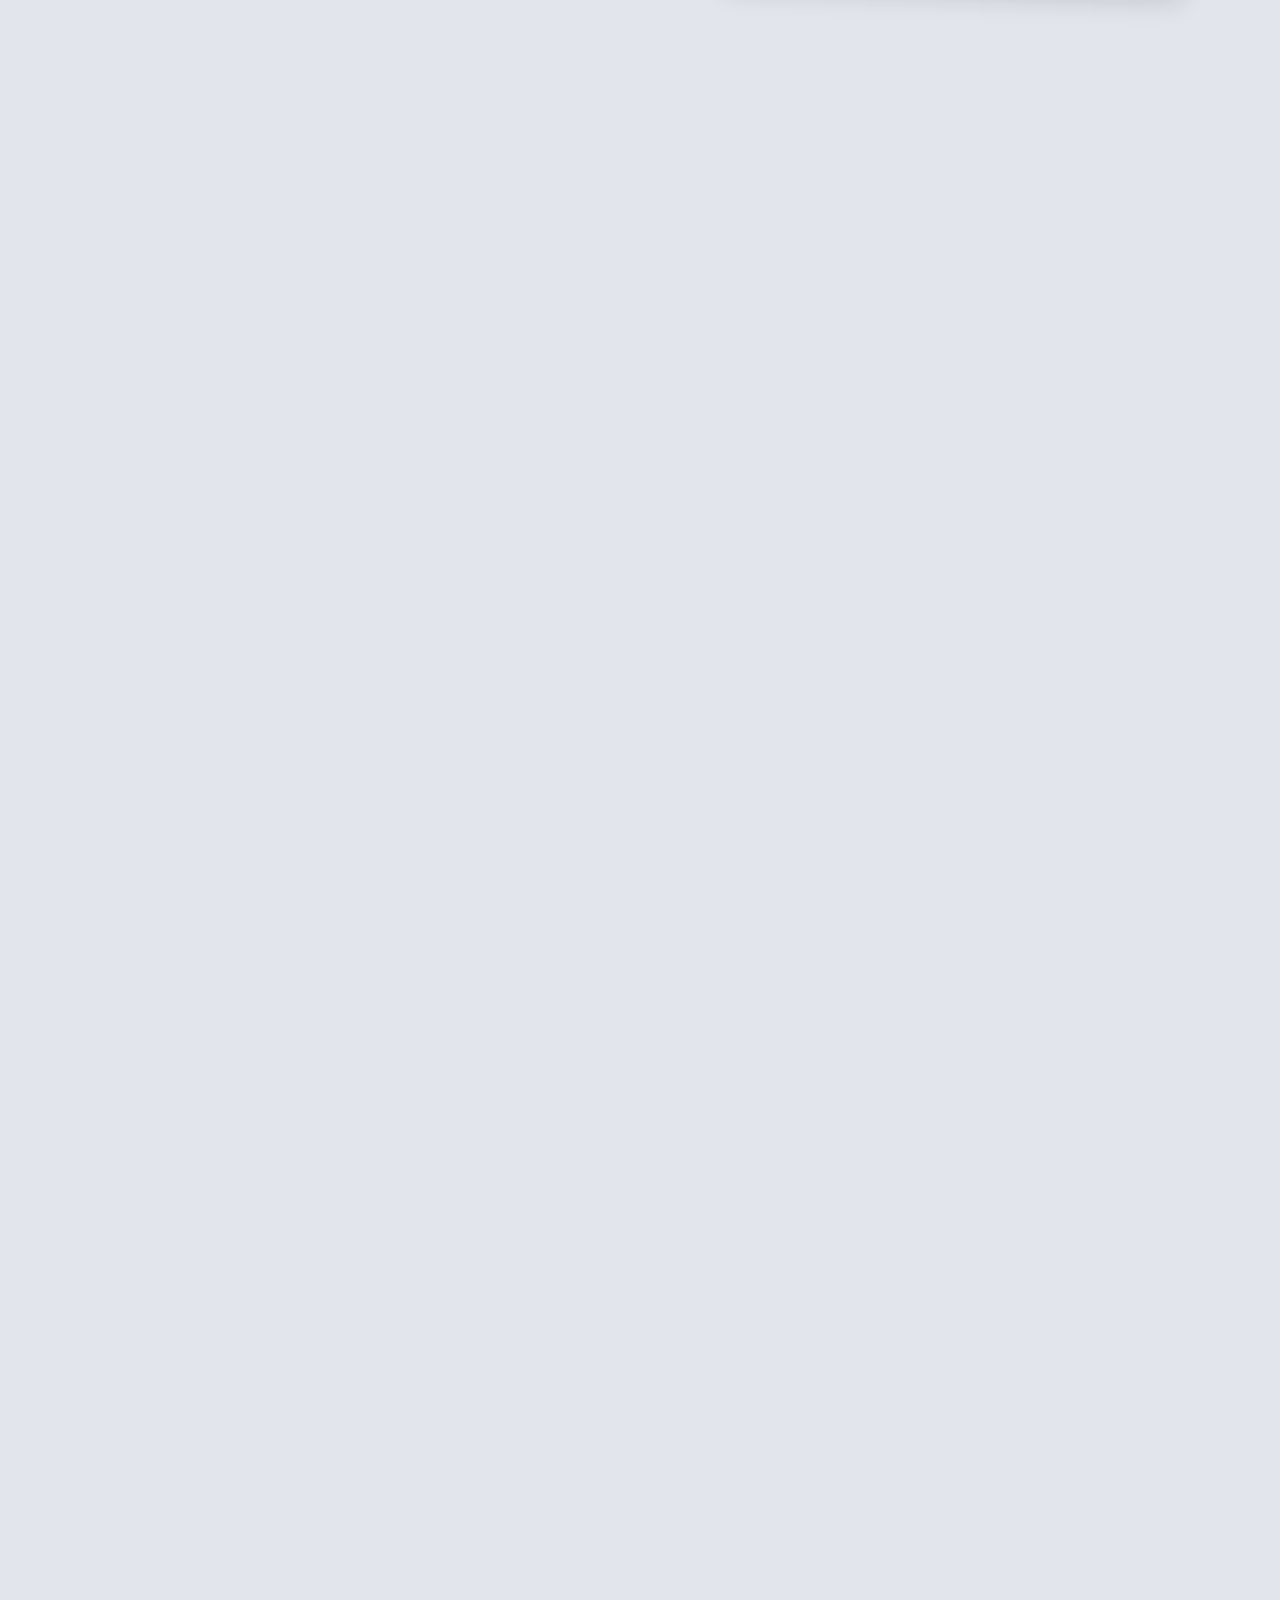
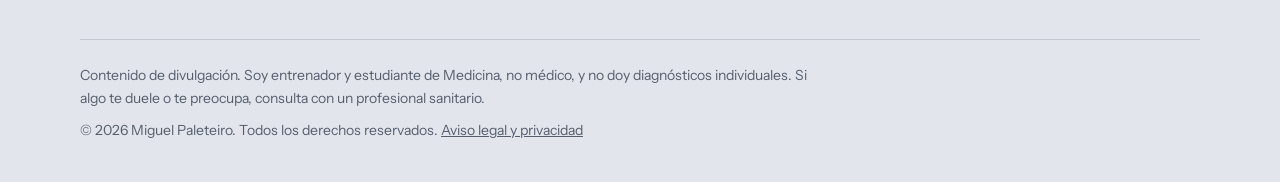
==== commit cc70e321: "Actualiza cómo funciona Entreno Adaptado y la privacidad de las invitaciones Co-Authored-By: Claude " ====
--- a/index.html
+++ b/index.html
@@ -493,7 +493,7 @@
           <p class="label">Próximamente</p>
           <h3 id="soon-t">Asesorías de entrenamiento y hábitos de vida</h3>
           <p>Todavía no están abiertas. Ahora mismo quiero crear una buena comunidad. Cuando llegue el momento, lo contaré primero en Instagram.</p>
-          <p>Mientras tanto, ya puedes ver tu primera semana de entrenamiento según tu objetivo, gratis.</p>
+          <p>Mientras tanto, ya puedes ver gratis tu primera semana de entrenamiento según tu objetivo, tus días y dónde entrenas: gimnasio, casa sin material o carrera.</p>
           <a class="btn solid" href="entreno/">Hacer el test gratis</a>
         </aside>
       </div>
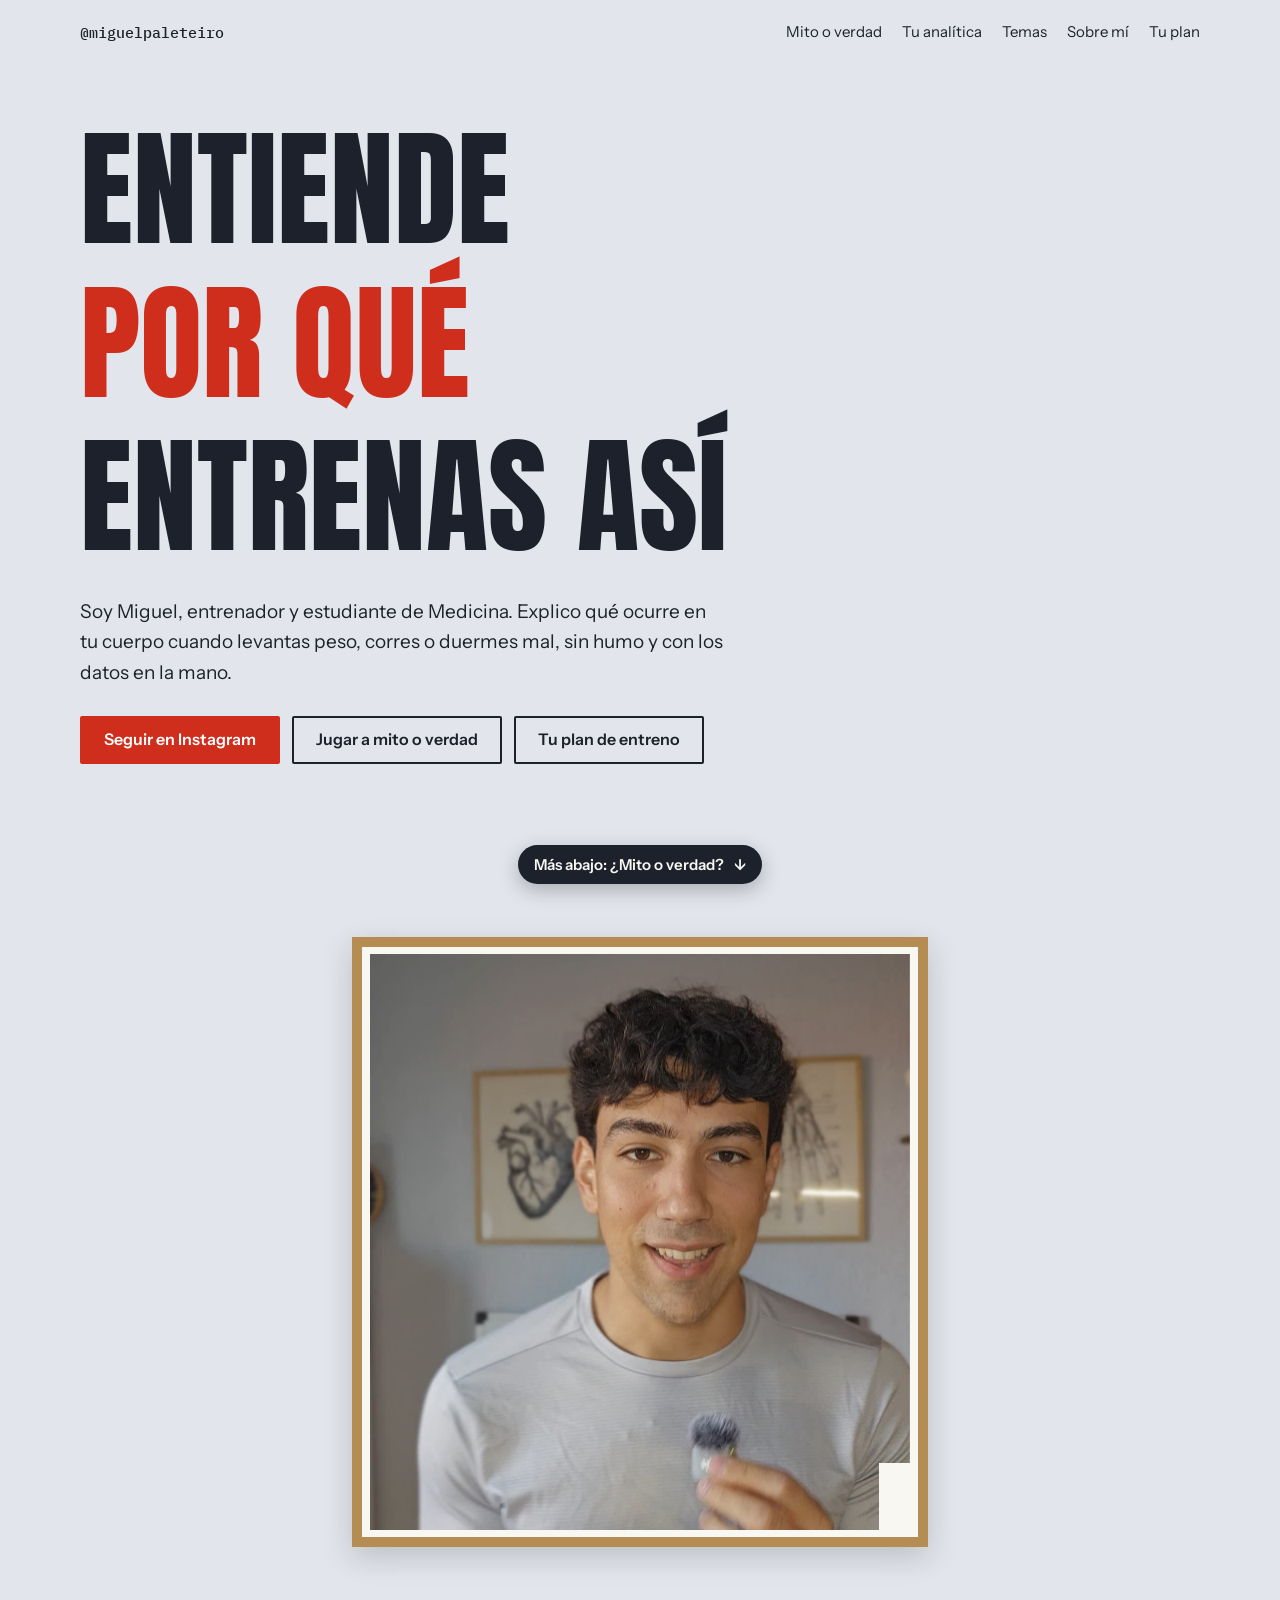
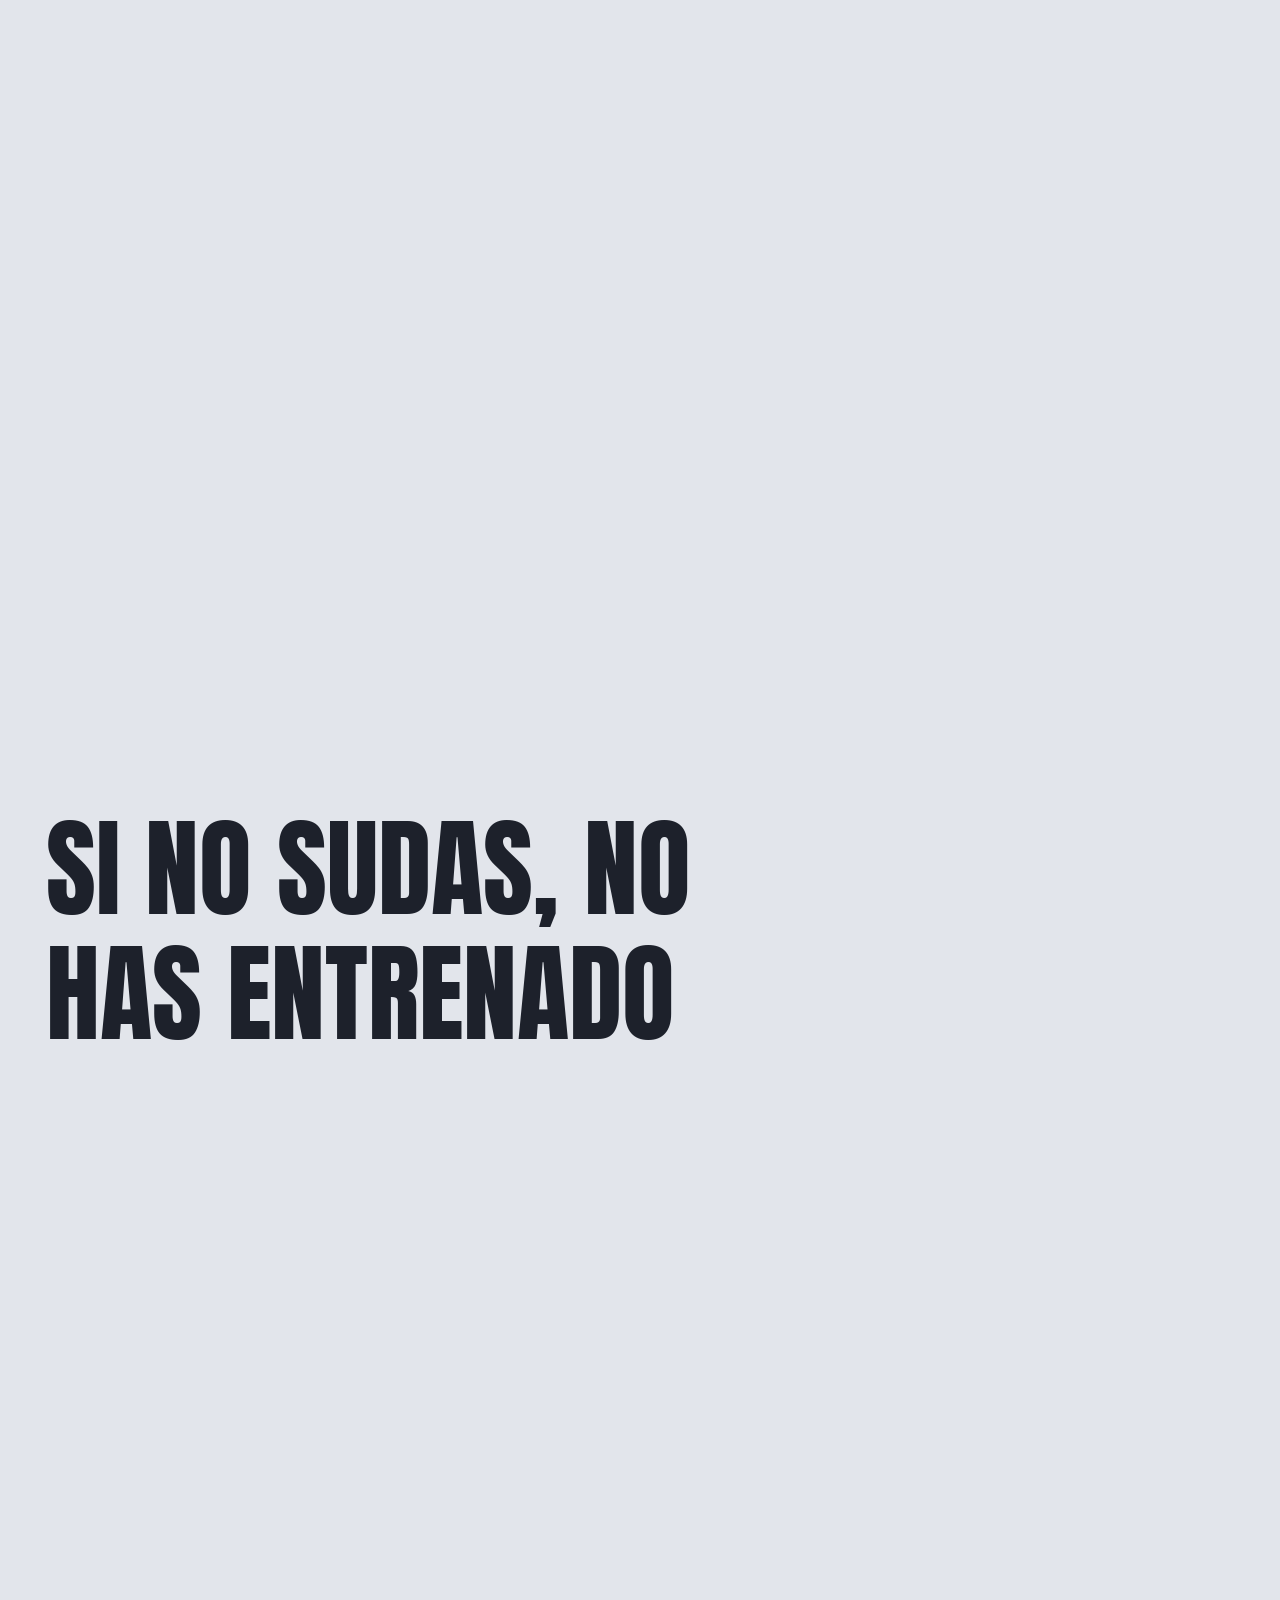
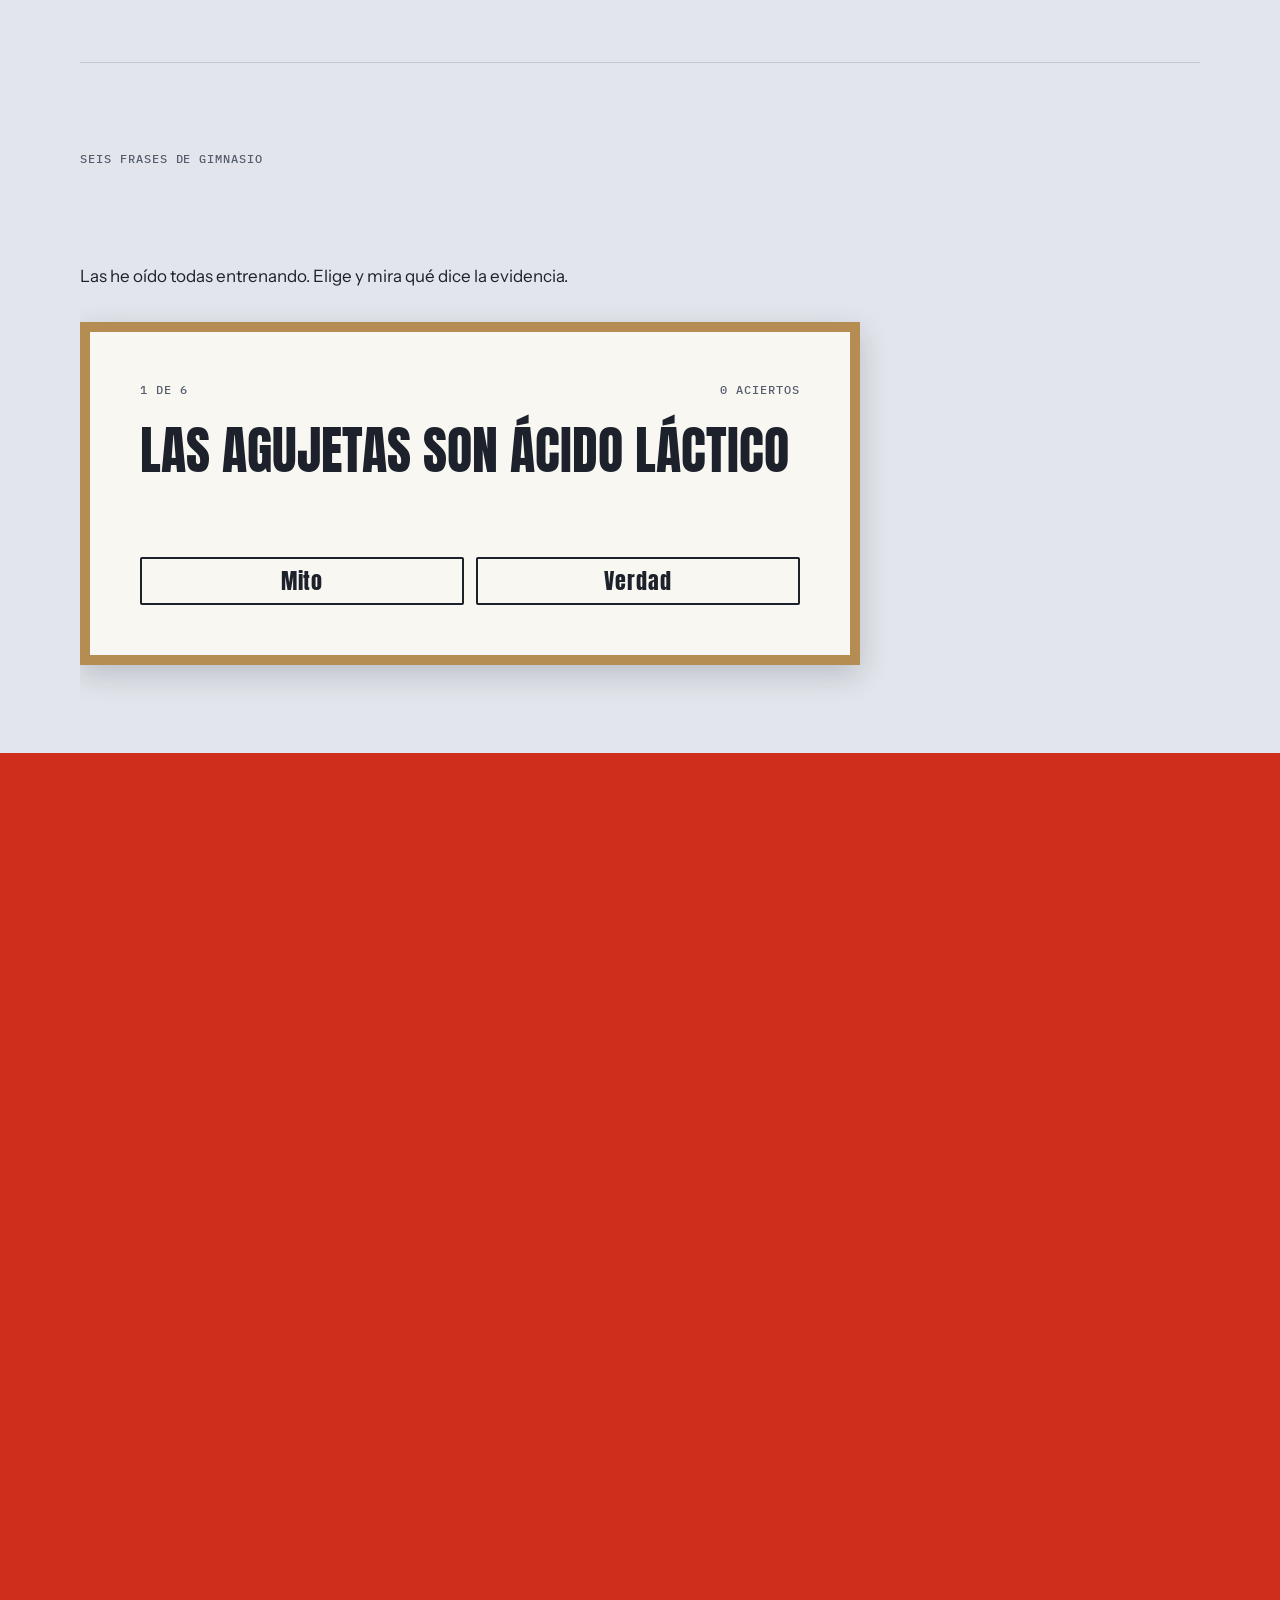
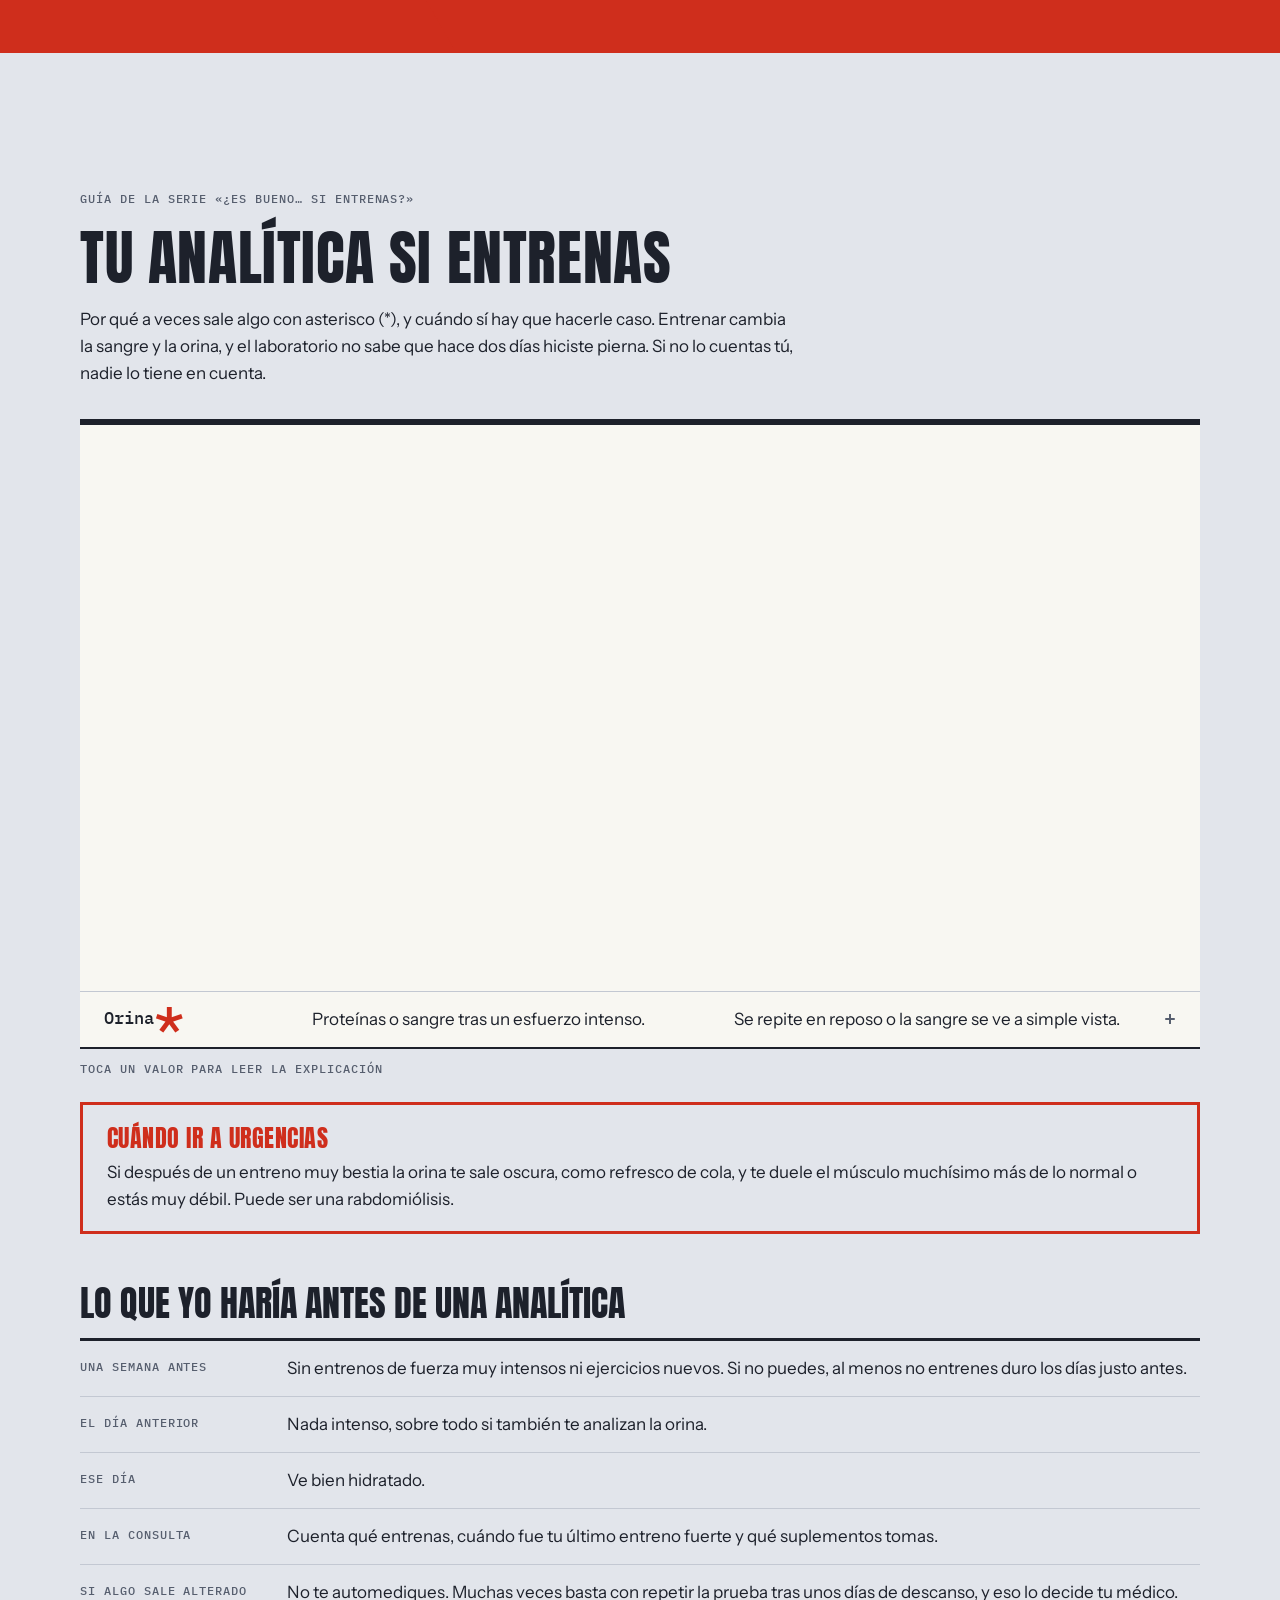
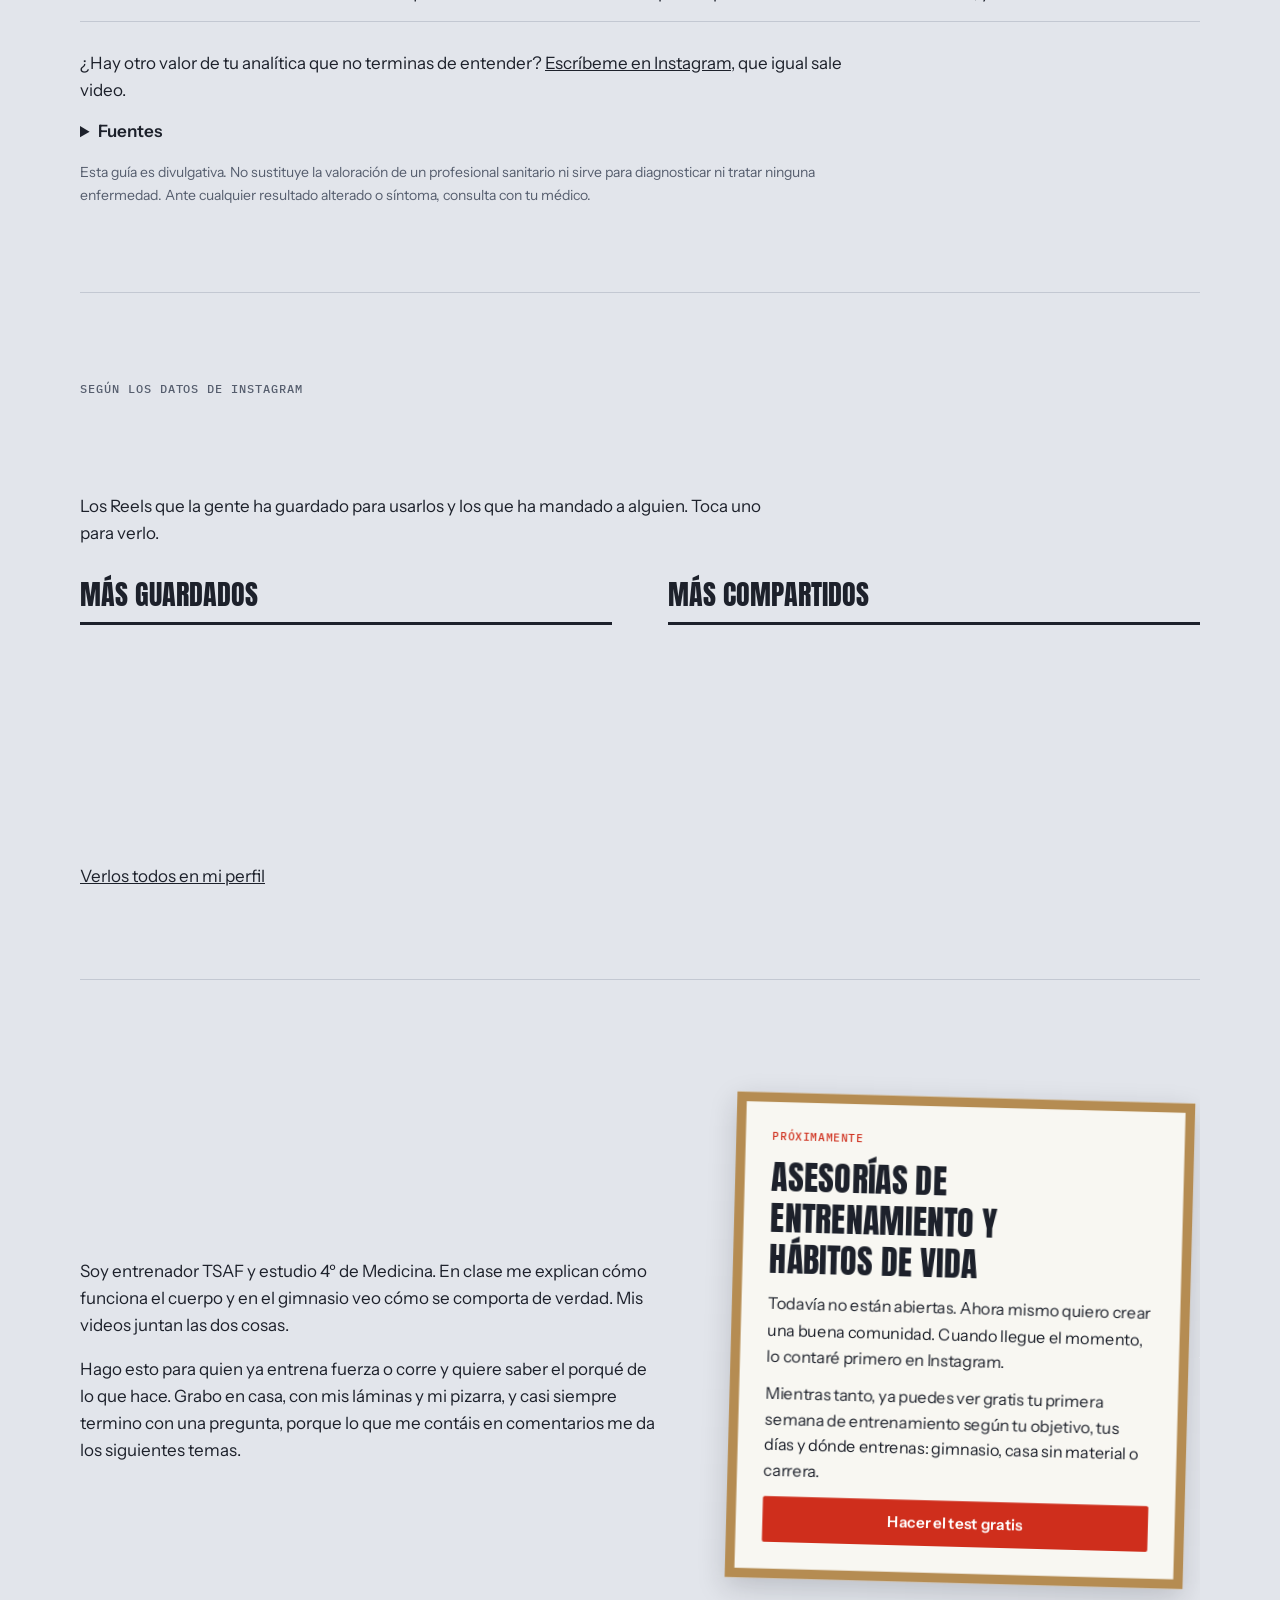
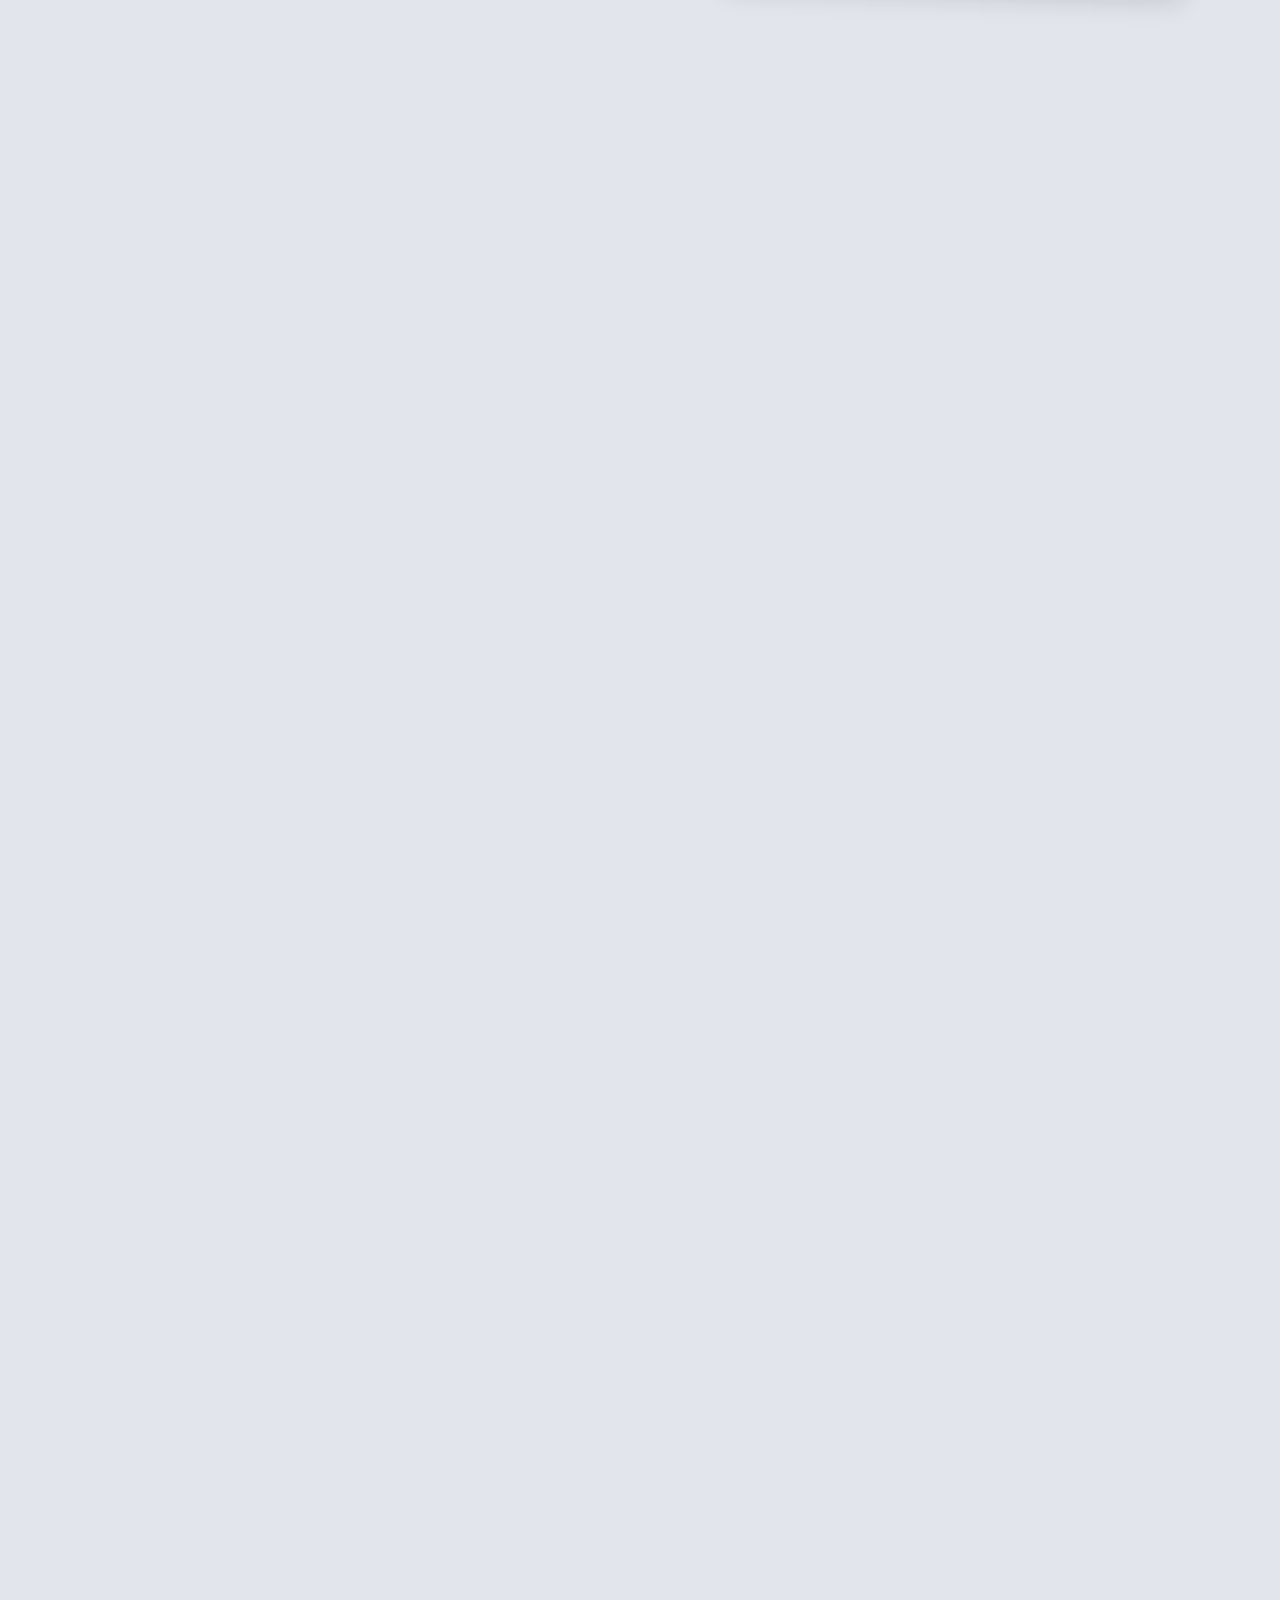
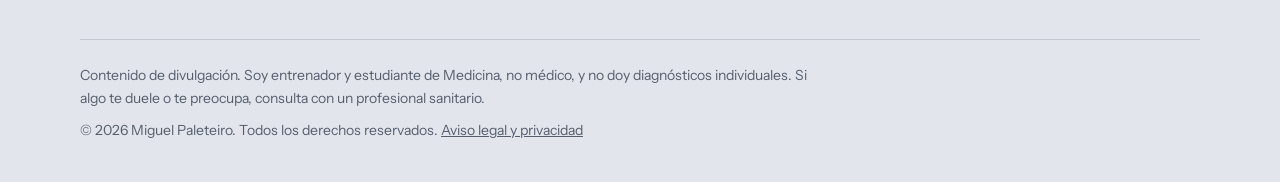
==== commit e86e6a9c: "Guía de scroll: botón «Más abajo» y barra de progreso en la web y en la app Co-Authored-By: Claude O" ====
--- a/index.html
+++ b/index.html
@@ -176,6 +176,15 @@
   html { scroll-behavior: auto; }
   .btn, .stamp { transition: none; animation: none; }
 }
+
+/* Guía de scroll: barra de progreso arriba y botón «Más abajo» */
+.progreso-lectura { position: fixed; top: 0; left: 0; height: 3px; width: 100%; background: var(--red); transform-origin: 0 50%; transform: scaleX(0); z-index: 60; pointer-events: none; }
+.mas-abajo { position: fixed; left: 50%; bottom: max(16px, env(safe-area-inset-bottom)); transform: translate(-50%, 0); z-index: 40; display: inline-flex; align-items: center; gap: 10px; max-width: calc(100vw - 32px); padding: 10px 16px; border: 0; border-radius: 999px; background: var(--ink); color: var(--plate); font: 600 .9375rem var(--body); box-shadow: 0 6px 20px rgba(0,0,0,.25); cursor: pointer; transition: opacity .25s, transform .25s; }
+.mas-abajo[hidden] { display: inline-flex; opacity: 0; transform: translate(-50%, 16px); pointer-events: none; }
+.mas-abajo .txt { overflow: hidden; text-overflow: ellipsis; white-space: nowrap; }
+.mas-abajo .flecha { display: inline-block; animation: baja 1.4s ease-in-out infinite; }
+@keyframes baja { 0%, 100% { transform: translateY(-2px); } 50% { transform: translateY(3px); } }
+@media (prefers-reduced-motion: reduce) { .mas-abajo .flecha { animation: none; } .mas-abajo { transition: none; } }
 /* Podio del top 3 */
 .rank ol.podium { display: grid; grid-template-columns: repeat(3, minmax(0, 1fr)); gap: 8px; align-items: end; margin-top: 20px; overflow: hidden; }
 .rank .podium li { display: grid; grid-template-columns: minmax(0, 1fr); justify-content: stretch; gap: 8px; align-items: end; min-width: 0; padding: 0; border: 0; text-align: center; }
@@ -896,5 +905,30 @@
   measure();
 })();
 </script>
+<script>
+/* Guía de scroll: dice qué hay más abajo y lo enseña con un toque. Desaparece al final. */
+(() => {
+  const barra = document.createElement('div'); barra.className = 'progreso-lectura'; barra.setAttribute('aria-hidden', 'true');
+  const btn = document.createElement('button'); btn.type = 'button'; btn.className = 'mas-abajo'; btn.hidden = true;
+  btn.innerHTML = '<span class="txt"></span><span class="flecha" aria-hidden="true">↓</span>';
+  document.body.append(barra, btn);
+  const titulos = [...document.querySelectorAll('main h2')];
+  let destino = null, pendiente = false;
+  const corto = (t) => (t.length > 34 ? t.slice(0, 32).trimEnd() + '…' : t);
+  function revisar() {
+    pendiente = false;
+    const alto = document.documentElement.scrollHeight - innerHeight;
+    barra.style.transform = `scaleX(${alto > 0 ? Math.min(1, scrollY / alto) : 1})`;
+    destino = titulos.find((h) => h.getBoundingClientRect().top > innerHeight * 0.8) || null;
+    const alFinal = scrollY >= alto - 60;
+    btn.hidden = !destino || alFinal;
+    if (destino) { btn.querySelector('.txt').textContent = 'Más abajo: ' + corto(destino.textContent.trim()); btn.setAttribute('aria-label', 'Bajar a ' + destino.textContent.trim()); }
+  }
+  const pedir = () => { if (!pendiente) { pendiente = true; setTimeout(revisar, 60); } };
+  addEventListener('scroll', pedir, { passive: true }); addEventListener('resize', pedir);
+  btn.addEventListener('click', () => destino && destino.closest('section, .about, .closing, div')?.scrollIntoView({ behavior: matchMedia('(prefers-reduced-motion: reduce)').matches ? 'auto' : 'smooth', block: 'start' }));
+  revisar();
+})();
+</script>
 </body>
 </html>
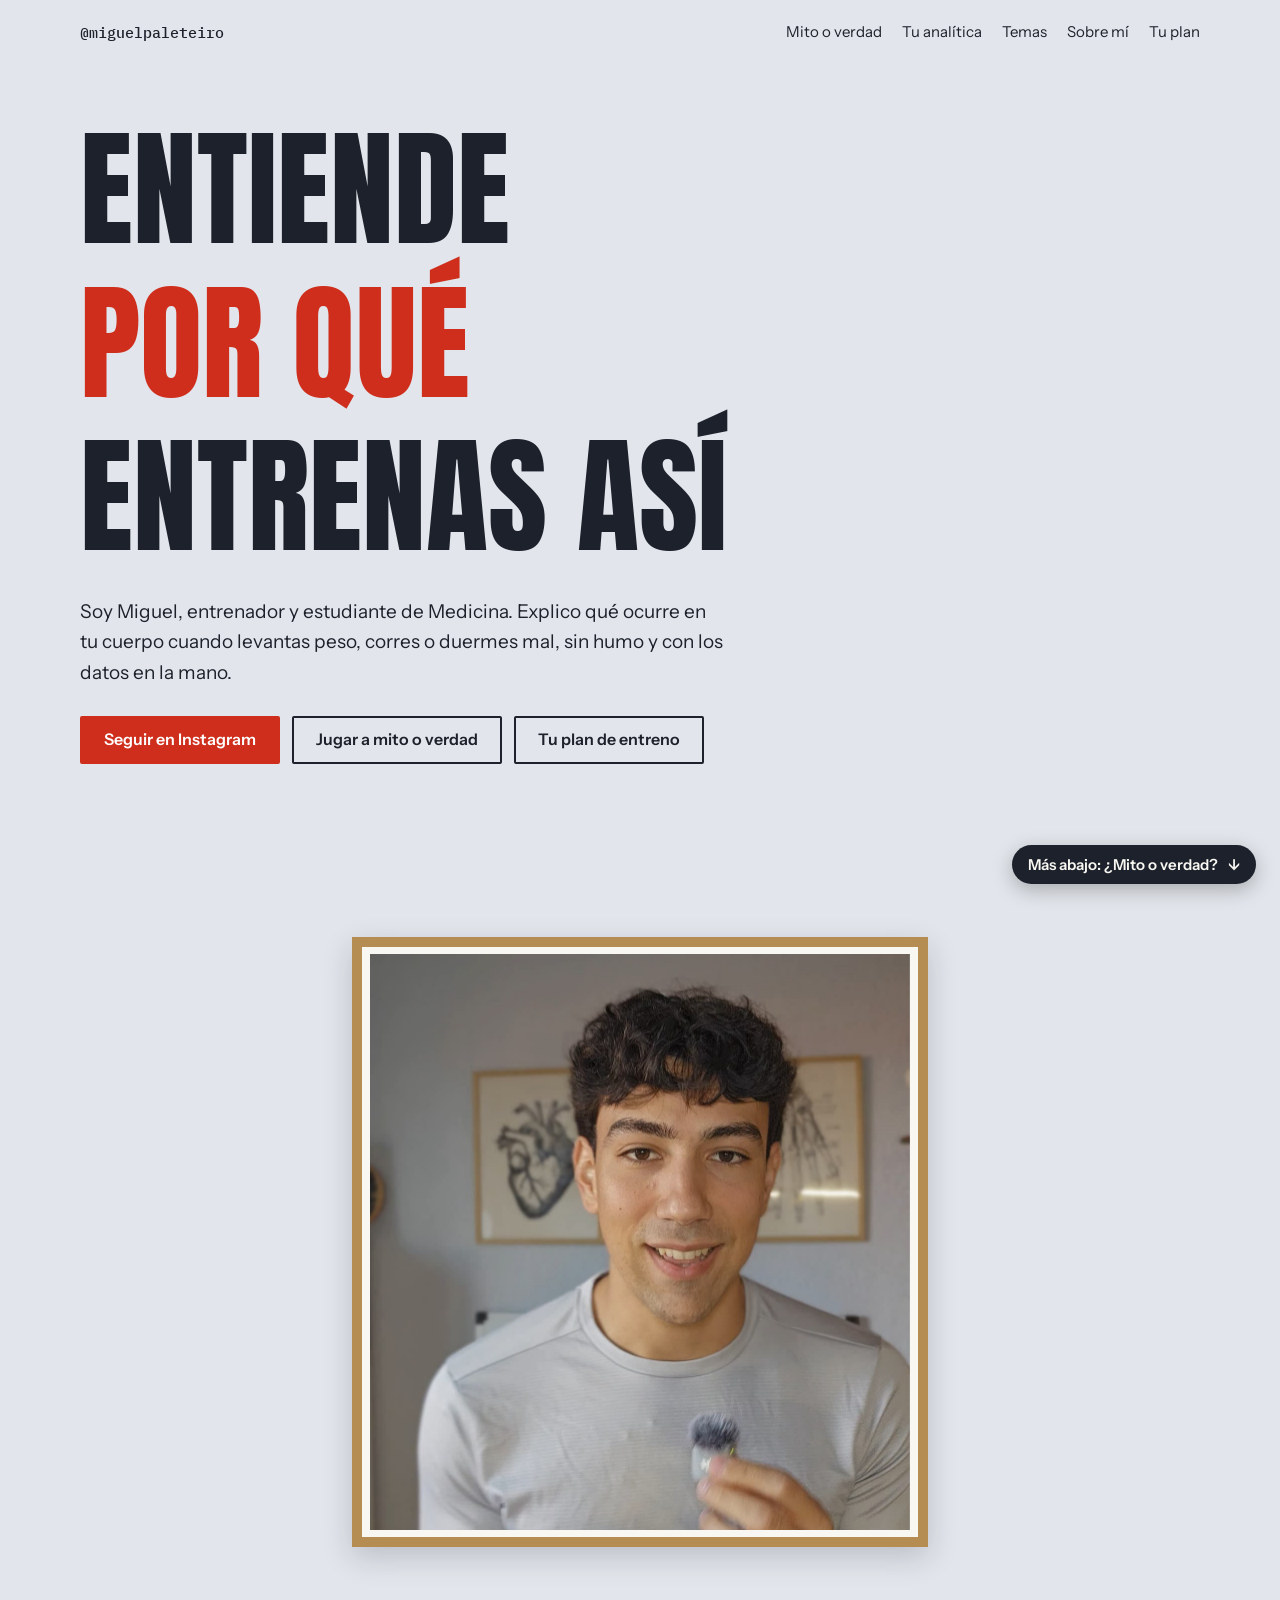
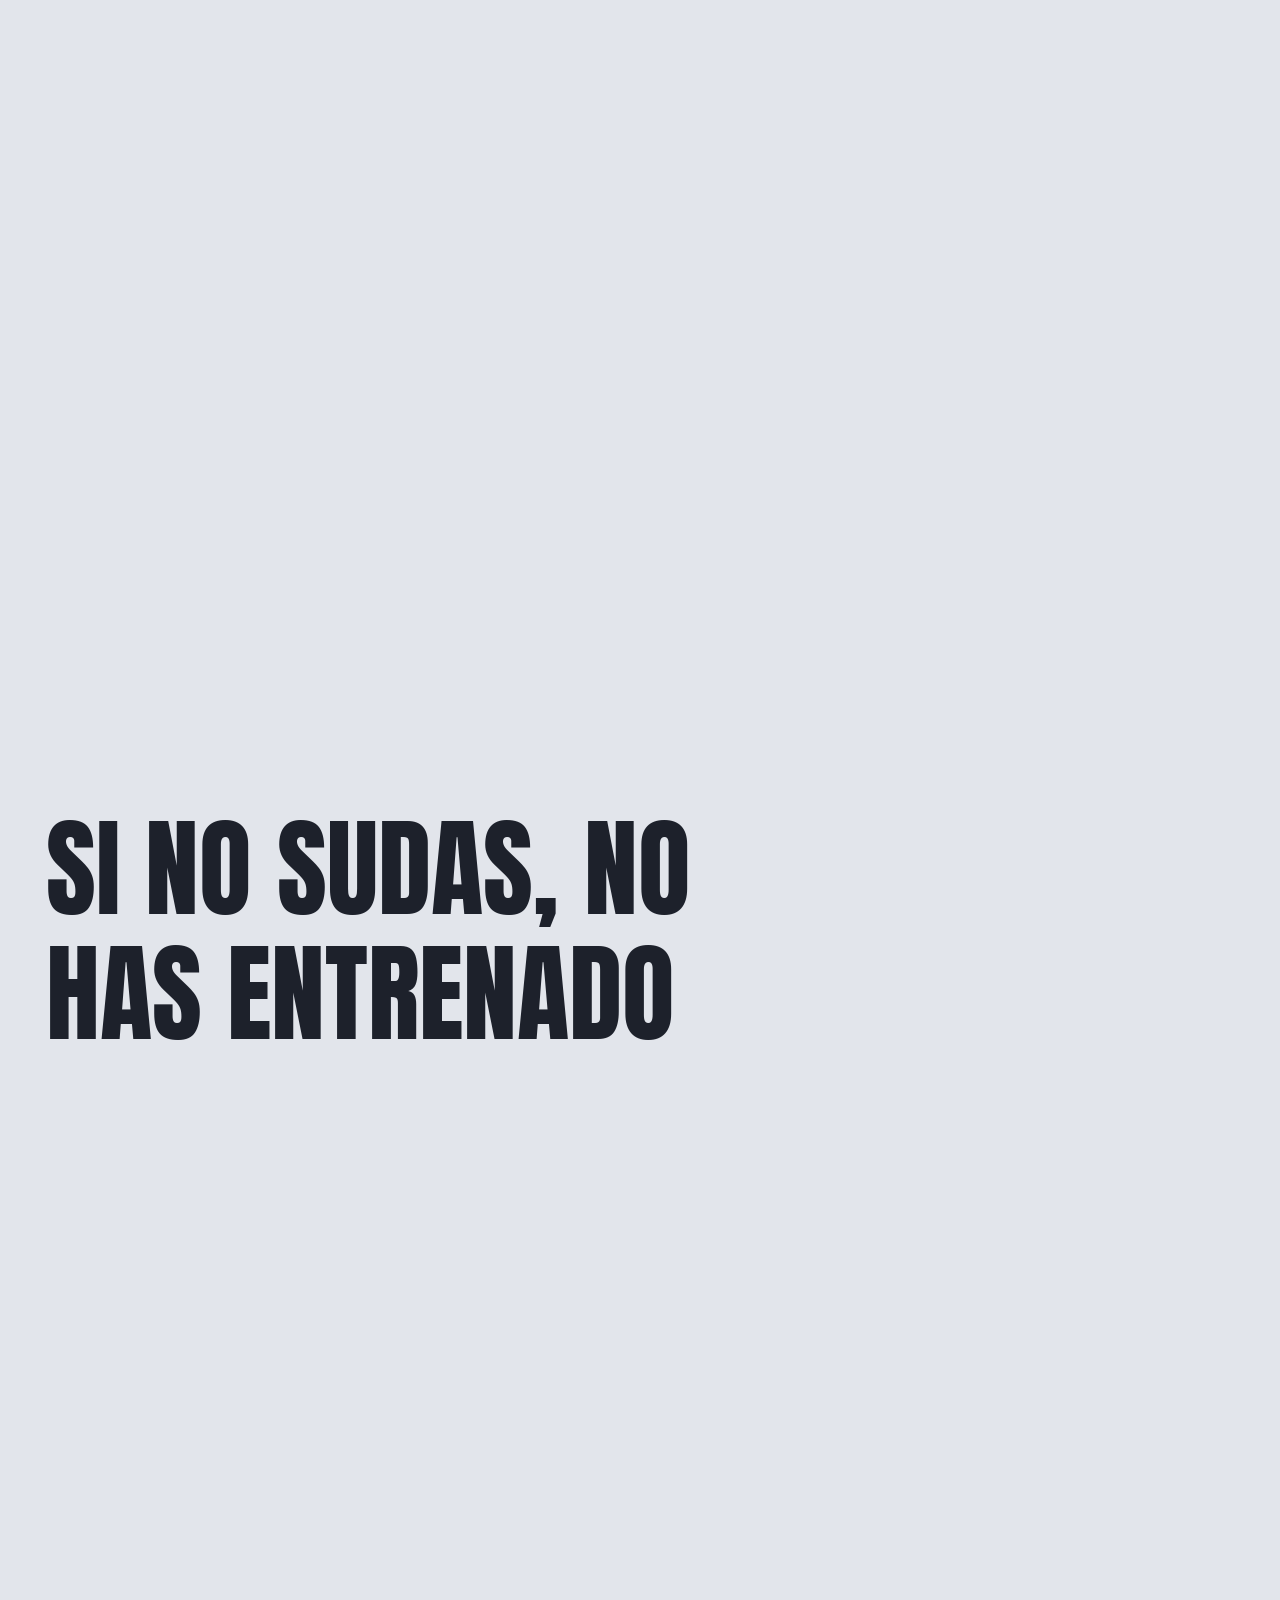
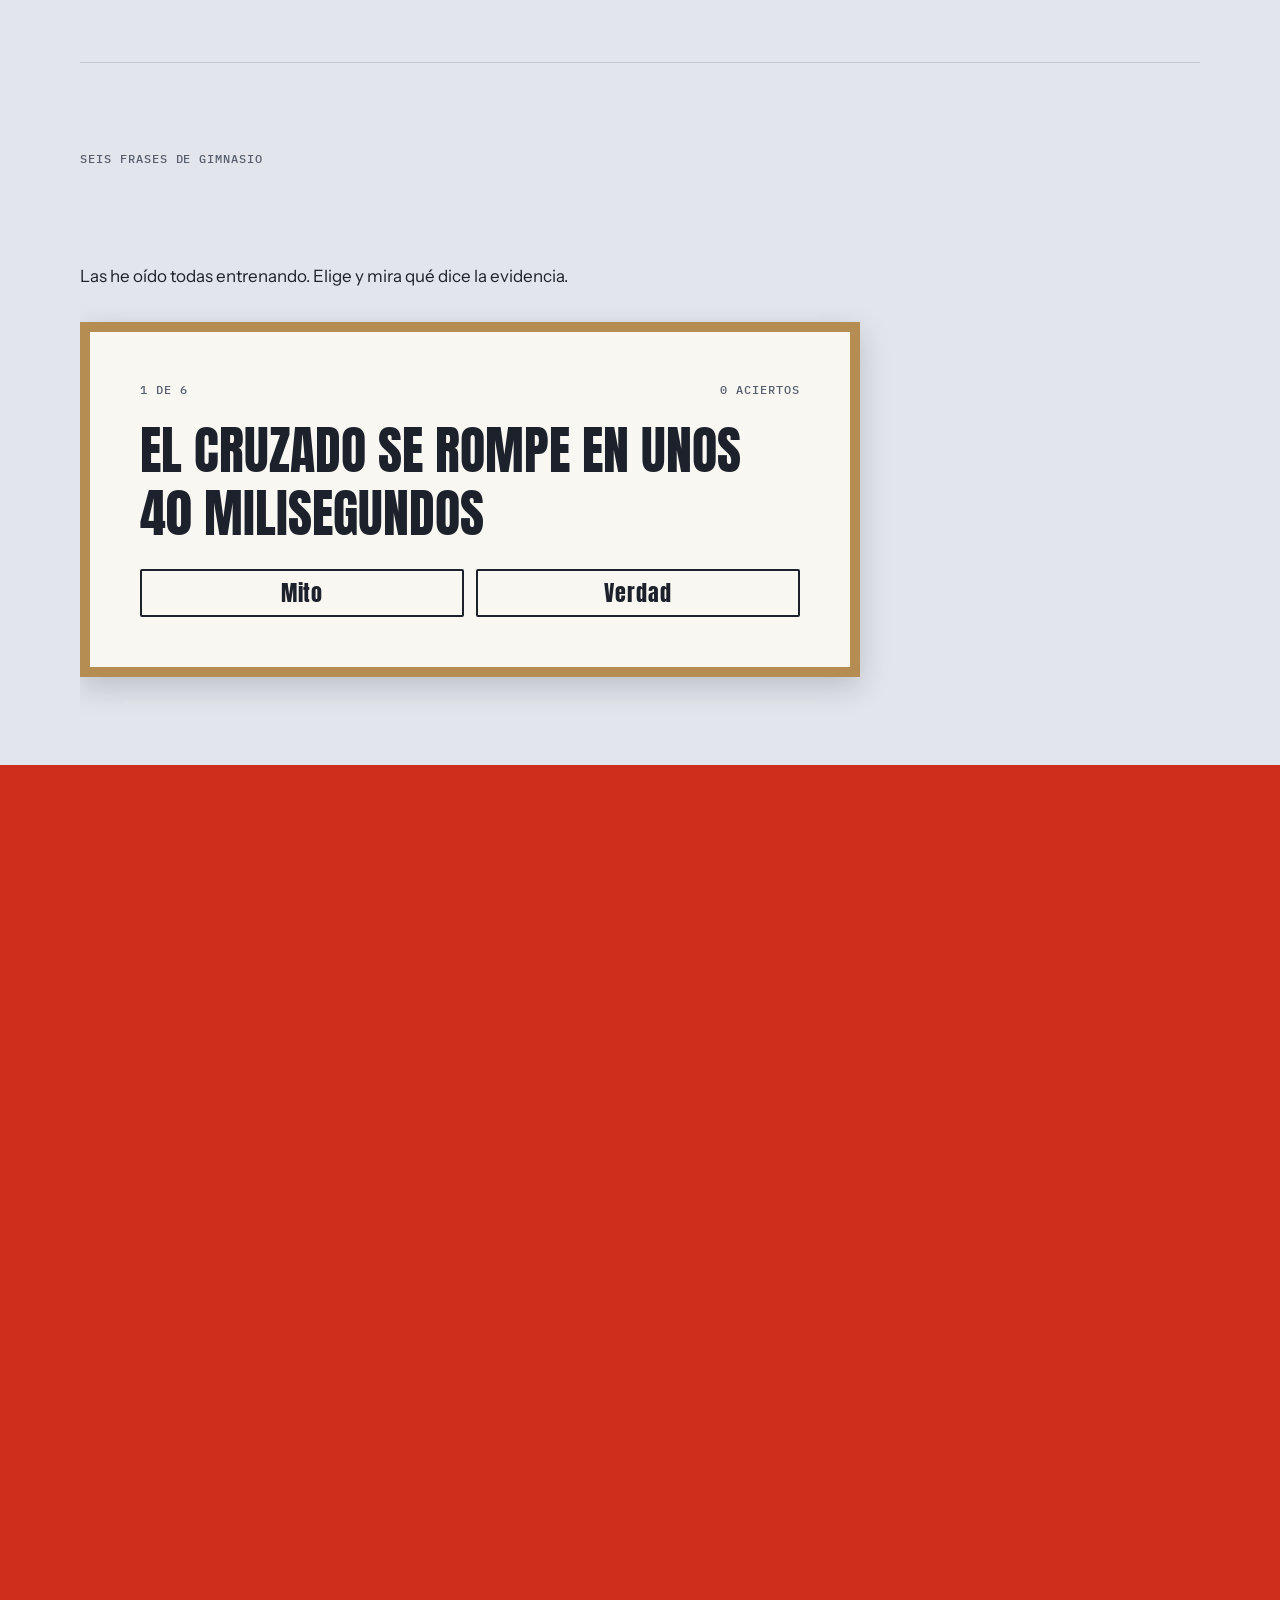
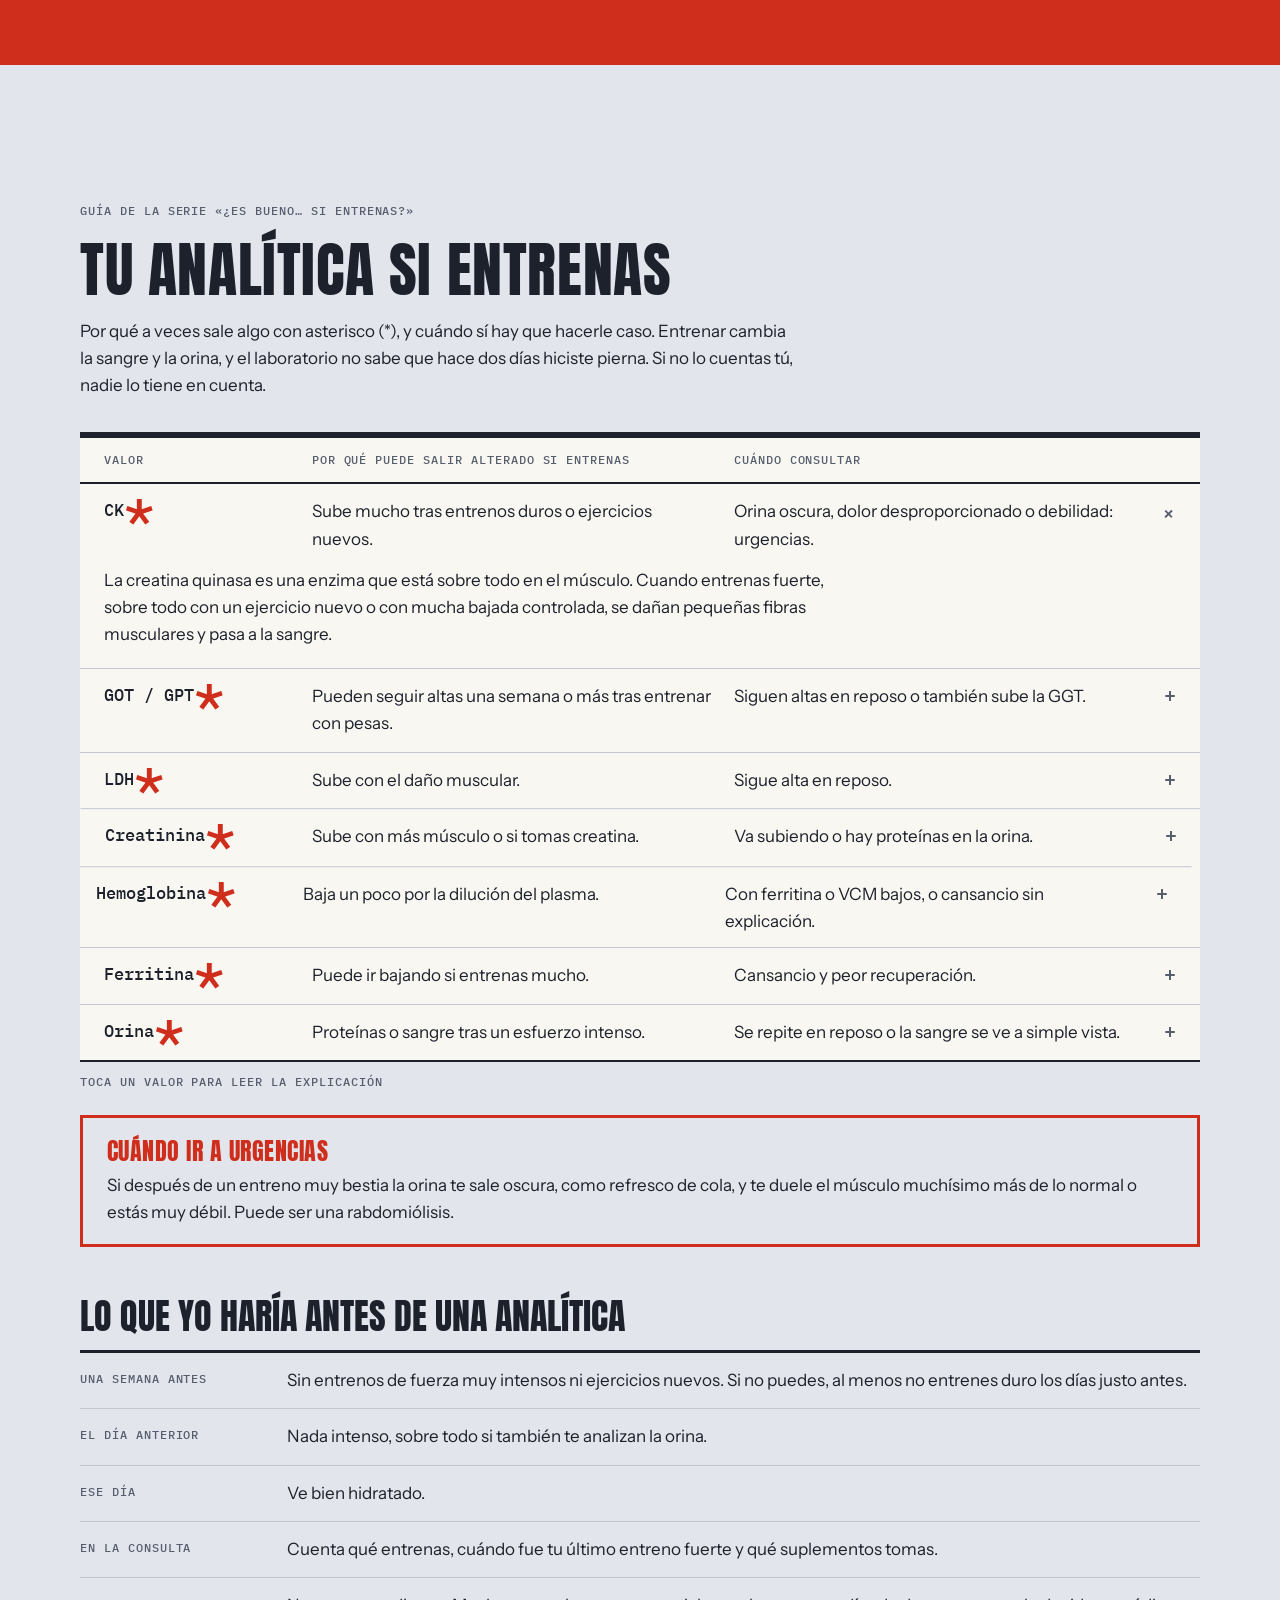
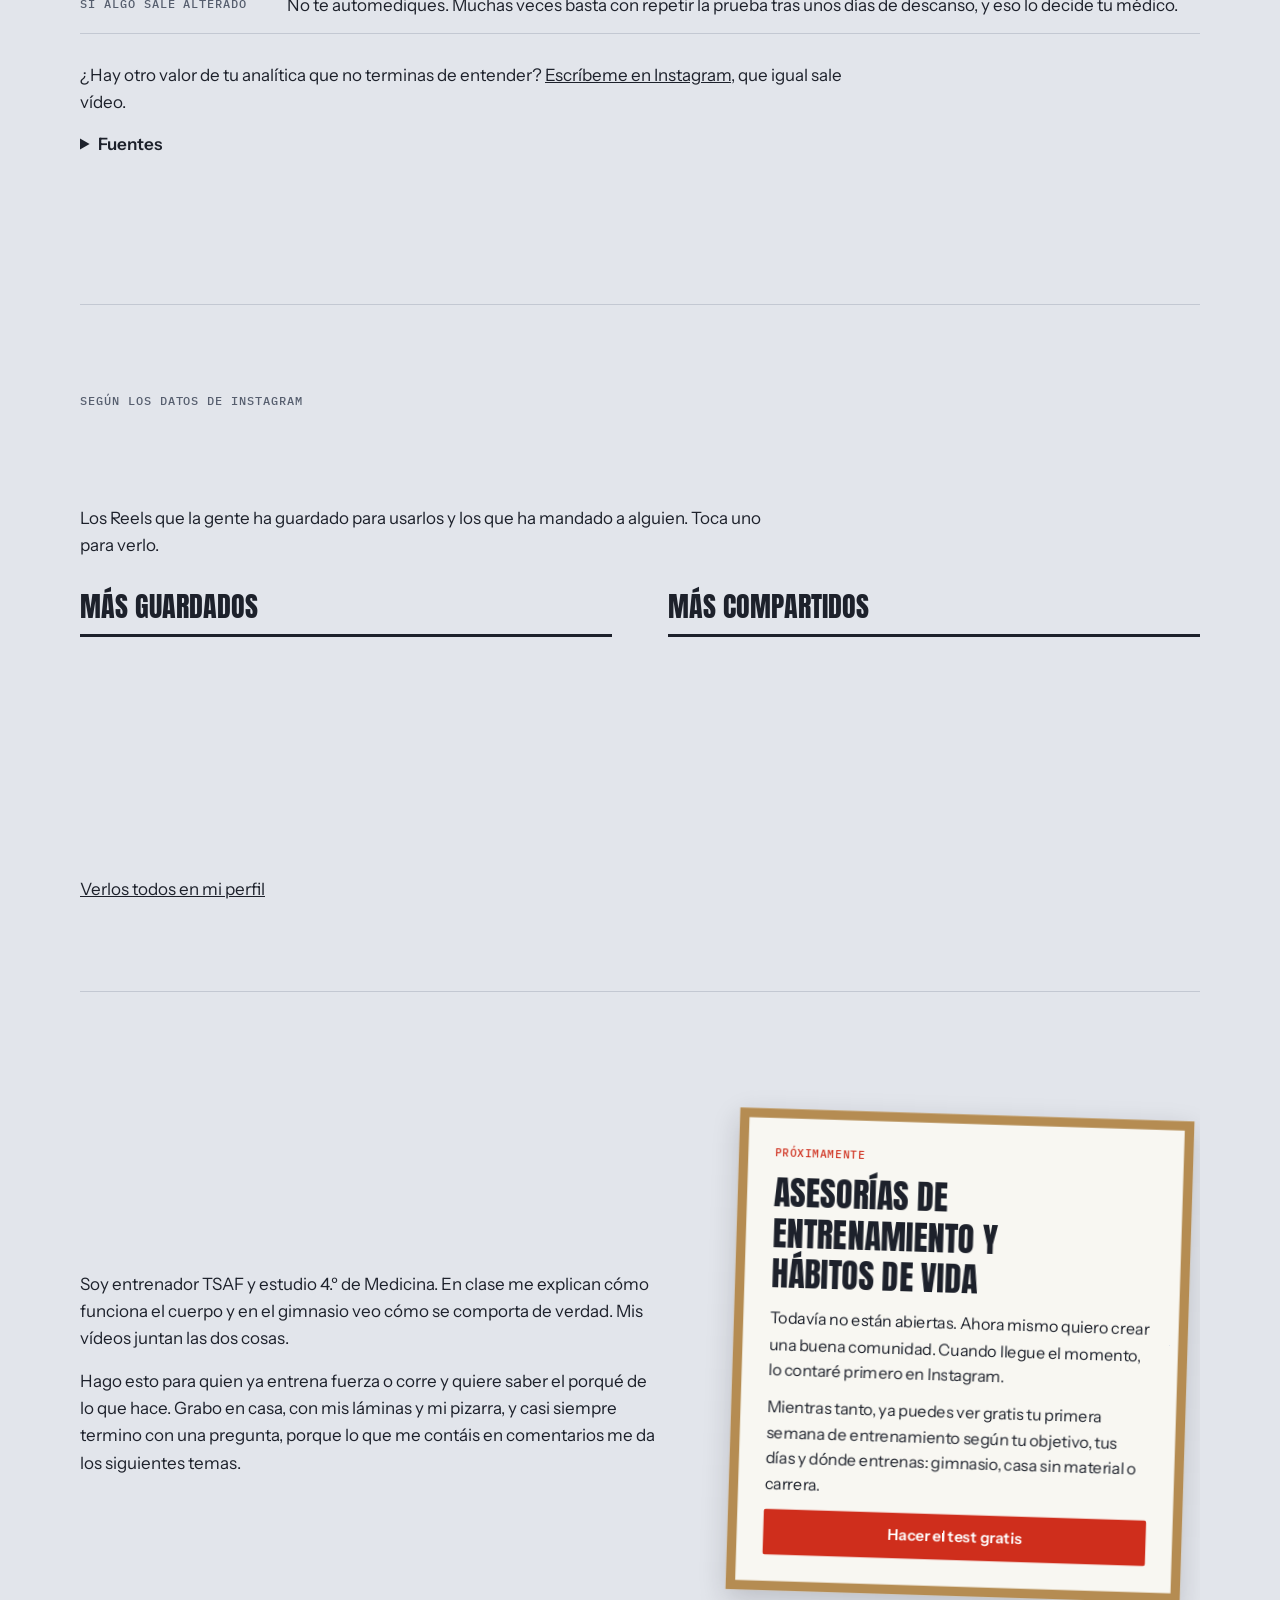
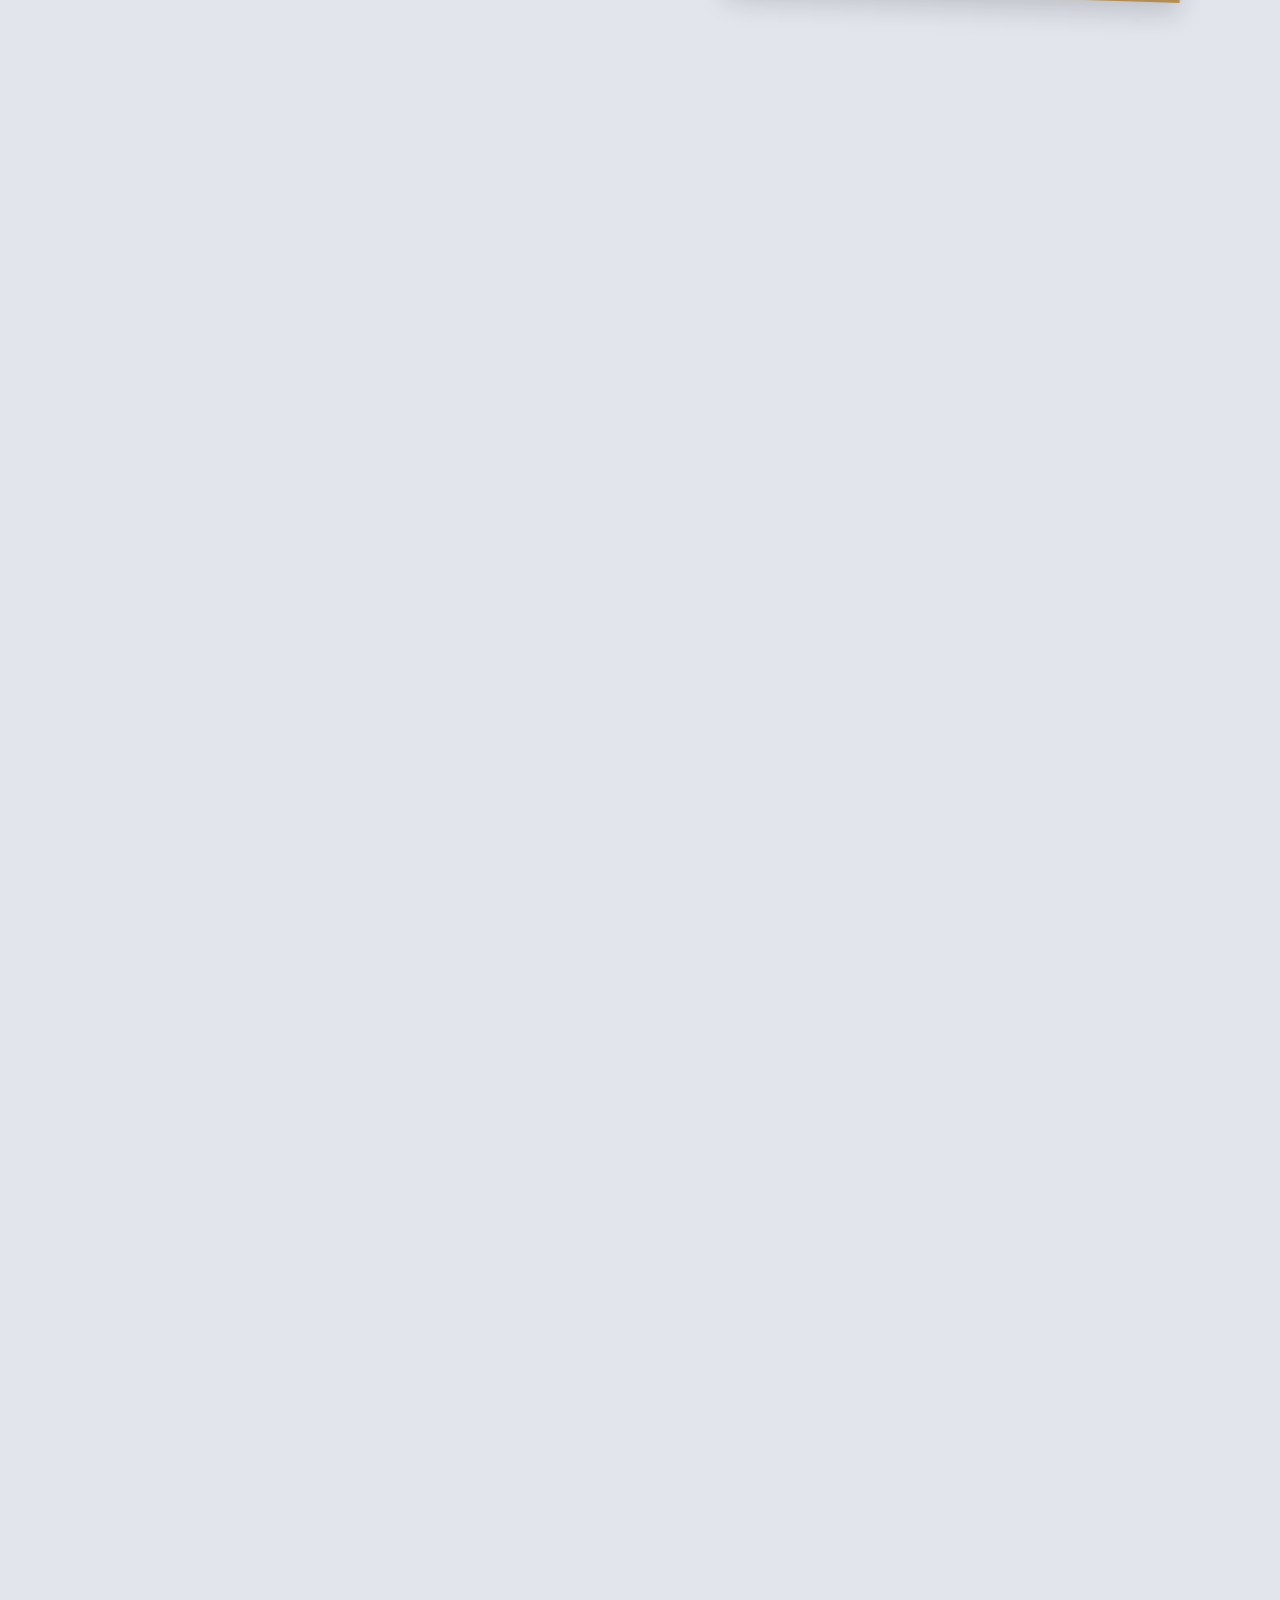
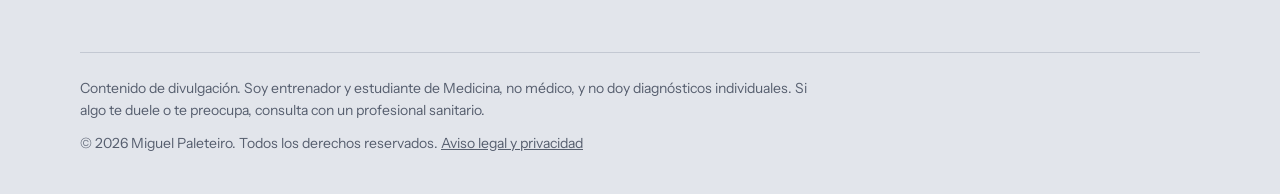
==== commit 424e1bcb: "Revisión de la web: icono, 404 propia, juego barajado, accesibilidad del título, botón «Más abajo» s" ====
--- a/index.html
+++ b/index.html
@@ -16,6 +16,9 @@
 <meta name="twitter:card" content="summary_large_image">
 <style>:root{color-scheme:light;padding-top:env(safe-area-inset-top,0px);padding-bottom:env(safe-area-inset-bottom,0px)}body{margin:0}img{max-width:100%}[hidden]{display:none!important}</style>
 <title>Miguel Paleteiro</title>
+<link rel="icon" href="data:image/svg+xml,%3Csvg xmlns=%22http://www.w3.org/2000/svg%22 viewBox=%220 0 64 64%22%3E%3Crect width=%2264%22 height=%2264%22 rx=%2212%22 fill=%22%23CF2E1C%22/%3E%3Ctext x=%2232%22 y=%2246%22 font-family=%22Arial Black,Arial,sans-serif%22 font-size=%2238%22 font-weight=%22900%22 text-anchor=%22middle%22 fill=%22%23FFFFFF%22%3EM%3C/text%3E%3C/svg%3E">
+<meta name="theme-color" content="#E2E5EB" media="(prefers-color-scheme: light)">
+<meta name="theme-color" content="#252933" media="(prefers-color-scheme: dark)">
 <link rel="stylesheet" href="fonts/fonts.css">
 <style>
 /* Layout: la pared de su set. Fotos y juego colgados como láminas en marco de roble; titulares como las portadas de sus Reels. */
@@ -184,6 +187,7 @@
 .mas-abajo .txt { overflow: hidden; text-overflow: ellipsis; white-space: nowrap; }
 .mas-abajo .flecha { display: inline-block; animation: baja 1.4s ease-in-out infinite; }
 @keyframes baja { 0%, 100% { transform: translateY(-2px); } 50% { transform: translateY(3px); } }
+@media (min-width: 761px) { .mas-abajo { left: auto; right: 24px; transform: none; } .mas-abajo[hidden] { transform: translateY(16px); } }
 @media (prefers-reduced-motion: reduce) { .mas-abajo .flecha { animation: none; } .mas-abajo { transition: none; } }
 /* Podio del top 3 */
 .rank ol.podium { display: grid; grid-template-columns: repeat(3, minmax(0, 1fr)); gap: 8px; align-items: end; margin-top: 20px; overflow: hidden; }
@@ -291,7 +295,7 @@
           <span class="dot" style="left:84%;top:32%" aria-hidden="true">3</span>
         </div>
         <ol class="legend">
-          <li><b>1</b><span>Lámina del corazón. Estudio 4º de Medicina.</span></li>
+          <li><b>1</b><span>Lámina del corazón. Estudio 4.º de Medicina.</span></li>
           <li><b>2</b><span>Ropa de entrenar. Entrenador personal titulado (TSAF).</span></li>
           <li><b>3</b><span>Lámina de la mano. Si cuento un dato, cuento de dónde sale.</span></li>
         </ol>
@@ -442,7 +446,7 @@
       </div>
 
       <div class="lab-foot">
-        <p>¿Hay otro valor de tu analítica que no terminas de entender? <a href="https://www.instagram.com/miguelpaleteiro/">Escríbeme en Instagram</a>, que igual sale video.</p>
+        <p>¿Hay otro valor de tu analítica que no terminas de entender? <a href="https://www.instagram.com/miguelpaleteiro/">Escríbeme en Instagram</a>, que igual sale vídeo.</p>
         <details class="sources">
           <summary>Fuentes</summary>
           <ol>
@@ -495,7 +499,7 @@
         <div class="copy">
           <p class="label">Sobre mí</p>
           <h2 id="sobre-t">Del gimnasio a la facultad, y vuelta</h2>
-          <p>Soy entrenador TSAF y estudio 4º de Medicina. En clase me explican cómo funciona el cuerpo y en el gimnasio veo cómo se comporta de verdad. Mis videos juntan las dos cosas.</p>
+          <p>Soy entrenador TSAF y estudio 4.º de Medicina. En clase me explican cómo funciona el cuerpo y en el gimnasio veo cómo se comporta de verdad. Mis vídeos juntan las dos cosas.</p>
           <p>Hago esto para quien ya entrena fuerza o corre y quiere saber el porqué de lo que hace. Grabo en casa, con mis láminas y mi pizarra, y casi siempre termino con una pregunta, porque lo que me contáis en comentarios me da los siguientes temas.</p>
         </div>
         <aside class="soon frame" aria-labelledby="soon-t">
@@ -510,7 +514,7 @@
 
     <section class="closing" aria-labelledby="cierre-t">
       <h2 id="cierre-t">¿Qué te gustaría entender de tu cuerpo?</h2>
-      <p>Cuéntamelo en los comentarios de cualquier Reel. Las mejores preguntas acaban siendo el siguiente video.</p>
+      <p>Cuéntamelo en los comentarios de cualquier Reel. Las mejores preguntas acaban siendo el siguiente vídeo.</p>
       <div class="actions"><a class="btn solid" href="https://www.instagram.com/miguelpaleteiro/">Ir a @miguelpaleteiro</a></div>
     </section>
   </main>
@@ -527,7 +531,7 @@
     w: "El lactato vuelve a niveles normales en unos 30 a 60 minutos. Las agujetas aparecen entre 24 y 72 horas después, así que las fechas no cuadran. Se asocian a microdaño muscular e inflamación, sobre todo al bajar el peso.",
     s: "Schwane et al., 1983, Medicine & Science in Sports & Exercise" },
   { c: "El cruzado se rompe en unos 40 milisegundos", a: "verdad",
-    w: "Al analizar en video roturas reales, la rodilla se va hacia dentro y gira en los primeros 40 ms tras apoyar. Es más rápido que un parpadeo, y por eso frenar y aterrizar con la rodilla alineada se entrena antes.",
+    w: "Al analizar en vídeo roturas reales, la rodilla se va hacia dentro y gira en los primeros 40 ms tras apoyar. Es más rápido que un parpadeo, y por eso frenar y aterrizar con la rodilla alineada se entrena antes.",
     s: "Koga et al., 2010, American Journal of Sports Medicine" },
   { c: "Hacer abdominales quema la grasa de la barriga", a: "mito",
     w: "En un ensayo, seis semanas de abdominales no redujeron la grasa de la zona. Fortalecen el abdomen, pero no eliges de dónde pierdes grasa.",
@@ -543,6 +547,9 @@
     s: "McHugh, 2003, Scandinavian Journal of Medicine & Science in Sports" }
 ];
 const $ = id => document.getElementById(id);
+/* Orden al azar en cada partida: si no, las respuestas se adivinan por el orden */
+function barajar() { for (let k = ITEMS.length - 1; k > 0; k--) { const j = Math.floor(Math.random() * (k + 1)); [ITEMS[k], ITEMS[j]] = [ITEMS[j], ITEMS[k]]; } }
+barajar();
 let i = 0, hits = 0, done = false;
 const scoreText = () => hits + (hits === 1 ? " acierto" : " aciertos");
 
@@ -590,7 +597,7 @@
 $("btn-mito").addEventListener("click", () => answer("mito"));
 $("btn-verdad").addEventListener("click", () => answer("verdad"));
 $("next").addEventListener("click", () => {
-  if (i >= ITEMS.length) { i = 0; hits = 0; render(); return; }
+  if (i >= ITEMS.length) { barajar(); i = 0; hits = 0; render(); return; }
   if (i === ITEMS.length - 1) { finish(); return; }
   i++; render();
 });
@@ -647,6 +654,7 @@
 
   /* Portada: las lineas se separan al bajar */
   var h1 = q('.hero h1');
+  h1.setAttribute('aria-label', h1.textContent.replace(/\s+/g, ' ').trim());
   var parts = Array.prototype.slice.call(h1.childNodes);
   h1.textContent = '';
   var lines = [];
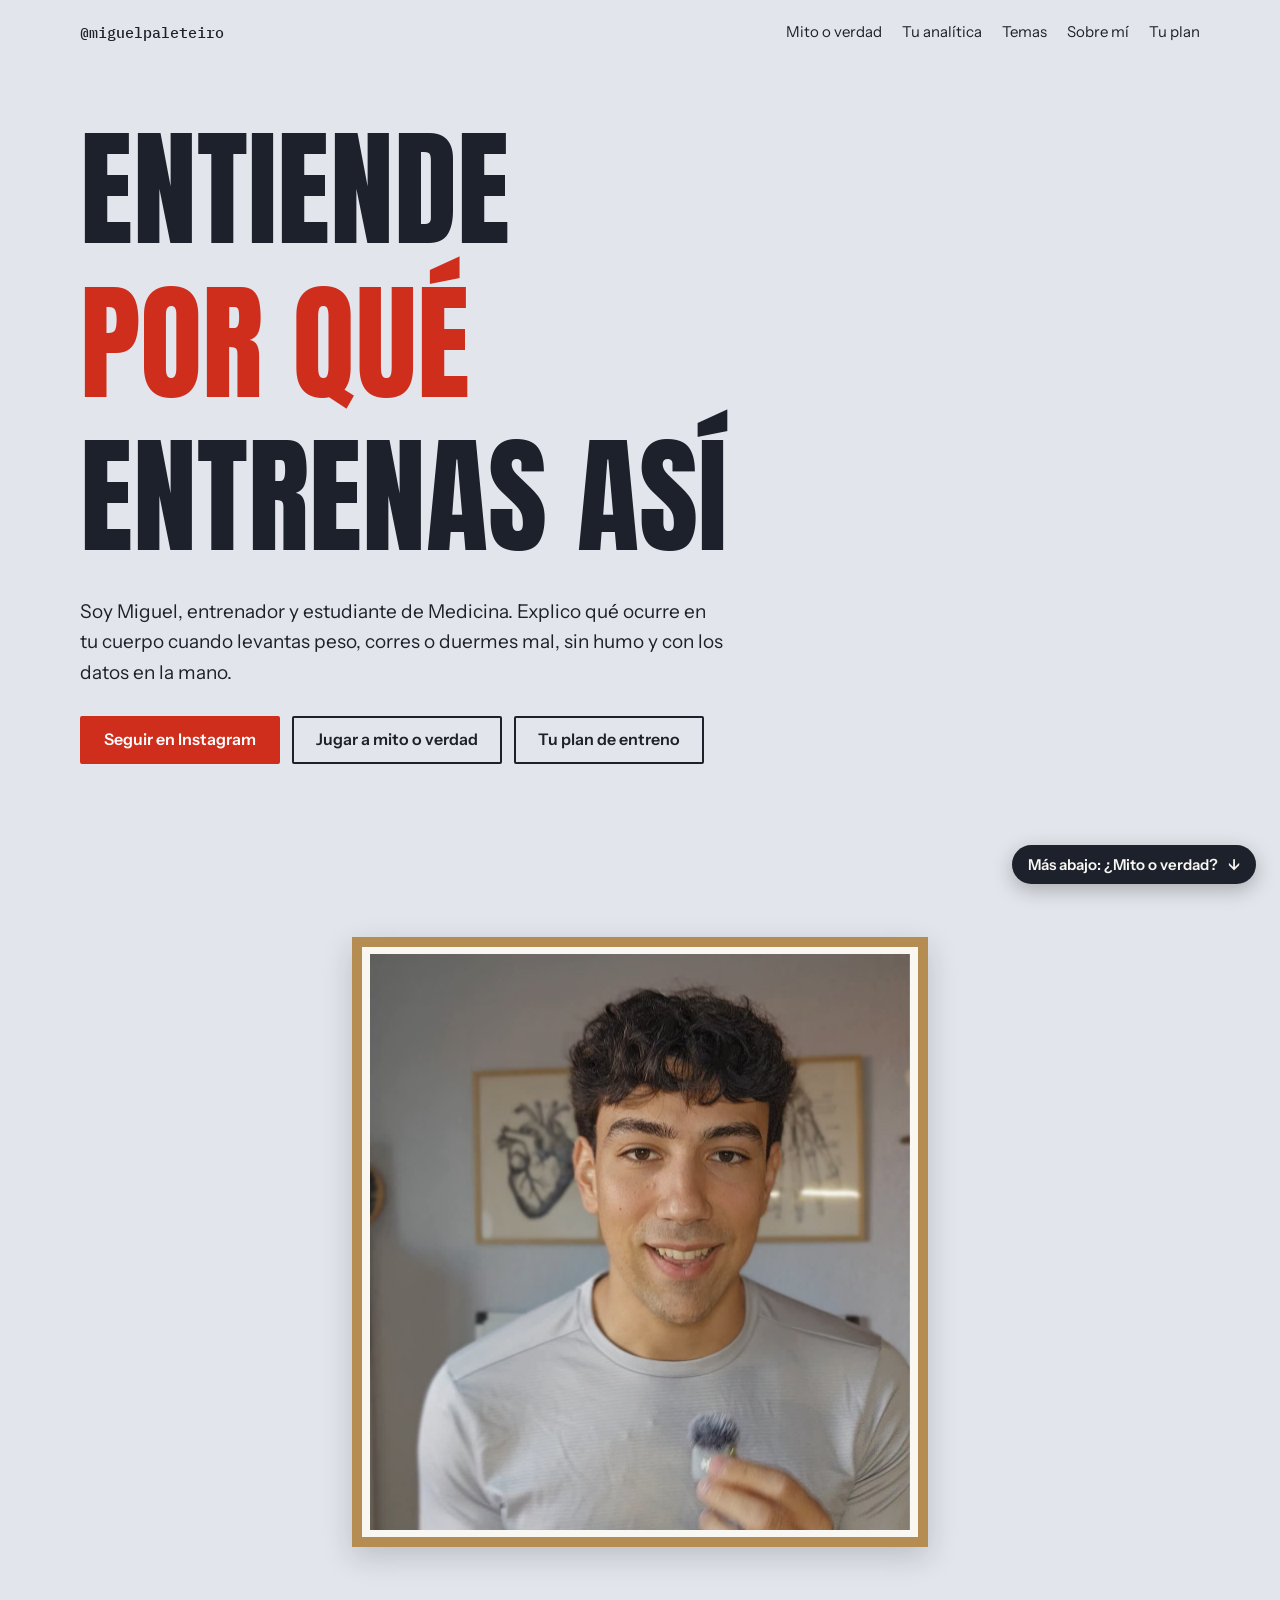
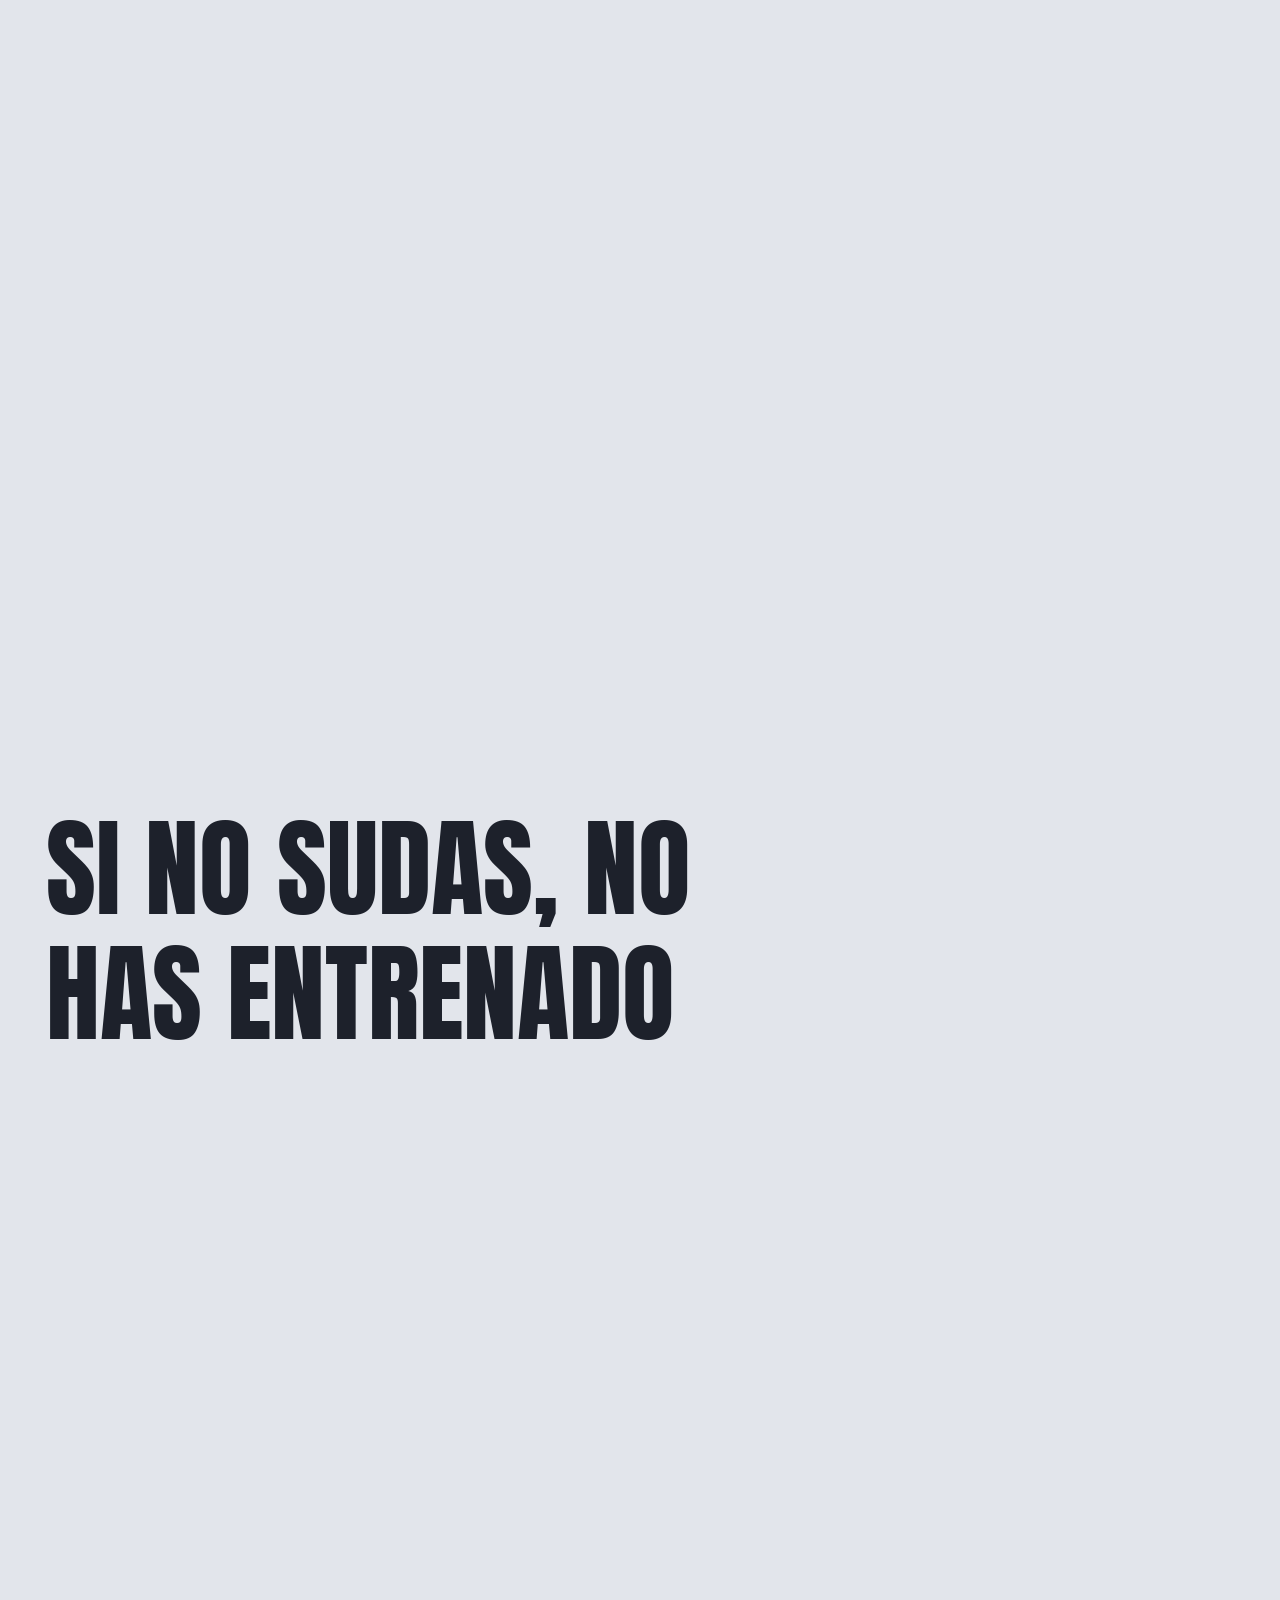
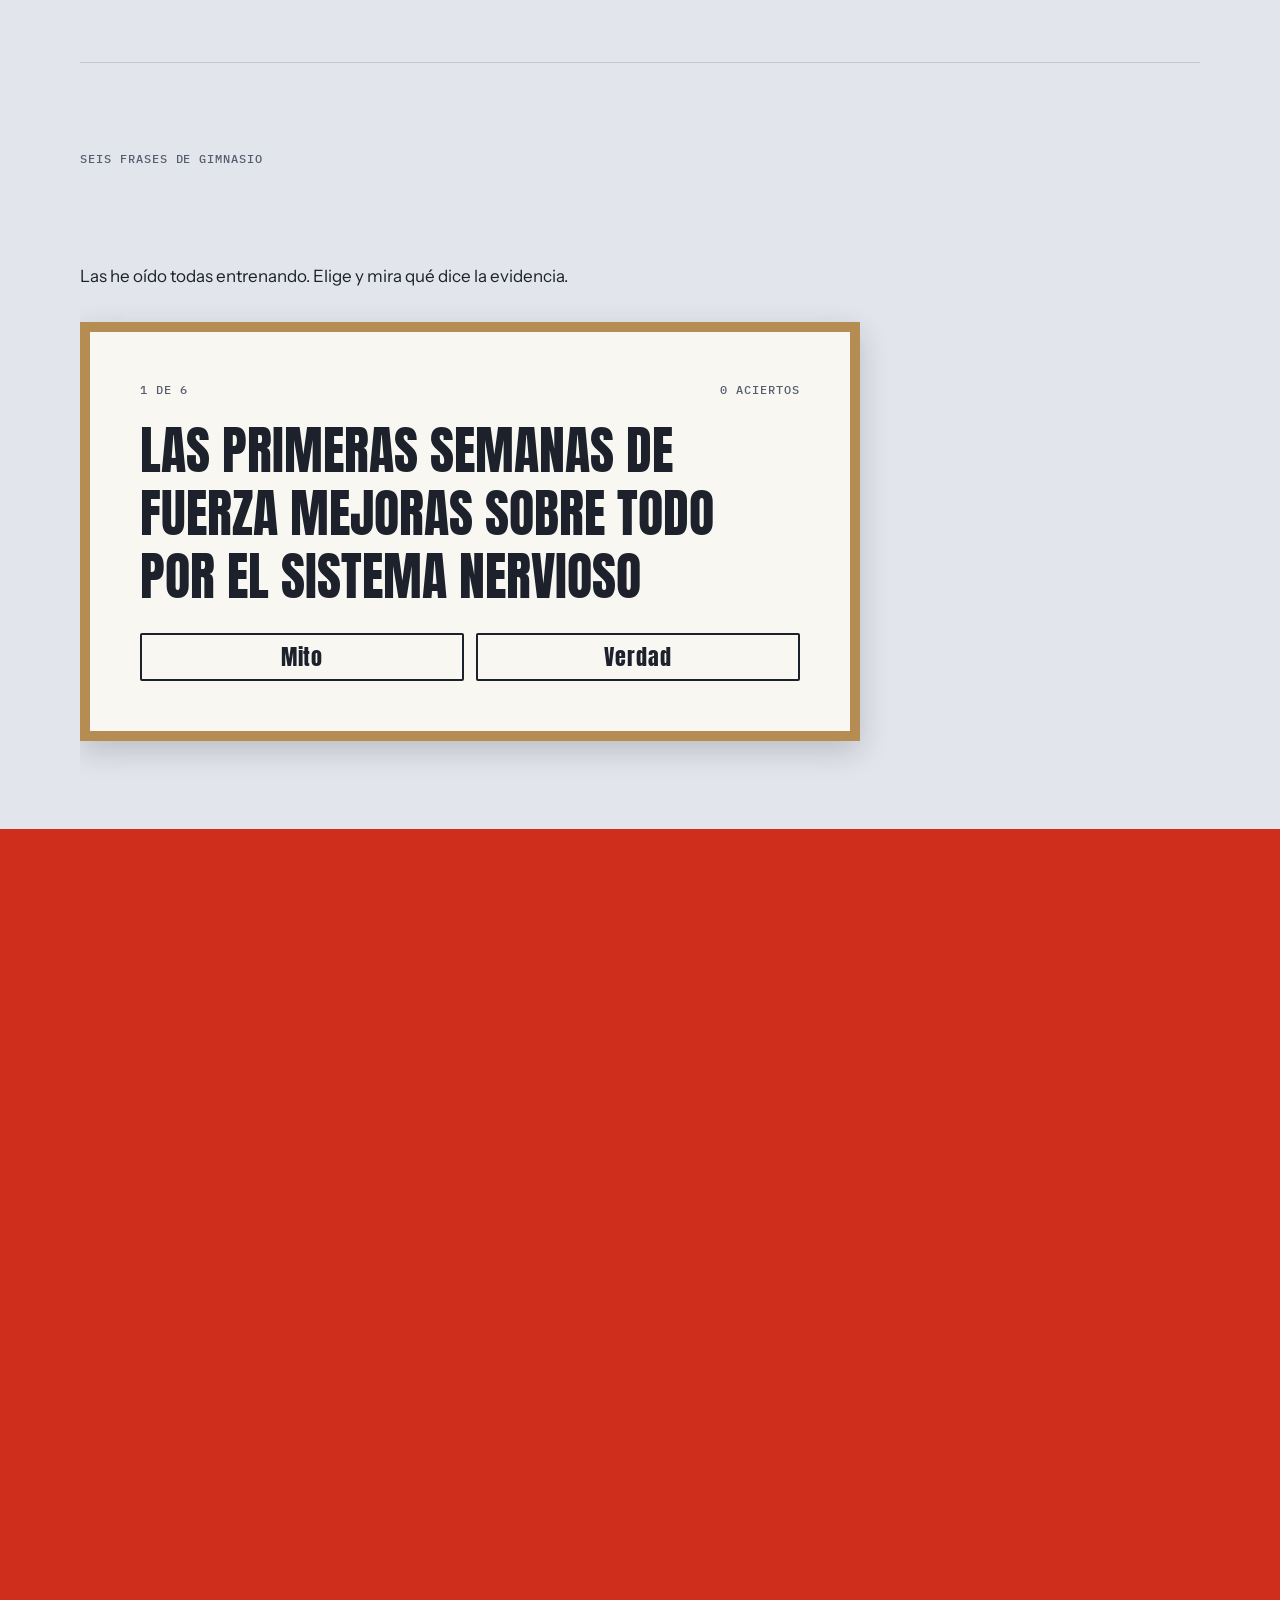
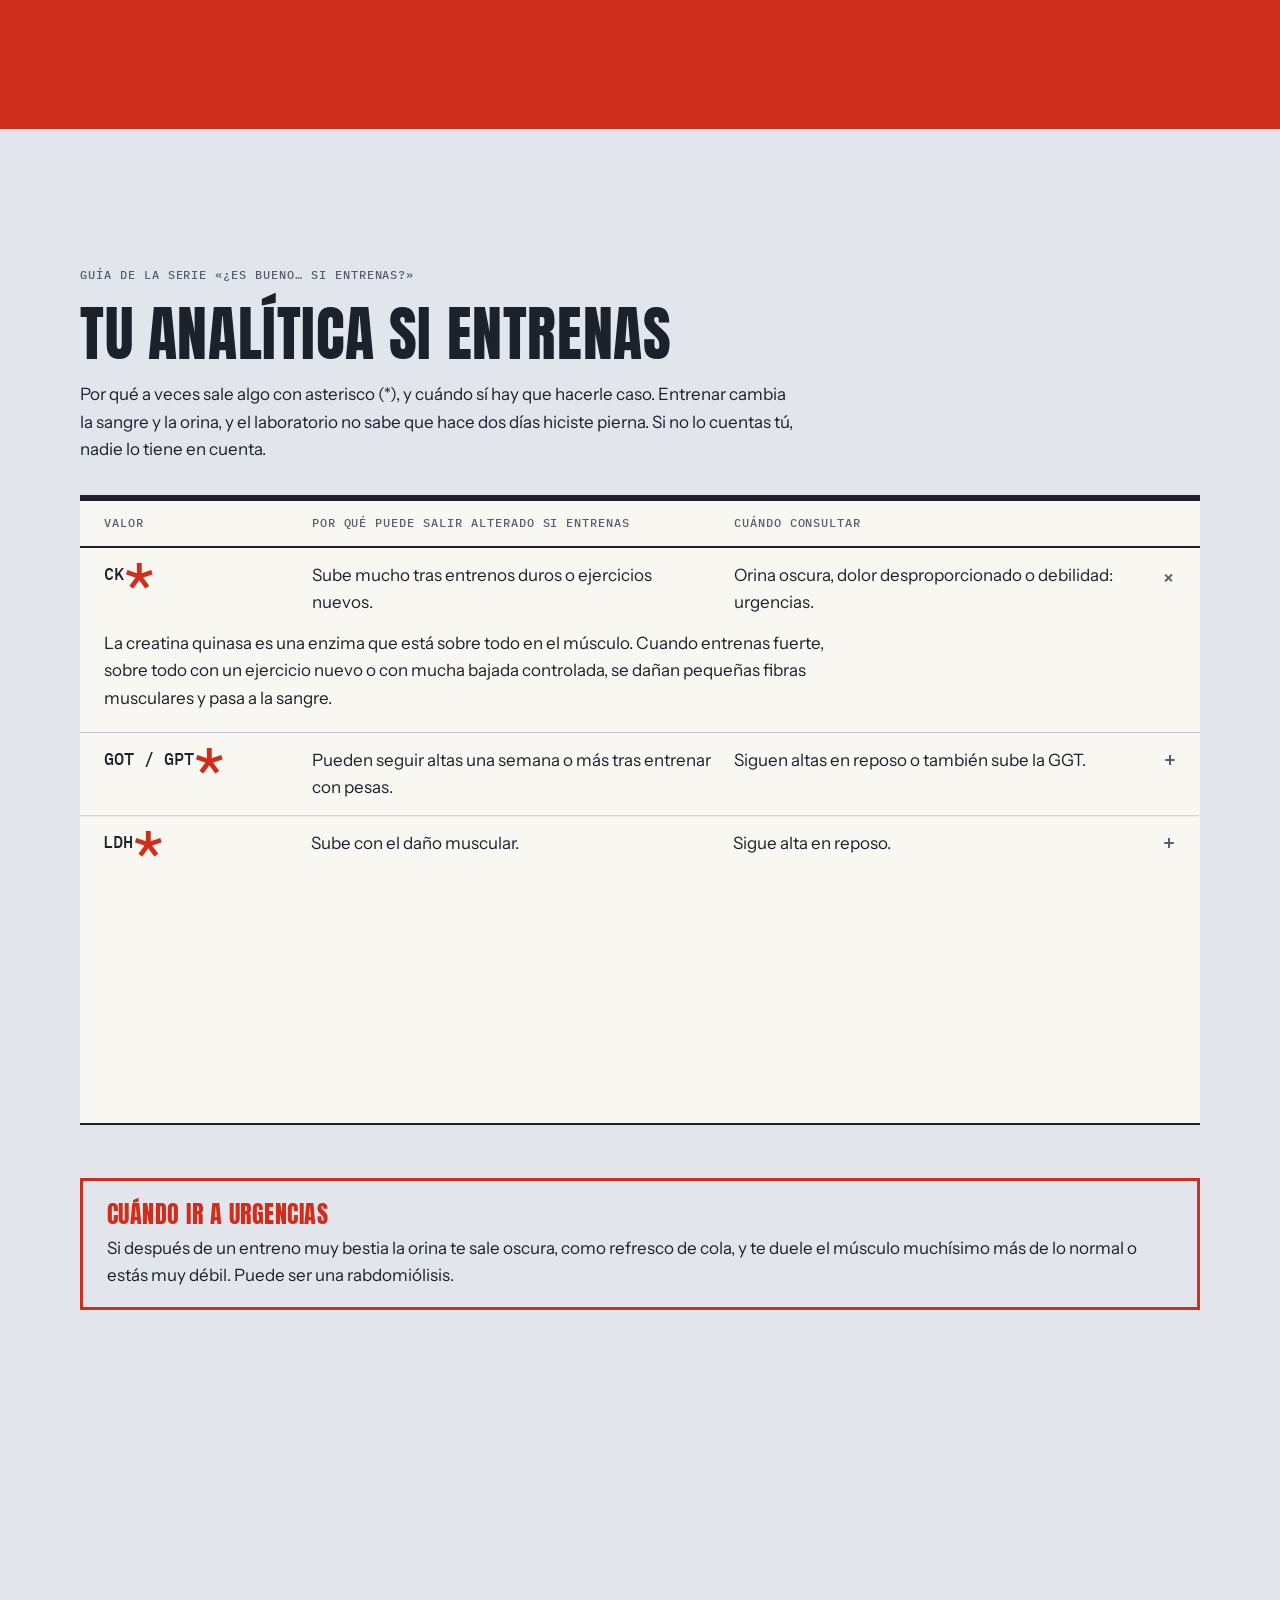
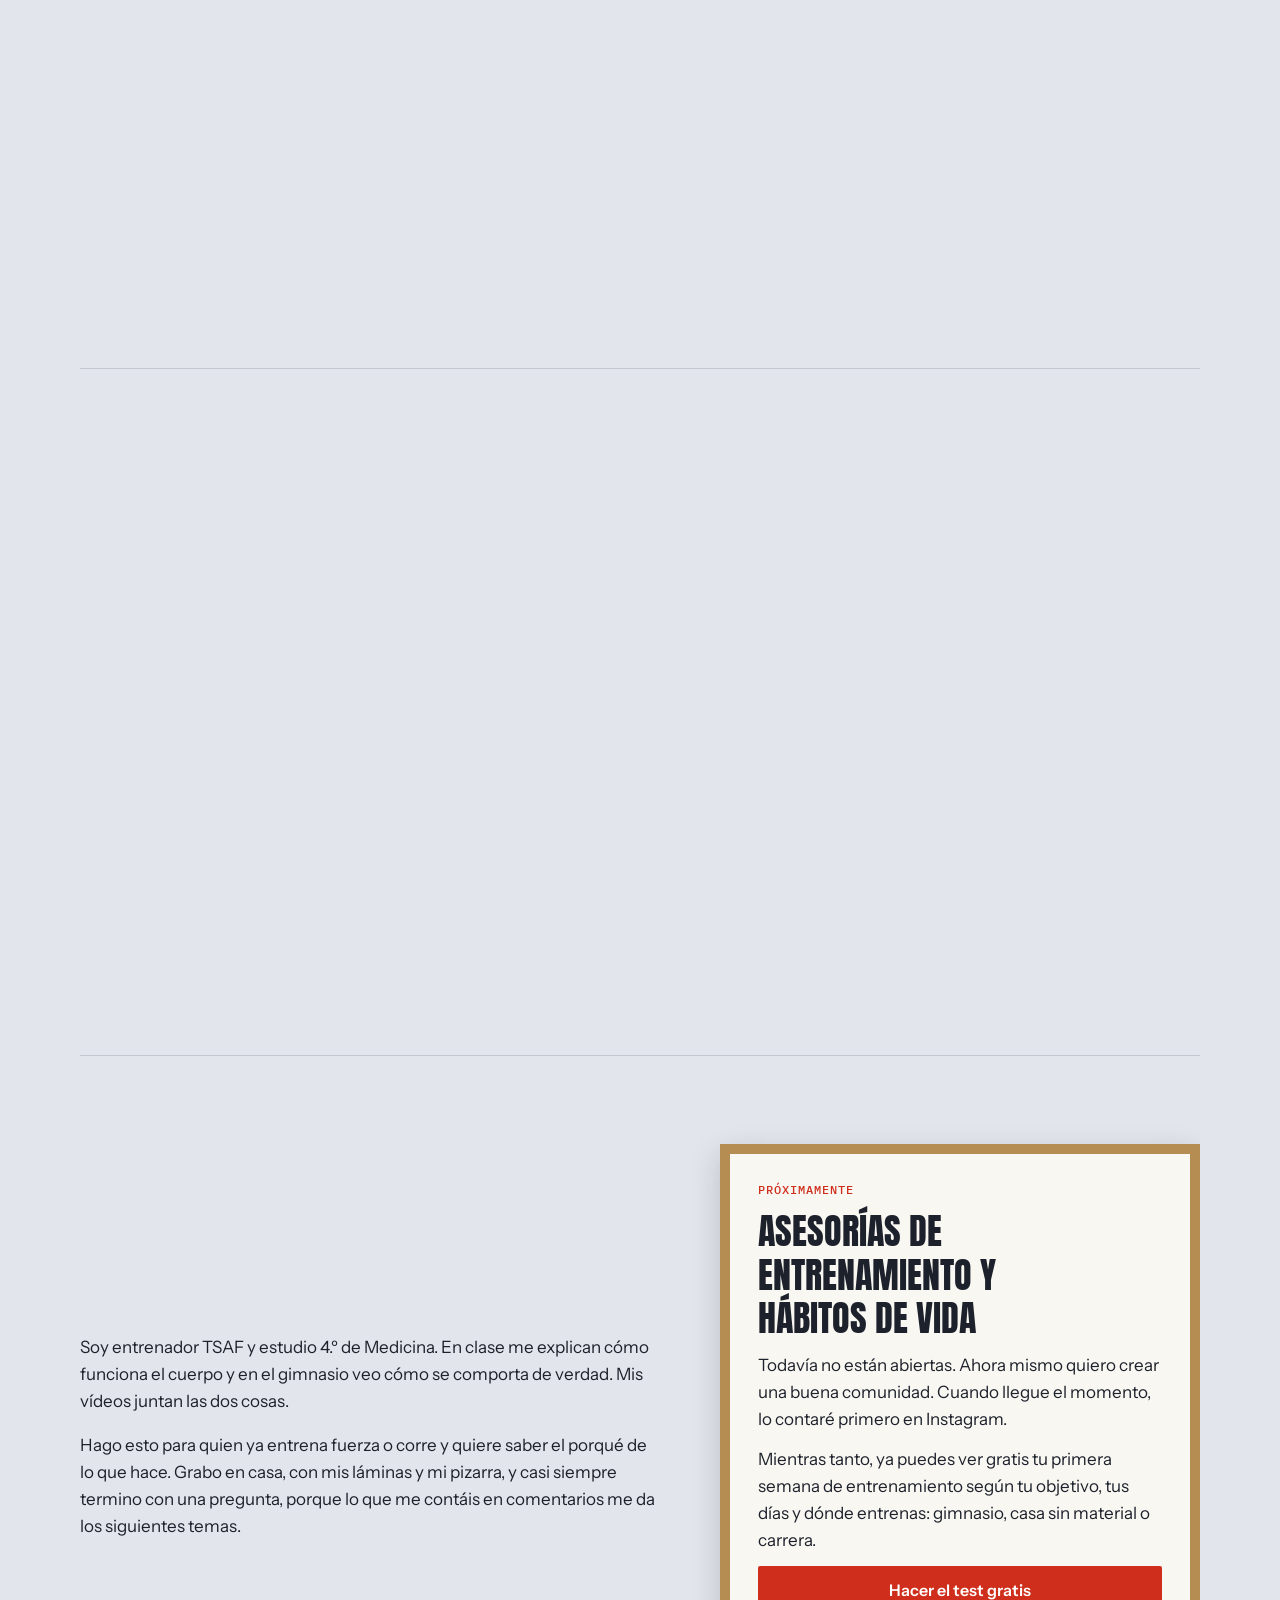
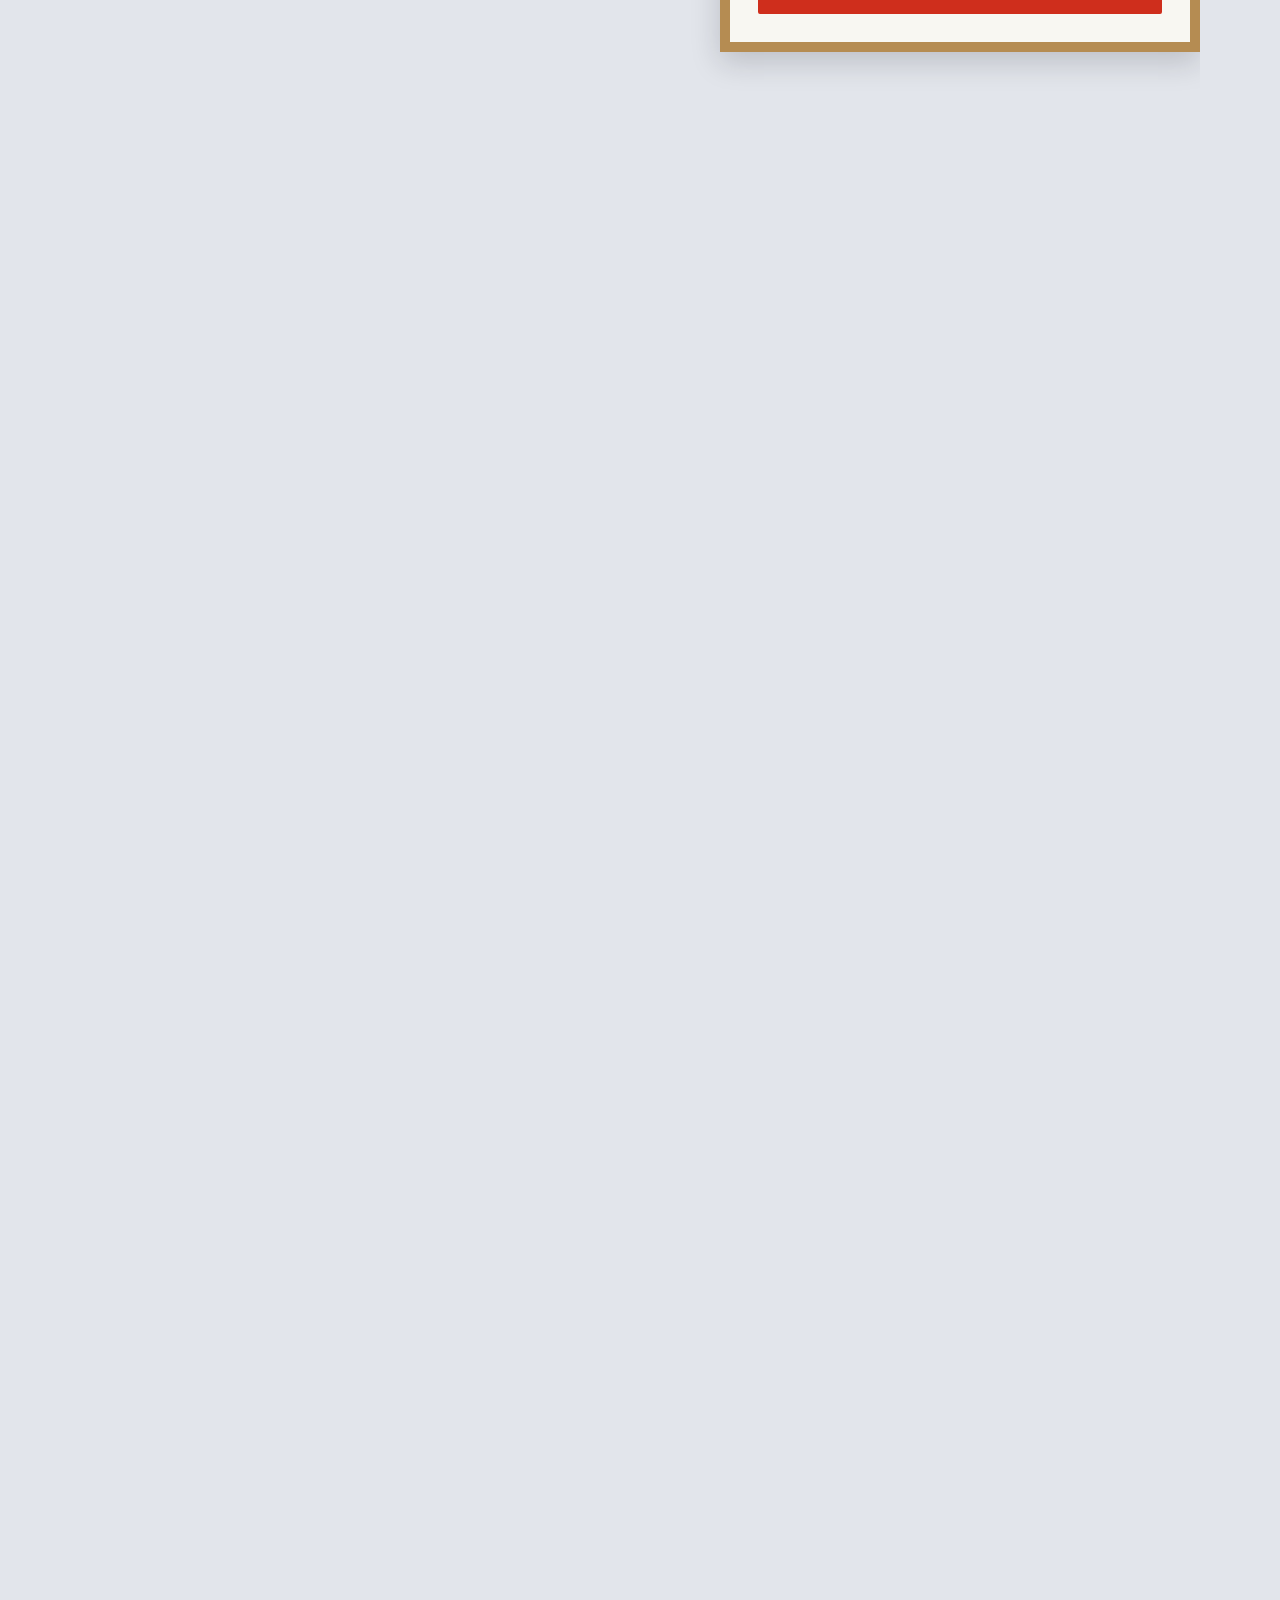
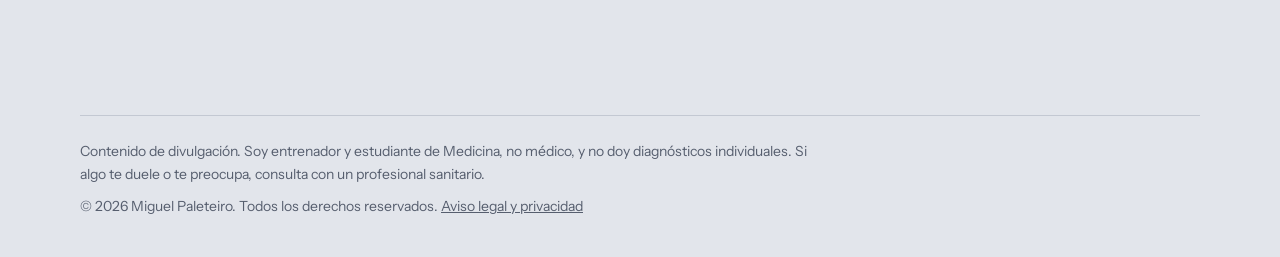
==== commit db05578c: "Actualiza el top 3 de Reels Co-Authored-By: Claude Opus 5.5 <noreply@anthropic.com>" ====
--- a/index.html
+++ b/index.html
@@ -484,9 +484,9 @@
           <h3>Más compartidos</h3>
           <ol class="podium">
             <!-- top:compartidos:inicio -->
-            <li class="p1"><a class="p-name" href="https://www.instagram.com/reel/DaQBOxio5gk/">Transaminasas</a><div class="p-bar">1.º</div></li>
-            <li class="p2"><a class="p-name" href="https://www.instagram.com/reel/De4oDoNowYj/">Ibuprofeno</a><div class="p-bar">2.º</div></li>
-            <li class="p3"><a class="p-name" href="https://www.instagram.com/reel/Dba9woqoXzL/">Entrenar y cerebro</a><div class="p-bar">3.º</div></li>
+            <li class="p1"><a class="p-name" href="https://www.instagram.com/reel/DfuR2VnowfO/">Andar rápido o pasear</a><div class="p-bar">1.º</div></li>
+            <li class="p2"><a class="p-name" href="https://www.instagram.com/reel/DaQBOxio5gk/">Transaminasas</a><div class="p-bar">2.º</div></li>
+            <li class="p3"><a class="p-name" href="https://www.instagram.com/reel/De4oDoNowYj/">Ibuprofeno</a><div class="p-bar">3.º</div></li>
             <!-- top:compartidos:fin -->
           </ol>
         </div>
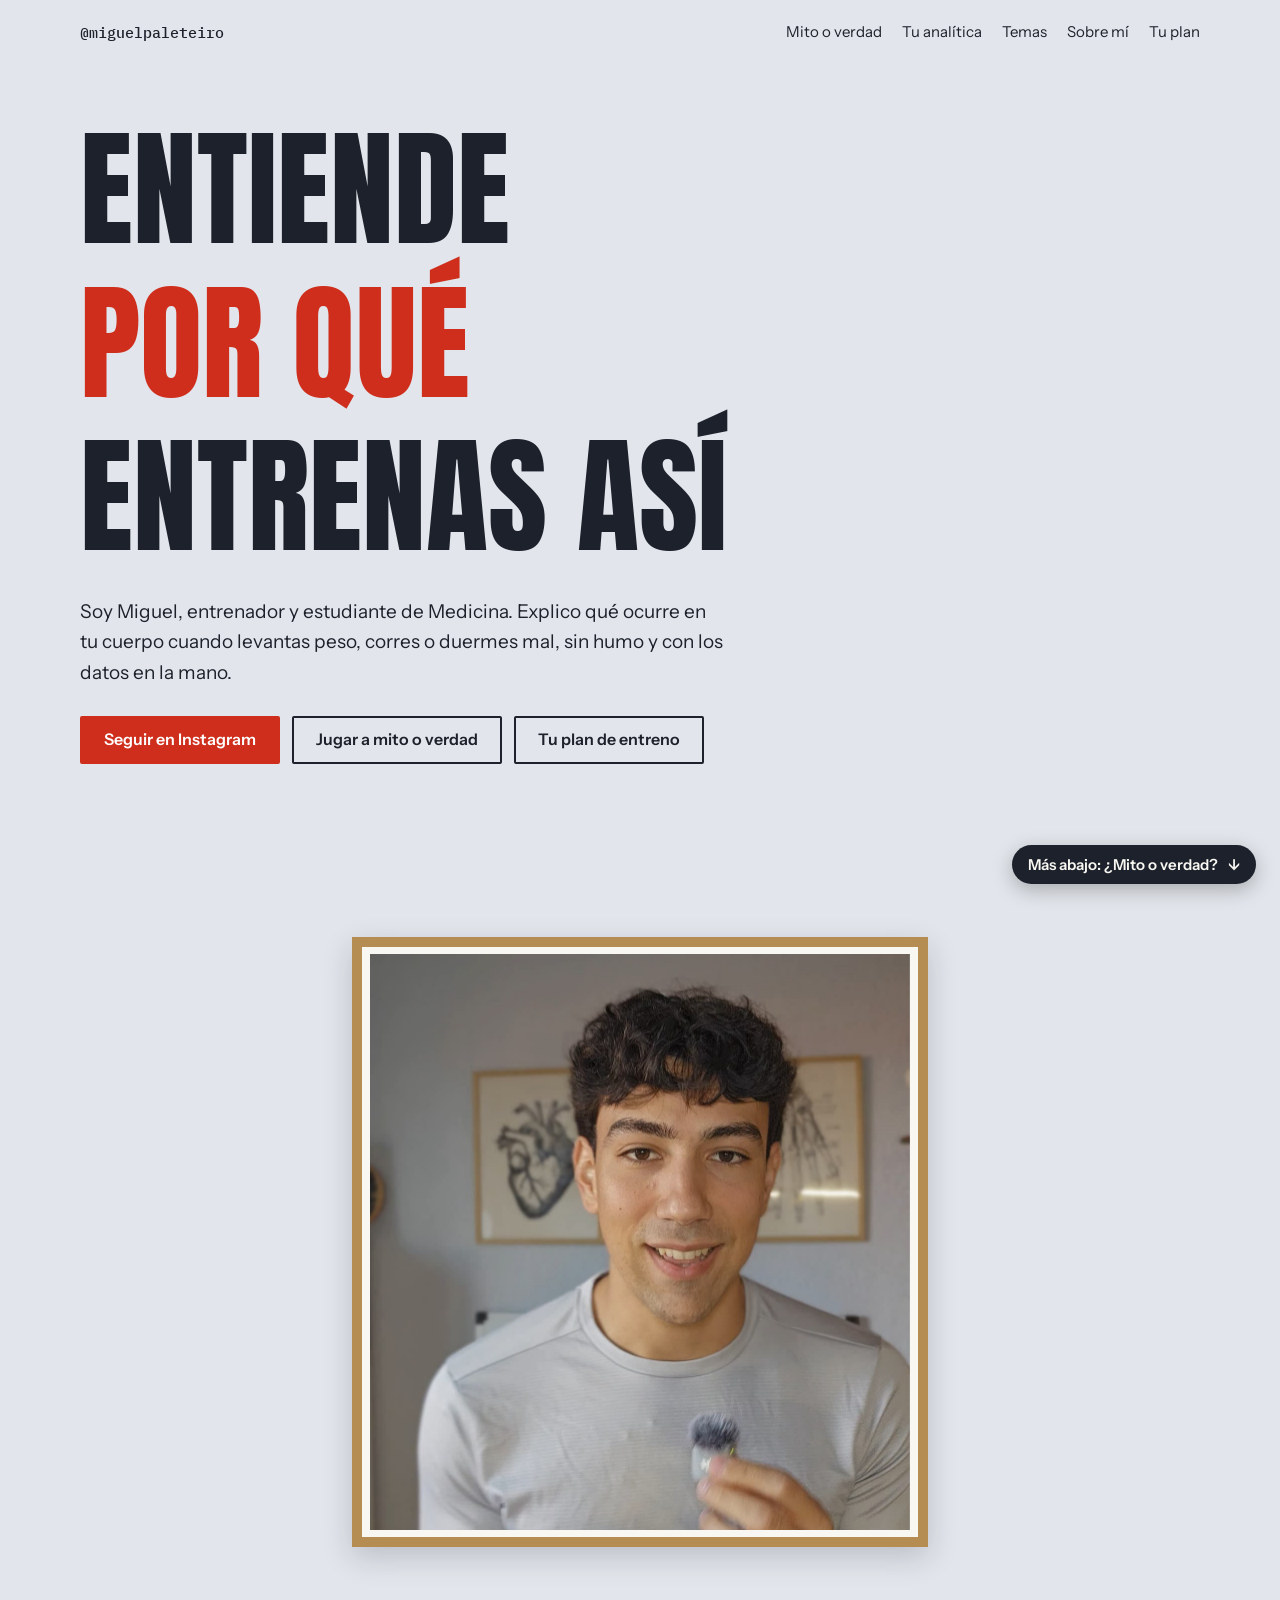
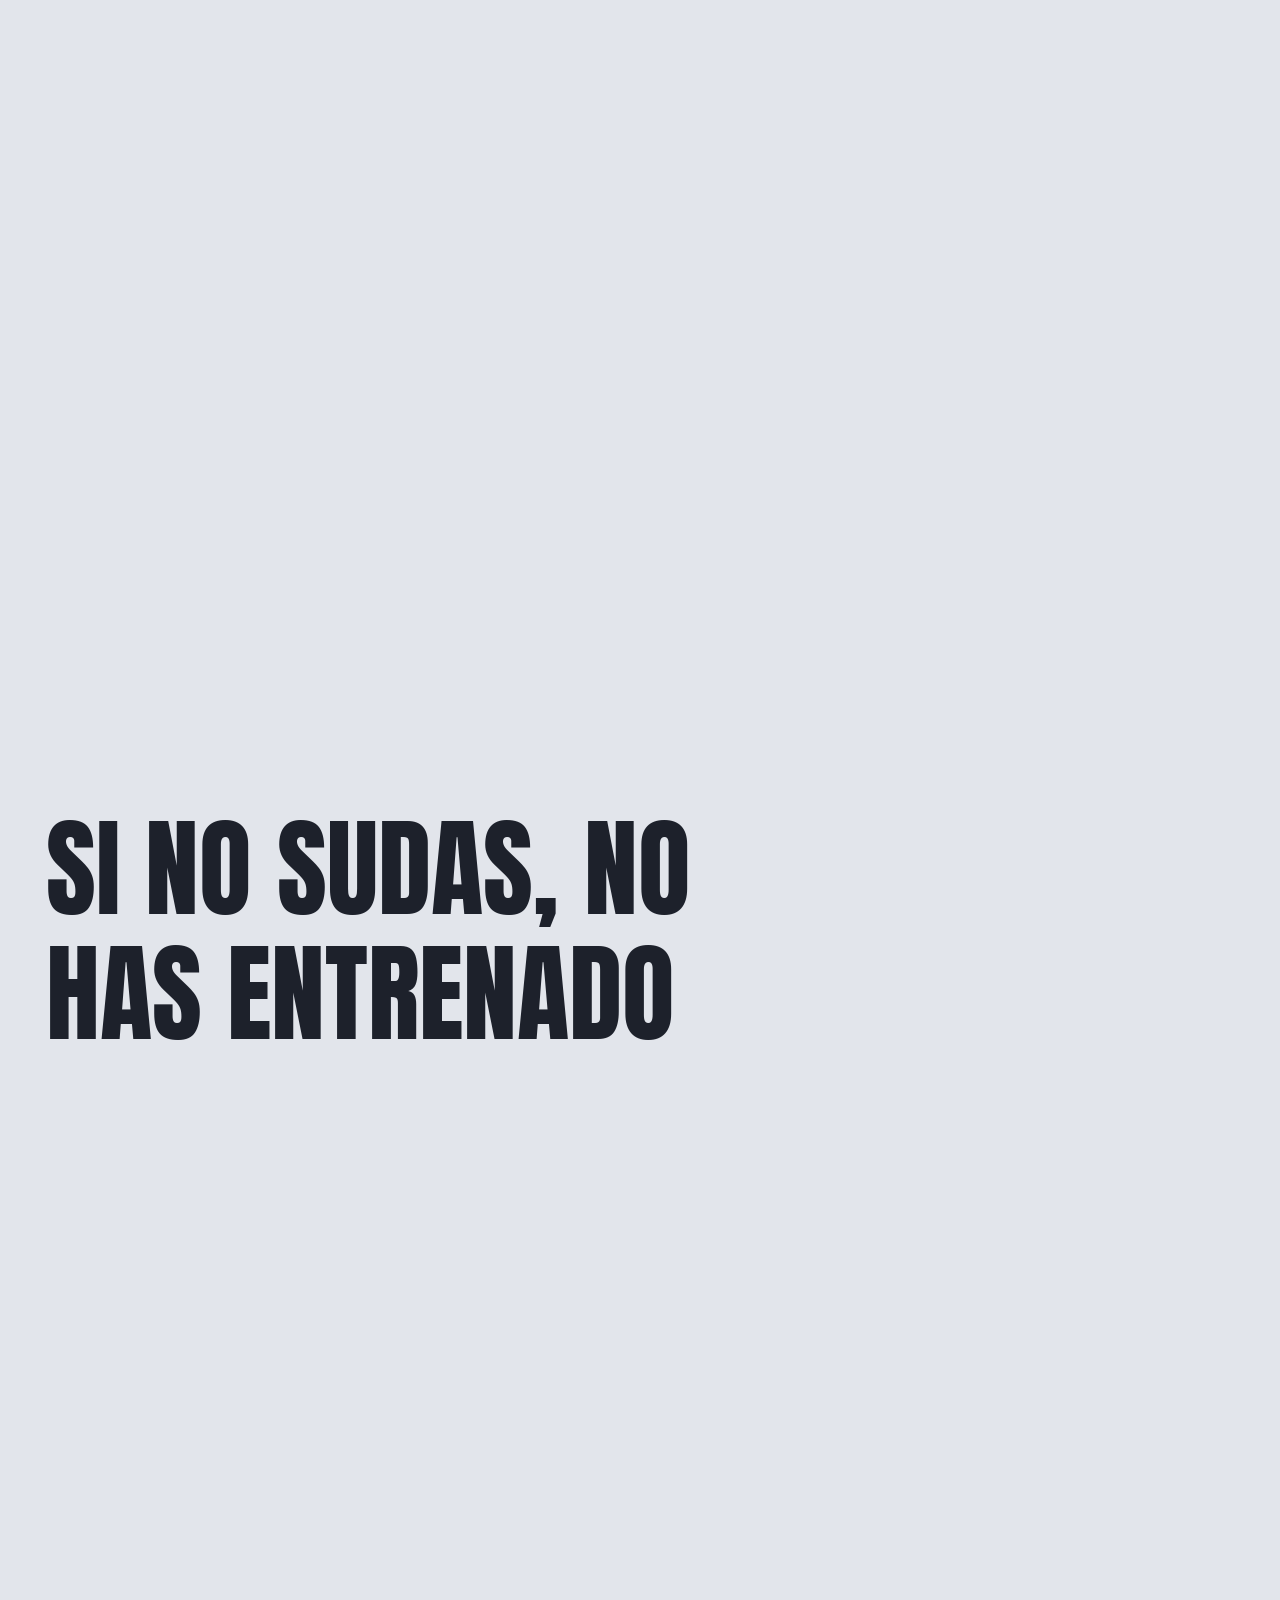
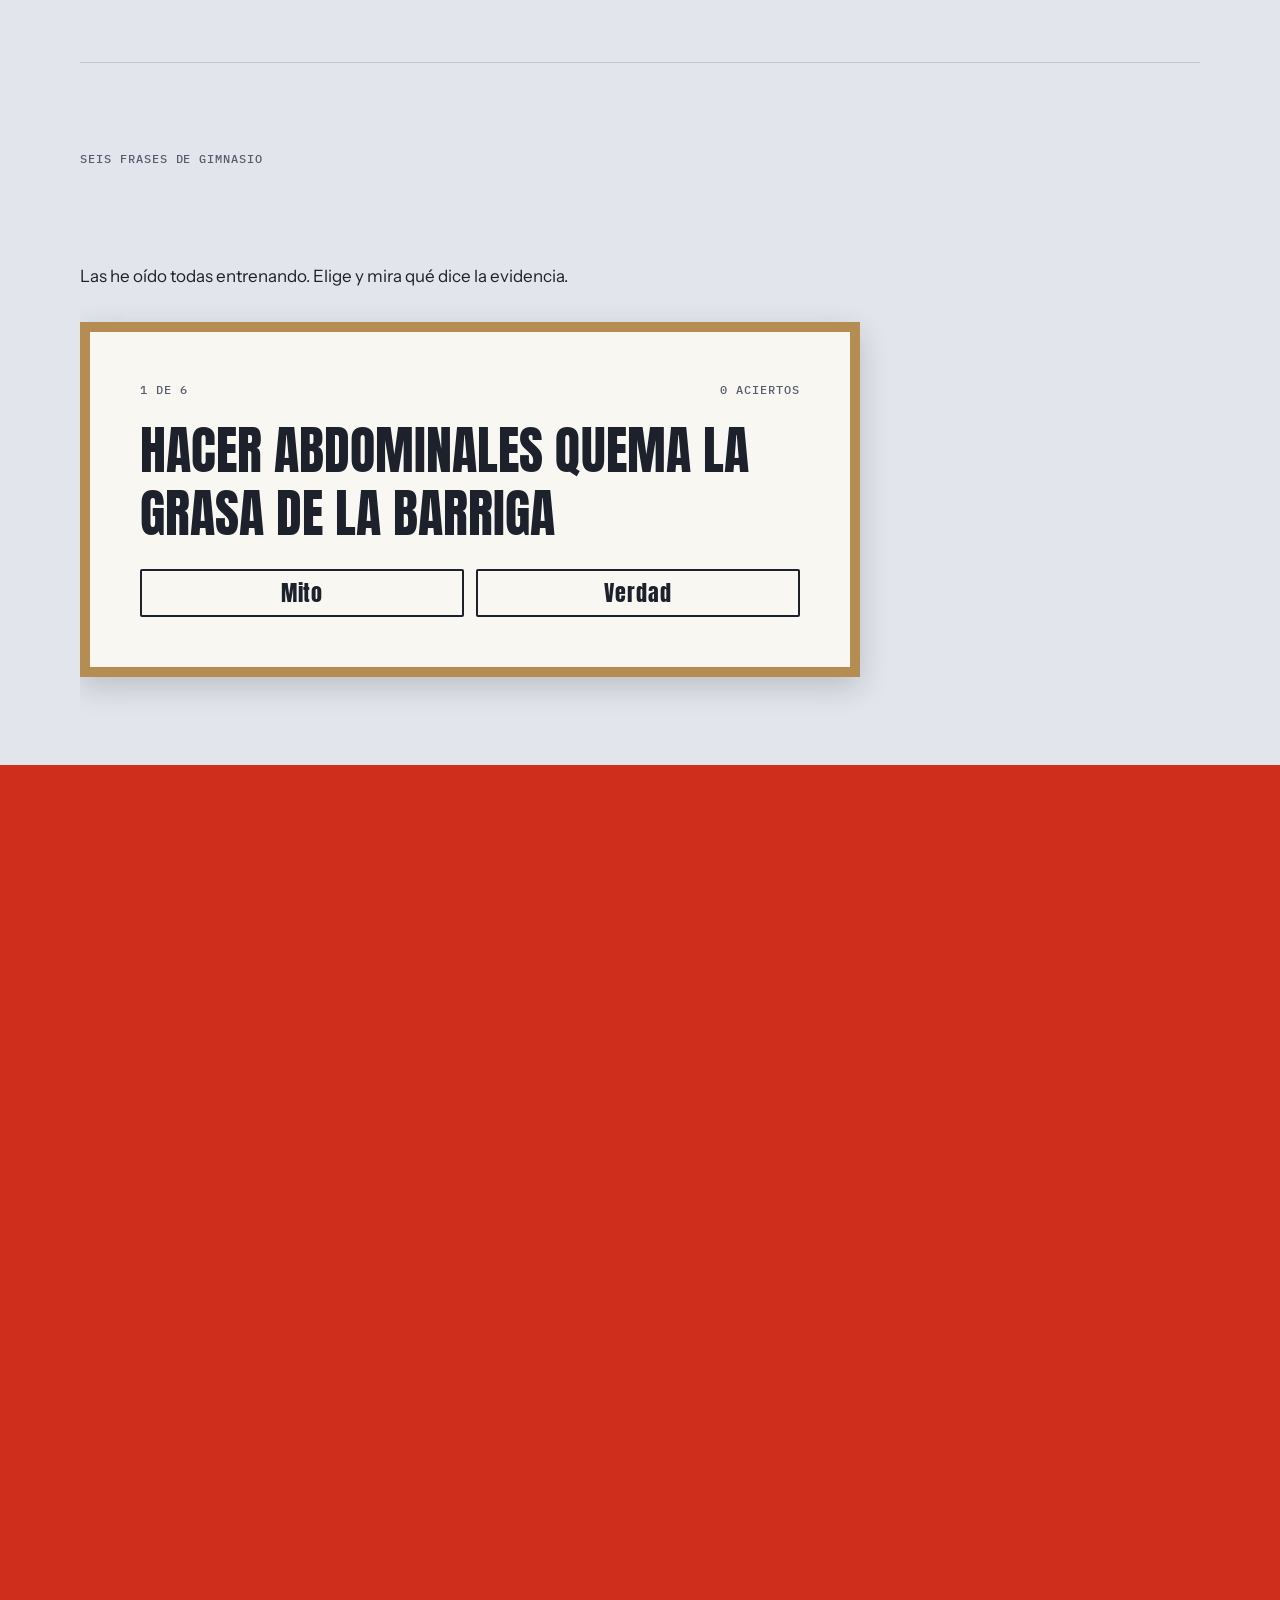
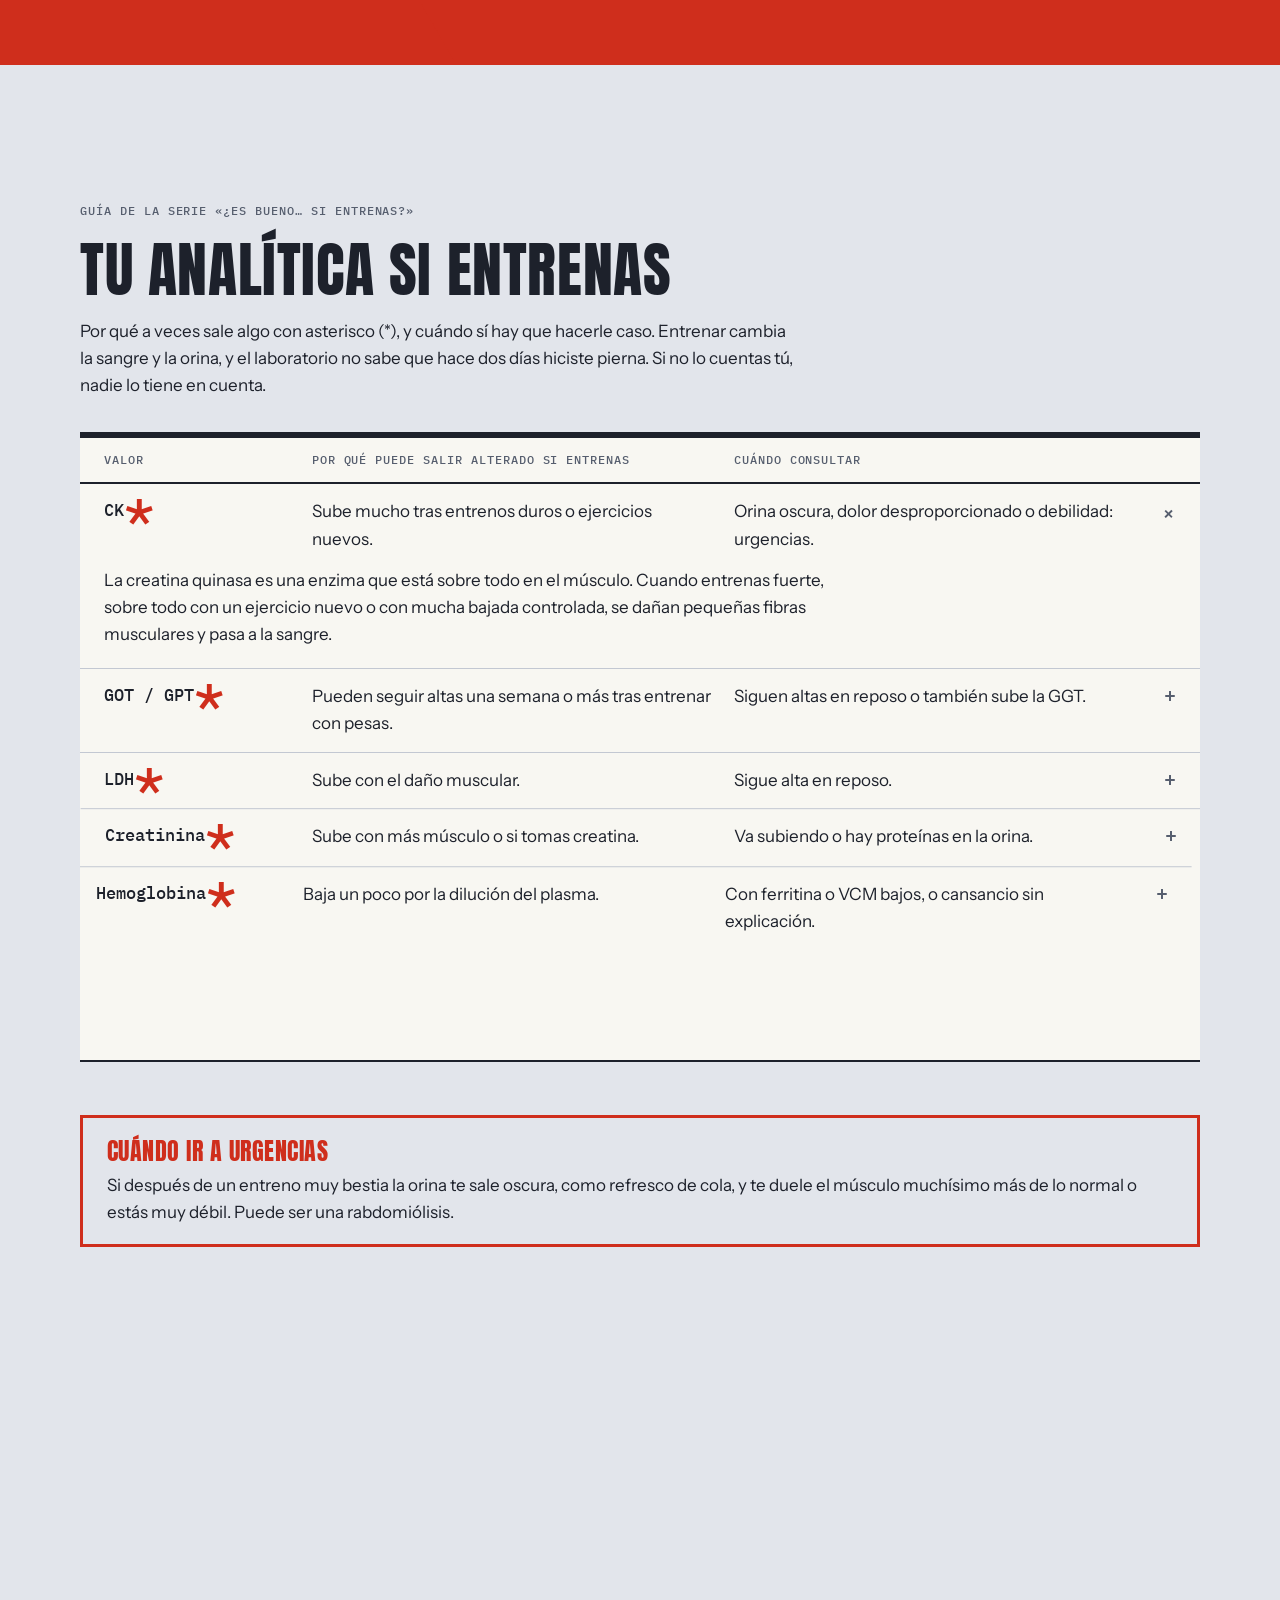
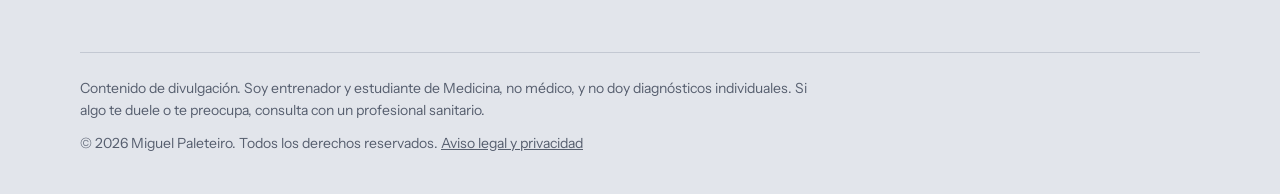
==== commit bc4d7067: "Seguridad: política de contenido (CSP) con hashes, política de referer, protección contra clickjacki" ====
--- a/index.html
+++ b/index.html
@@ -2,6 +2,8 @@
 <html lang="es">
 <head>
 <meta charset="utf-8">
+<meta http-equiv="Content-Security-Policy" content="default-src 'self'; script-src 'sha256-bq2jq2vCAW+FGM5813E9kYoXA0AKdSx2CJ0qTPipt7M=' 'sha256-uAU8ADbEOQX37e5mmuEqlQjtMWP0KHR1EsvQPiPMaOs=' 'sha256-0ES5fY+1BEbX8u5Q6VXnlFy1SNcO+SGcE2ZLy9wReV8='; style-src 'self' 'unsafe-inline'; img-src 'self' data:; font-src 'self'; connect-src 'none'; object-src 'none'; base-uri 'none'; form-action 'none'; frame-src 'none'; manifest-src 'self'; upgrade-insecure-requests">
+<meta name="referrer" content="strict-origin-when-cross-origin">
 <meta name="viewport" content="width=device-width, initial-scale=1, viewport-fit=cover">
 <meta name="description" content="Entrenador y estudiante de Medicina. Qué ocurre en tu cuerpo cuando levantas peso, corres o duermes mal, sin humo y con los datos en la mano.">
 <meta property="og:title" content="Miguel Paleteiro">
